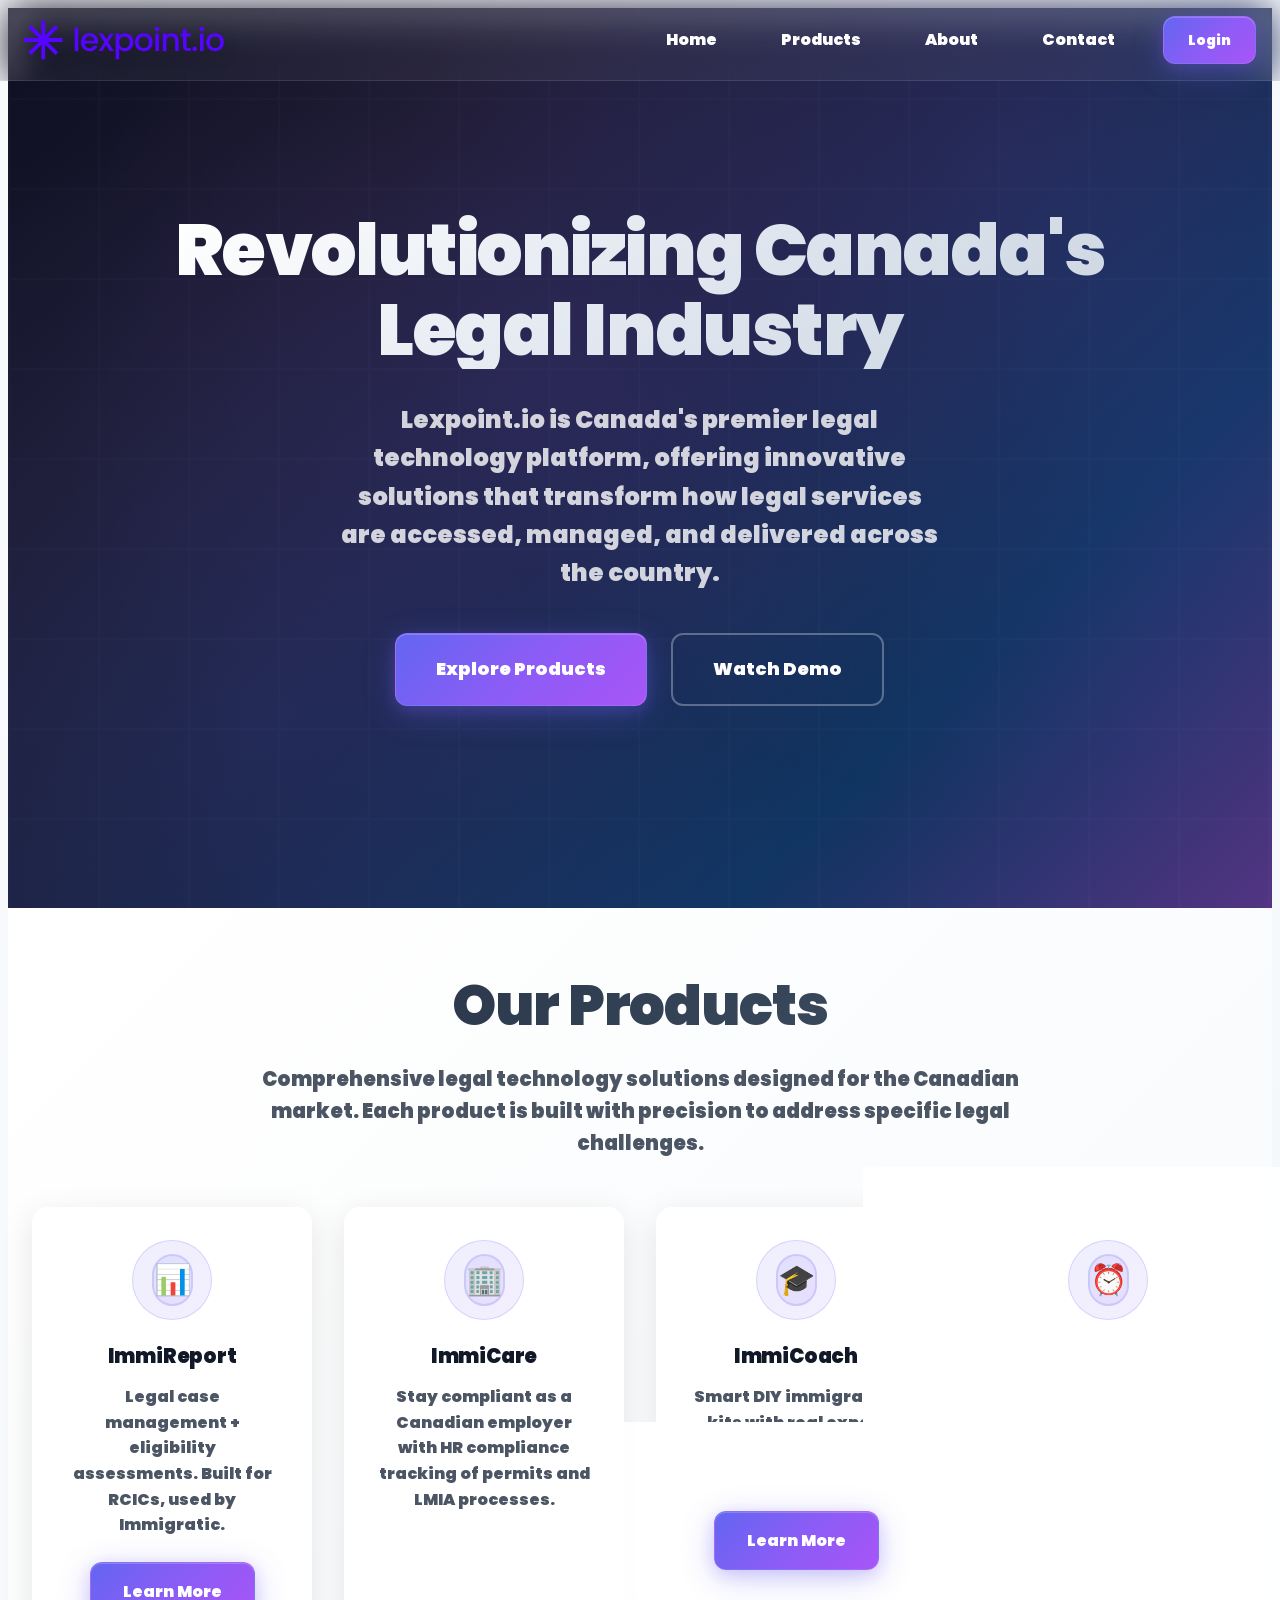
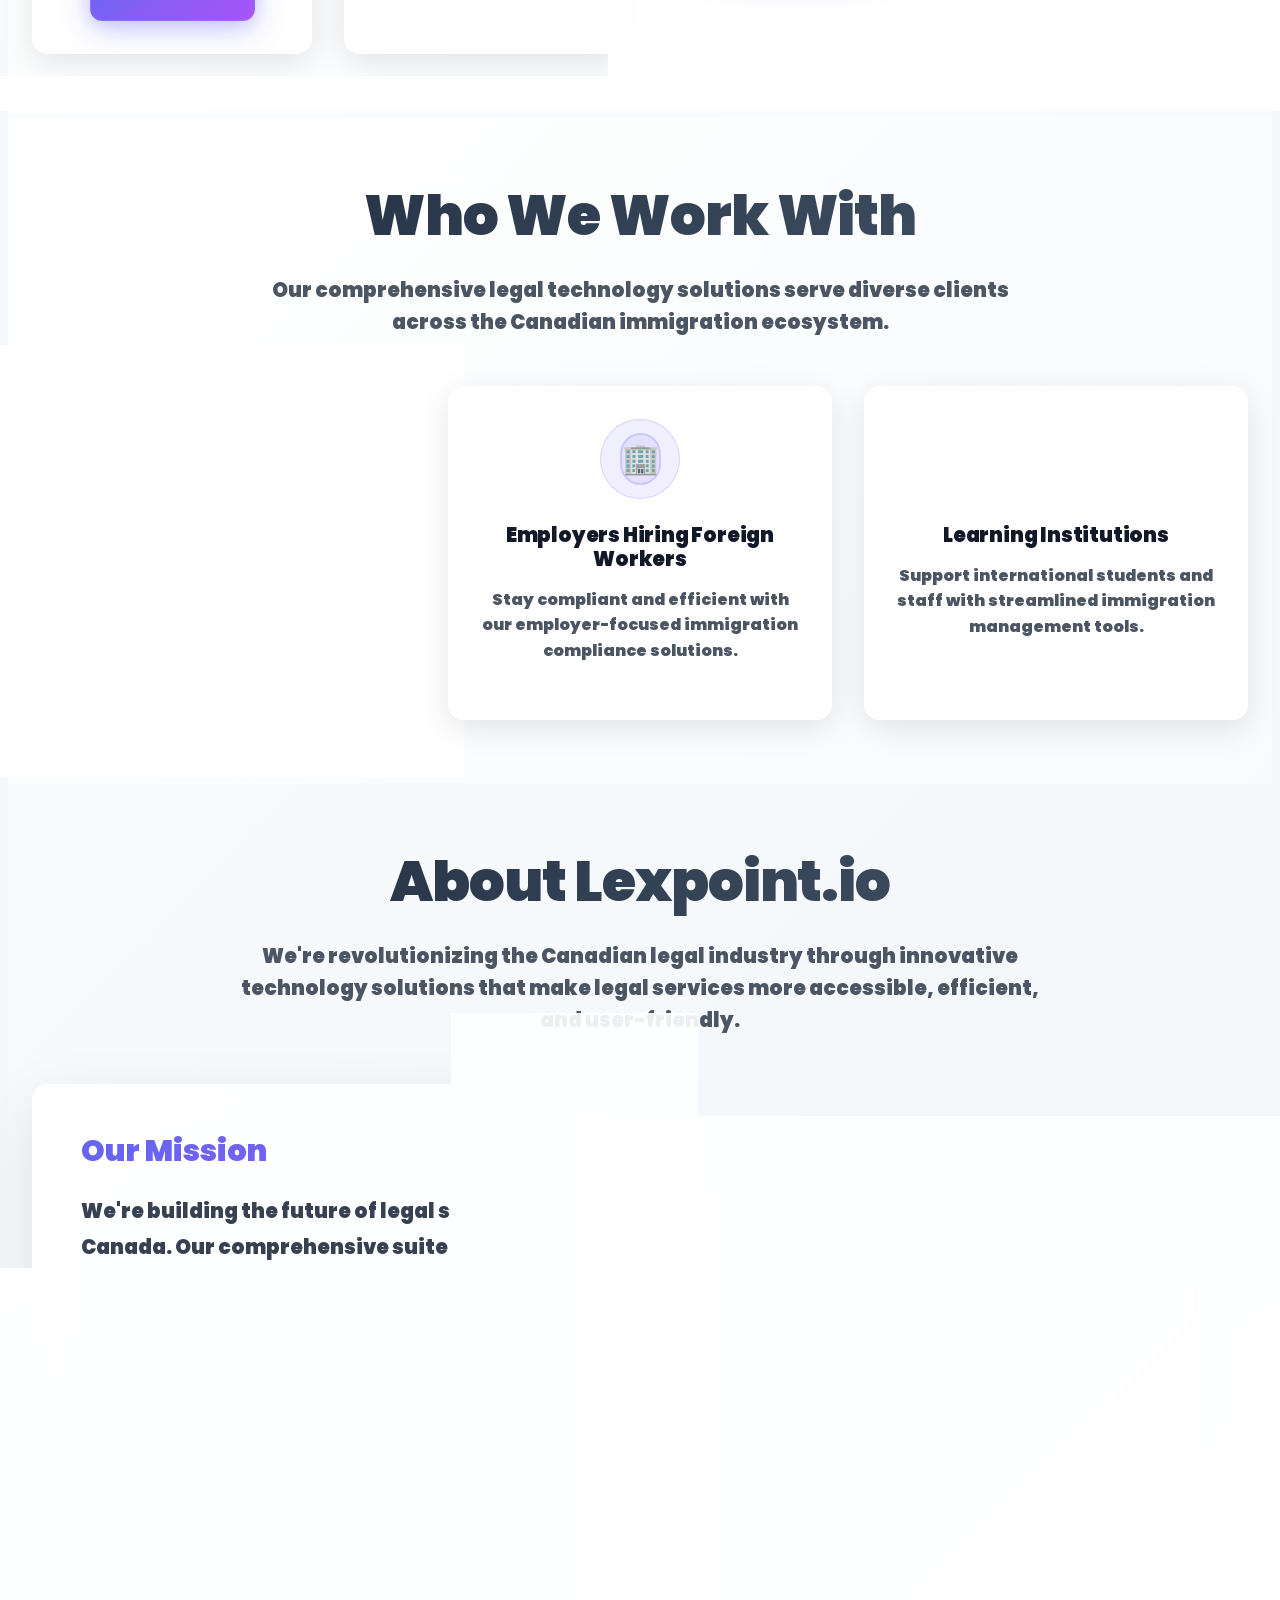
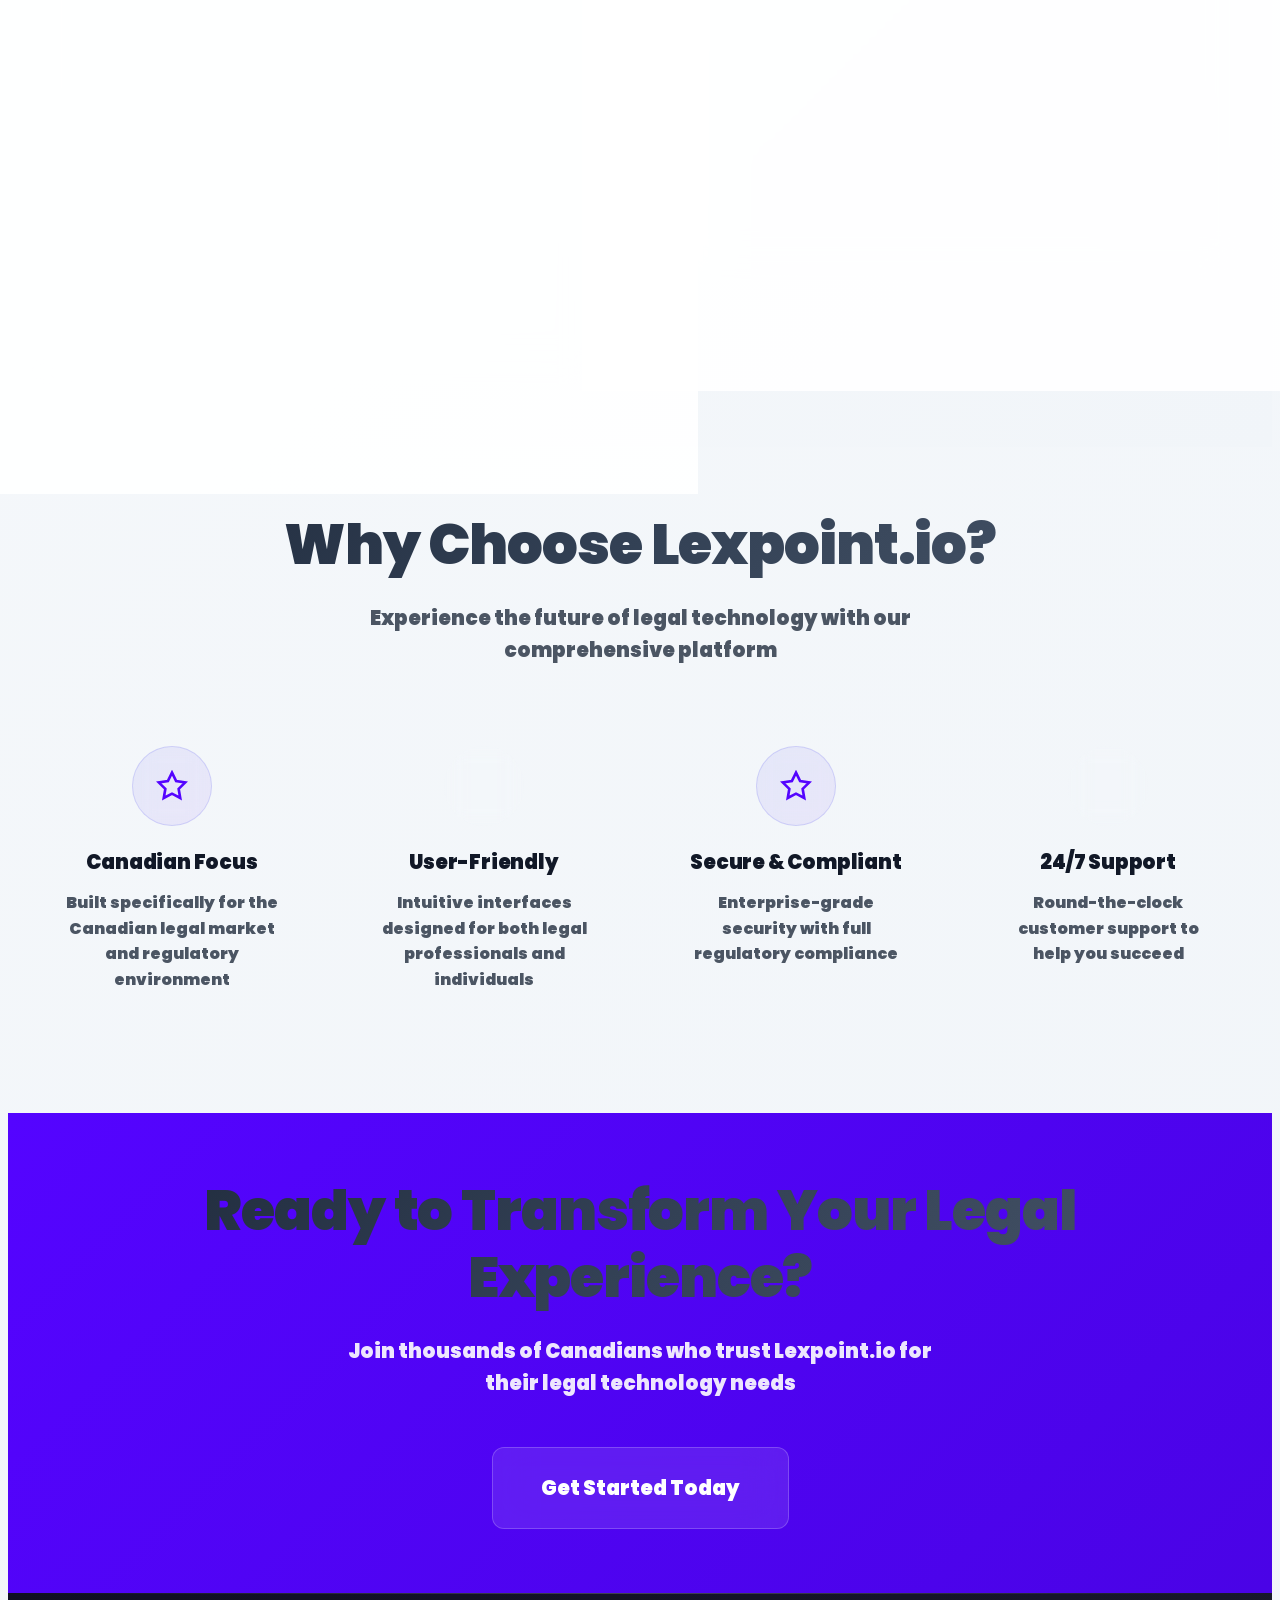
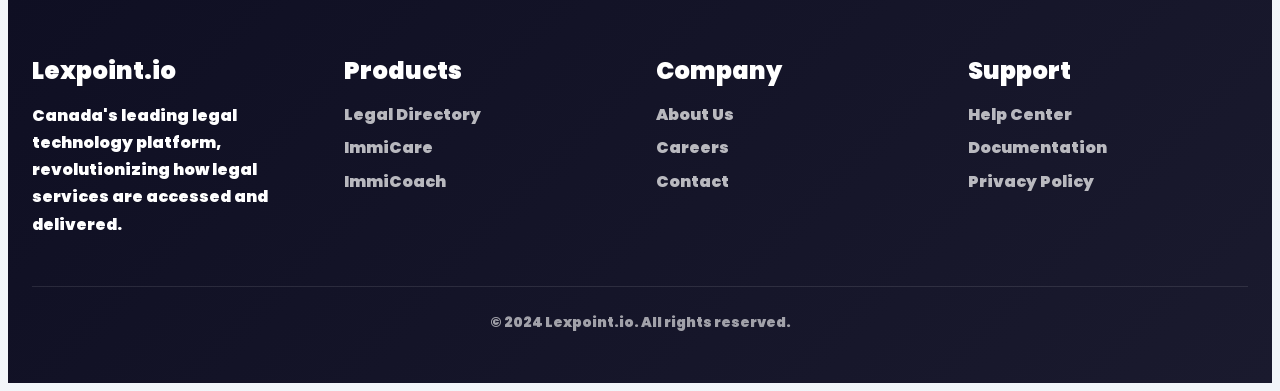
==== index.html @ 0f9d68c2 "🔧 FIX: Mobile-optimized favicon with proper sizes and Windows tile support" ====
<!DOCTYPE html>
<html lang="en">
<head>
    <meta charset="UTF-8">
    <meta name="viewport" content="width=device-width, initial-scale=1.0">
    <title>Lexpoint.io - Canada's Leading Legal Technology Platform</title>
    <meta name="description" content="Lexpoint.io is Canada's premier legal technology platform, offering innovative solutions for legal directory, immigration compliance, and immigration coaching services.">
    <meta name="keywords" content="legal tech, Canada, immigration, legal directory, compliance, ImmiCare, ImmiCoach">
    
    <!-- Open Graph / Facebook -->
    <meta property="og:type" content="website">
    <meta property="og:url" content="https://lexpoint.io/">
    <meta property="og:title" content="Lexpoint.io - Canada's Leading Legal Technology Platform">
    <meta property="og:description" content="Revolutionizing the legal industry with innovative technology solutions for lawyers, businesses, and immigrants.">
    <meta property="og:image" content="https://lexpoint.io/assets/brand/images/Facebook.png">

    <!-- Twitter -->
    <meta property="twitter:card" content="summary_large_image">
    <meta property="twitter:url" content="https://lexpoint.io/">
    <meta property="twitter:title" content="Lexpoint.io - Canada's Leading Legal Technology Platform">
    <meta property="twitter:description" content="Revolutionizing the legal industry with innovative technology solutions for lawyers, businesses, and immigrants.">
    <meta property="twitter:image" content="https://lexpoint.io/assets/brand/images/Twitter.png">

    <!-- Favicon - Mobile-optimized -->
    <link rel="icon" type="image/png" sizes="32x32" href="assets/brand/logos/accent/Logo-Favicon-Accent.png">
    <link rel="icon" type="image/png" sizes="16x16" href="assets/brand/logos/accent/Logo-Favicon-Accent.png">
    <link rel="shortcut icon" href="assets/brand/logos/accent/Logo-Favicon-Accent.png">
    <link rel="apple-touch-icon" sizes="180x180" href="assets/brand/logos/accent/Logo-Square-Accent.png">
    <link rel="apple-touch-icon" sizes="152x152" href="assets/brand/logos/accent/Logo-Square-Accent.png">
    <link rel="apple-touch-icon" sizes="144x144" href="assets/brand/logos/accent/Logo-Square-Accent.png">
    <link rel="apple-touch-icon" sizes="120x120" href="assets/brand/logos/accent/Logo-Square-Accent.png">
    <link rel="apple-touch-icon" sizes="114x114" href="assets/brand/logos/accent/Logo-Square-Accent.png">
    <link rel="apple-touch-icon" sizes="76x76" href="assets/brand/logos/accent/Logo-Square-Accent.png">
    <link rel="apple-touch-icon" sizes="72x72" href="assets/brand/logos/accent/Logo-Square-Accent.png">
    <link rel="apple-touch-icon" sizes="60x60" href="assets/brand/logos/accent/Logo-Square-Accent.png">
    <link rel="apple-touch-icon" sizes="57x57" href="assets/brand/logos/accent/Logo-Square-Accent.png">
    <meta name="msapplication-TileColor" content="#5404FF">
    <meta name="msapplication-TileImage" content="assets/brand/logos/accent/Logo-Square-Accent.png">
    
    <!-- PWA Manifest -->
    <link rel="manifest" href="manifest.json">
    <meta name="theme-color" content="#5404FF">
    
    <!-- SEO -->
    <link rel="sitemap" type="application/xml" title="Sitemap" href="/sitemap.xml">
    
    <!-- CSS -->
            <link rel="stylesheet" href="css/brand-system.css?v=16">
        <link rel="stylesheet" href="css/components.css?v=16">
        <link rel="stylesheet" href="css/main.css?v=16">
    
    <!-- Preload critical fonts -->
    <link rel="preload" href="assets/brand/fonts/Poppins-Regular.ttf" as="font" type="font/ttf" crossorigin>
    <link rel="preload" href="assets/brand/fonts/Poppins-Bold.ttf" as="font" type="font/ttf" crossorigin>
</head>
<body>
    <!-- Navigation -->
    <nav class="navbar" id="navbar">
        <div class="navbar-container">
            <a href="#" class="navbar-brand">
                <img src="assets/brand/logos/accent/Logo-Full-Accent.svg?v=2" alt="Lexpoint.io" class="navbar-logo">
            </a>
            
            <ul class="navbar-nav" id="navbar-nav">
                <li><a href="#home" class="nav-link">Home</a></li>
                <li><a href="#products" class="nav-link">Products</a></li>
                <li><a href="#about" class="nav-link">About</a></li>
                <li><a href="#contact" class="nav-link">Contact</a></li>
                <li><a href="#login" class="btn btn-primary btn-sm">Login</a></li>
            </ul>
            
            <button class="navbar-toggle" id="navbar-toggle" aria-label="Toggle navigation">
                <svg width="24" height="24" viewBox="0 0 24 24" fill="none" stroke="currentColor" stroke-width="2">
                    <line x1="3" y1="6" x2="21" y2="6"></line>
                    <line x1="3" y1="12" x2="21" y2="12"></line>
                    <line x1="3" y1="18" x2="21" y2="18"></line>
                </svg>
            </button>
        </div>
    </nav>

    <!-- Hero Section -->
    <section class="hero" id="home">
        <div class="hero-container">
            <h1 class="hero-title fade-in">
                Revolutionizing Canada's<br>
                <span class="text-accent">Legal Industry</span>
            </h1>
            <p class="hero-subtitle slide-up">
                Lexpoint.io is Canada's premier legal technology platform, offering innovative solutions 
                that transform how legal services are accessed, managed, and delivered across the country.
            </p>
            <div class="hero-actions">
                <a href="#products" class="btn btn-primary btn-lg">Explore Products</a>
                <a href="#demo" class="btn btn-outline btn-lg">Watch Demo</a>
            </div>
        </div>
    </section>

    <!-- Products Section -->
    <section class="section" id="products" style="background: linear-gradient(135deg, #ffffff 0%, #f8fafc 100%);">
        <div class="container">
            <div class="section-header text-center">
                <h2 class="section-title">Our Products</h2>
                <p class="section-subtitle" style="max-width: 800px; margin: 0 auto;">
                    Comprehensive legal technology solutions designed for the Canadian market. 
                    Each product is built with precision to address specific legal challenges.
                </p>
            </div>
            
            <div class="grid grid-4" style="gap: var(--space-8);">
                <!-- ImmiReport -->
                <div class="card feature" style="background: rgba(255, 255, 255, 0.9); backdrop-filter: blur(20px); border: 1px solid rgba(255, 255, 255, 0.2); padding: var(--space-8); transition: all 0.4s ease; box-shadow: 0 8px 32px rgba(0, 0, 0, 0.1); position: relative; overflow: hidden;">
                    <div class="hover-border" style="position: absolute; top: 0; left: 0; right: 0; bottom: 0; border: 2px solid transparent; border-radius: inherit; transition: all 0.4s ease; pointer-events: none;"></div>
                    <div class="feature-icon text-center mb-6">
                        <div class="w-16 h-16 mx-auto rounded-full flex items-center justify-center" style="background: linear-gradient(135deg, rgba(99, 102, 241, 0.1) 0%, rgba(139, 92, 246, 0.1) 100%); border: 2px solid rgba(99, 102, 241, 0.2);">
                            <span class="text-3xl">📊</span>
                        </div>
                    </div>
                    <h3 class="feature-title text-center mb-4">ImmiReport</h3>
                    <p class="feature-description text-center mb-6">
                        Legal case management + eligibility assessments. 
                        Built for RCICs, used by Immigratic.
                    </p>
                    <div class="text-center">
                        <a href="https://www.immigratic.com/products/immireport" class="btn btn-primary" target="_blank" rel="noopener noreferrer">Learn More</a>
                    </div>
                </div>

                <!-- ImmiCare -->
                <div class="card feature" style="background: rgba(255, 255, 255, 0.9); backdrop-filter: blur(20px); border: 1px solid rgba(255, 255, 255, 0.2); padding: var(--space-8); transition: all 0.4s ease; box-shadow: 0 8px 32px rgba(0, 0, 0, 0.1); position: relative; overflow: hidden;">
                    <div class="hover-border" style="position: absolute; top: 0; left: 0; right: 0; bottom: 0; border: 2px solid transparent; border-radius: inherit; transition: all 0.4s ease; pointer-events: none;"></div>
                    <div class="feature-icon text-center mb-6">
                        <div class="w-16 h-16 mx-auto rounded-full flex items-center justify-center" style="background: linear-gradient(135deg, rgba(99, 102, 241, 0.1) 0%, rgba(139, 92, 246, 0.1) 100%); border: 2px solid rgba(99, 102, 241, 0.2);">
                            <span class="text-3xl">🏢</span>
                        </div>
                    </div>
                    <h3 class="feature-title text-center mb-4">ImmiCare</h3>
                    <p class="feature-description text-center mb-6">
                        Stay compliant as a Canadian employer with HR compliance tracking 
                        of permits and LMIA processes.
                    </p>
                    <div class="text-center">
                        <a href="https://immicare.ca" class="btn btn-primary" target="_blank" rel="noopener noreferrer">Learn More</a>
                    </div>
                </div>

                <!-- ImmiCoach -->
                <div class="card feature" style="background: rgba(255, 255, 255, 0.9); backdrop-filter: blur(20px); border: 1px solid rgba(255, 255, 255, 0.2); padding: var(--space-8); transition: all 0.4s ease; box-shadow: 0 8px 32px rgba(0, 0, 0, 0.1); position: relative; overflow: hidden;">
                    <div class="hover-border" style="position: absolute; top: 0; left: 0; right: 0; bottom: 0; border: 2px solid transparent; border-radius: inherit; transition: all 0.4s ease; pointer-events: none;"></div>
                    <div class="feature-icon text-center mb-6">
                        <div class="w-16 h-16 mx-auto rounded-full flex items-center justify-center" style="background: linear-gradient(135deg, rgba(99, 102, 241, 0.1) 0%, rgba(139, 92, 246, 0.1) 100%); border: 2px solid rgba(99, 102, 241, 0.2);">
                            <span class="text-3xl">🎓</span>
                        </div>
                    </div>
                    <h3 class="feature-title text-center mb-4">ImmiCoach</h3>
                    <p class="feature-description text-center mb-6">
                        Smart DIY immigration kits with real expert support. 
                        TurboTax for immigration.
                    </p>
                    <div class="text-center">
                        <a href="https://immicoach.ai" class="btn btn-primary" target="_blank" rel="noopener noreferrer">Learn More</a>
                    </div>
                </div>

                <!-- ImmiWatch -->
                <div class="card feature" style="background: rgba(255, 255, 255, 0.9); backdrop-filter: blur(20px); border: 1px solid rgba(255, 255, 255, 0.2); padding: var(--space-8); transition: all 0.4s ease; box-shadow: 0 8px 32px rgba(0, 0, 0, 0.1); position: relative; overflow: hidden;">
                    <div class="hover-border" style="position: absolute; top: 0; left: 0; right: 0; bottom: 0; border: 2px solid transparent; border-radius: inherit; transition: all 0.4s ease; pointer-events: none;"></div>
                    <div class="feature-icon text-center mb-6">
                        <div class="w-16 h-16 mx-auto rounded-full flex items-center justify-center" style="background: linear-gradient(135deg, rgba(99, 102, 241, 0.1) 0%, rgba(139, 92, 246, 0.1) 100%); border: 2px solid rgba(99, 102, 241, 0.2);">
                            <span class="text-3xl">⏰</span>
                        </div>
                    </div>
                    <h3 class="feature-title text-center mb-4">ImmiWatch</h3>
                    <p class="feature-description text-center mb-6">
                        Real-time immigration updates, draw alerts, and policy changes. 
                        Stay ahead of the curve.
                    </p>
                    <div class="text-center">
                        <a href="https://immiwatch.ca" class="btn btn-primary" target="_blank" rel="noopener noreferrer">Learn More</a>
                    </div>
                </div>
            </div>
        </div>
    </section>

    <!-- Who We Work With Section -->
    <section class="section" style="background: linear-gradient(135deg, #ffffff 0%, #f8fafc 100%);">
        <div class="container">
            <div class="section-header text-center">
                <h2 class="section-title">Who We Work With</h2>
                <p class="section-subtitle" style="max-width: 800px; margin: 0 auto;">
                    Our comprehensive legal technology solutions serve diverse clients across the Canadian immigration ecosystem.
                </p>
            </div>
            
            <div class="grid grid-3" style="gap: var(--space-8);">
                <!-- Immigration Law Firms & Consultants -->
                <div class="card feature" style="background: rgba(255, 255, 255, 0.9); backdrop-filter: blur(20px); border: 1px solid rgba(255, 255, 255, 0.2); padding: var(--space-8); transition: all 0.4s ease; box-shadow: 0 8px 32px rgba(0, 0, 0, 0.1); position: relative; overflow: hidden;">
                    <div class="hover-border" style="position: absolute; top: 0; left: 0; right: 0; bottom: 0; border: 2px solid transparent; border-radius: inherit; transition: all 0.4s ease; pointer-events: none;"></div>
                    <div class="feature-icon text-center mb-6">
                        <div class="w-16 h-16 mx-auto rounded-full flex items-center justify-center" style="background: linear-gradient(135deg, rgba(99, 102, 241, 0.1) 0%, rgba(139, 92, 246, 0.1) 100%); border: 2px solid rgba(99, 102, 241, 0.2);">
                            <span class="text-3xl">⚖️</span>
                        </div>
                    </div>
                    <h3 class="feature-title text-center mb-4">Immigration Law Firms & Consultants</h3>
                    <p class="feature-description text-center mb-6">
                        Streamline case management and enhance client services with our comprehensive legal tech tools.
                    </p>
                </div>

                <!-- Employers Hiring Foreign Workers -->
                <div class="card feature" style="background: rgba(255, 255, 255, 0.9); backdrop-filter: blur(20px); border: 1px solid rgba(255, 255, 255, 0.2); padding: var(--space-8); transition: all 0.4s ease; box-shadow: 0 8px 32px rgba(0, 0, 0, 0.1); position: relative; overflow: hidden;">
                    <div class="hover-border" style="position: absolute; top: 0; left: 0; right: 0; bottom: 0; border: 2px solid transparent; border-radius: inherit; transition: all 0.4s ease; pointer-events: none;"></div>
                    <div class="feature-icon text-center mb-6">
                        <div class="w-16 h-16 mx-auto rounded-full flex items-center justify-center" style="background: linear-gradient(135deg, rgba(99, 102, 241, 0.1) 0%, rgba(139, 92, 246, 0.1) 100%); border: 2px solid rgba(99, 102, 241, 0.2);">
                            <span class="text-3xl">🏢</span>
                        </div>
                    </div>
                    <h3 class="feature-title text-center mb-4">Employers Hiring Foreign Workers</h3>
                    <p class="feature-description text-center mb-6">
                        Stay compliant and efficient with our employer-focused immigration compliance solutions.
                    </p>
                </div>

                <!-- Learning Institutions -->
                <div class="card feature" style="background: rgba(255, 255, 255, 0.9); backdrop-filter: blur(20px); border: 1px solid rgba(255, 255, 255, 0.2); padding: var(--space-8); transition: all 0.4s ease; box-shadow: 0 8px 32px rgba(0, 0, 0, 0.1); position: relative; overflow: hidden;">
                    <div class="hover-border" style="position: absolute; top: 0; left: 0; right: 0; bottom: 0; border: 2px solid transparent; border-radius: inherit; transition: all 0.4s ease; pointer-events: none;"></div>
                    <div class="feature-icon text-center mb-6">
                        <div class="w-16 h-16 mx-auto rounded-full flex items-center justify-center" style="background: linear-gradient(135deg, rgba(99, 102, 241, 0.1) 0%, rgba(139, 92, 246, 0.1) 100%); border: 2px solid rgba(99, 102, 241, 0.2);">
                            <span class="text-3xl">🎓</span>
                        </div>
                    </div>
                    <h3 class="feature-title text-center mb-4">Learning Institutions</h3>
                    <p class="feature-description text-center mb-6">
                        Support international students and staff with streamlined immigration management tools.
                    </p>
                </div>
            </div>
        </div>
    </section>

    <!-- About Section -->
    <section class="section" id="about" style="background: linear-gradient(135deg, #f8fafc 0%, #f1f5f9 100%);">
        <div class="container">
            <div class="section-header text-center">
                <h2 class="section-title">About Lexpoint.io</h2>
                <p class="section-subtitle" style="max-width: 800px; margin: 0 auto;">
                    We're revolutionizing the Canadian legal industry through innovative technology solutions 
                    that make legal services more accessible, efficient, and user-friendly.
                </p>
            </div>
            
            <div class="grid grid-2" style="gap: var(--space-16); align-items: center;">
                <div>
                    <div class="card" style="background: rgba(255, 255, 255, 0.9); backdrop-filter: blur(20px); border: 1px solid rgba(255, 255, 255, 0.2); padding: var(--space-12); box-shadow: 0 20px 60px rgba(0, 0, 0, 0.1); position: relative; overflow: hidden;">
                        <div class="hover-border" style="position: absolute; top: 0; left: 0; right: 0; bottom: 0; border: 2px solid transparent; border-radius: inherit; transition: all 0.4s ease; pointer-events: none;"></div>
                        <h3 class="text-3xl font-bold mb-6" style="color: var(--lexpoint-primary); background: linear-gradient(135deg, #6366f1 0%, #8b5cf6 100%); -webkit-background-clip: text; -webkit-text-fill-color: transparent; background-clip: text;">Our Mission</h3>
                        <p class="text-xl mb-8" style="line-height: 1.8; color: var(--lexpoint-gray-700);">
                            We're building the future of legal services in Canada. Our comprehensive suite of 
                            legal technology products serves lawyers, businesses, and individuals across the country, 
                            providing cutting-edge tools that streamline legal processes and improve outcomes.
                        </p>
                        
                        <div class="grid grid-2" style="gap: var(--space-8);">
                            <div class="text-center p-6 rounded-xl" style="background: linear-gradient(135deg, rgba(99, 102, 241, 0.1) 0%, rgba(139, 92, 246, 0.1) 100%); border: 1px solid rgba(99, 102, 241, 0.2); transition: all 0.3s ease;">
                                <div class="text-4xl mb-3">🚀</div>
                                <h4 class="font-bold text-lg mb-2">Innovation</h4>
                                <p class="text-sm text-gray-600">Leading-edge technology solutions</p>
                            </div>
                            <div class="text-center p-6 rounded-xl" style="background: linear-gradient(135deg, rgba(99, 102, 241, 0.1) 0%, rgba(139, 92, 246, 0.1) 100%); border: 1px solid rgba(99, 102, 241, 0.2); transition: all 0.3s ease;">
                                <div class="text-4xl mb-3">🛡️</div>
                                <h4 class="font-bold text-lg mb-2">Trust</h4>
                                <p class="text-sm text-gray-600">Reliable and secure platform</p>
                            </div>
                            <div class="text-center p-6 rounded-xl" style="background: linear-gradient(135deg, rgba(99, 102, 241, 0.1) 0%, rgba(139, 92, 246, 0.1) 100%); border: 1px solid rgba(99, 102, 241, 0.2); transition: all 0.3s ease;">
                                <div class="text-4xl mb-3">♿</div>
                                <h4 class="font-bold text-lg mb-2">Accessibility</h4>
                                <p class="text-sm text-gray-600">Making legal services available to all</p>
                            </div>
                            <div class="text-center p-6 rounded-xl" style="background: linear-gradient(135deg, rgba(99, 102, 241, 0.1) 0%, rgba(139, 92, 246, 0.1) 100%); border: 1px solid rgba(99, 102, 241, 0.2); transition: all 0.3s ease;">
                                <div class="text-4xl mb-3">⭐</div>
                                <h4 class="font-bold text-lg mb-2">Excellence</h4>
                                <p class="text-sm text-gray-600">Uncompromising quality standards</p>
                            </div>
                        </div>
                    </div>
                </div>
                
                <div>
                    <div class="card" style="background: rgba(255, 255, 255, 0.9); backdrop-filter: blur(20px); border: 1px solid rgba(255, 255, 255, 0.2); padding: var(--space-12); box-shadow: 0 20px 60px rgba(0, 0, 0, 0.1); position: relative; overflow: hidden;">
                        <div class="hover-border" style="position: absolute; top: 0; left: 0; right: 0; bottom: 0; border: 2px solid transparent; border-radius: inherit; transition: all 0.4s ease; pointer-events: none;"></div>
                        <h3 class="text-3xl font-bold mb-6" style="color: var(--lexpoint-primary); background: linear-gradient(135deg, #6366f1 0%, #8b5cf6 100%); -webkit-background-clip: text; -webkit-text-fill-color: transparent; background-clip: text;">Why Choose Us?</h3>
                        
                        <div class="space-y-6">
                            <div class="flex items-start space-x-4 p-4 rounded-lg" style="background: linear-gradient(135deg, rgba(99, 102, 241, 0.05) 0%, rgba(139, 92, 246, 0.05) 100%); border: 1px solid rgba(99, 102, 241, 0.1);">
                                <div class="flex-shrink-0 w-12 h-12 rounded-full flex items-center justify-center" style="background: linear-gradient(135deg, #6366f1 0%, #8b5cf6 100%); color: white; box-shadow: 0 4px 12px rgba(99, 102, 241, 0.3);">
                                    <span class="text-xl">🇨🇦</span>
                                </div>
                                <div>
                                    <h4 class="font-bold text-lg mb-2">Canadian Focus</h4>
                                    <p class="text-gray-600">Built specifically for the Canadian legal market and regulatory environment</p>
                                </div>
                            </div>
                            
                            <div class="flex items-start space-x-4 p-4 rounded-lg" style="background: linear-gradient(135deg, rgba(99, 102, 241, 0.05) 0%, rgba(139, 92, 246, 0.05) 100%); border: 1px solid rgba(99, 102, 241, 0.1);">
                                <div class="flex-shrink-0 w-12 h-12 rounded-full flex items-center justify-center" style="background: linear-gradient(135deg, #6366f1 0%, #8b5cf6 100%); color: white; box-shadow: 0 4px 12px rgba(99, 102, 241, 0.3);">
                                    <span class="text-xl">🎯</span>
                                </div>
                                <div>
                                    <h4 class="font-bold text-lg mb-2">User-Friendly</h4>
                                    <p class="text-gray-600">Intuitive interfaces designed for both legal professionals and individuals</p>
                                </div>
                            </div>
                            
                            <div class="flex items-start space-x-4 p-4 rounded-lg" style="background: linear-gradient(135deg, rgba(99, 102, 241, 0.05) 0%, rgba(139, 92, 246, 0.05) 100%); border: 1px solid rgba(99, 102, 241, 0.1);">
                                <div class="flex-shrink-0 w-12 h-12 rounded-full flex items-center justify-center" style="background: linear-gradient(135deg, #6366f1 0%, #8b5cf6 100%); color: white; box-shadow: 0 4px 12px rgba(99, 102, 241, 0.3);">
                                    <span class="text-xl">🔒</span>
                                </div>
                                <div>
                                    <h4 class="font-bold text-lg mb-2">Secure & Compliant</h4>
                                    <p class="text-gray-600">Enterprise-grade security with full regulatory compliance</p>
                                </div>
                            </div>
                            
                            <div class="flex items-start space-x-4 p-4 rounded-lg" style="background: linear-gradient(135deg, rgba(99, 102, 241, 0.05) 0%, rgba(139, 92, 246, 0.05) 100%); border: 1px solid rgba(99, 102, 241, 0.1);">
                                <div class="flex-shrink-0 w-12 h-12 rounded-full flex items-center justify-center" style="background: linear-gradient(135deg, #6366f1 0%, #8b5cf6 100%); color: white; box-shadow: 0 4px 12px rgba(99, 102, 241, 0.3);">
                                    <span class="text-xl">🔄</span>
                                </div>
                                <div>
                                    <h4 class="font-bold text-lg mb-2">24/7 Support</h4>
                                    <p class="text-gray-600">Round-the-clock customer support to help you succeed</p>
                                </div>
                            </div>
                        </div>
                    </div>
                </div>
            </div>
        </div>
    </section>

    <!-- Features Section -->
    <section class="section">
        <div class="container">
            <div class="section-header">
                                    <h2 class="section-title">Why Choose Lexpoint.io?</h2>
                <p class="section-subtitle">
                    Experience the future of legal technology with our comprehensive platform
                </p>
            </div>
            
            <div class="grid grid-4">
                <div class="feature">
                    <div class="feature-icon">
                        <svg width="32" height="32" viewBox="0 0 24 24" fill="none" stroke="currentColor" stroke-width="2">
                            <path d="M12 2l3.09 6.26L22 9.27l-5 4.87 1.18 6.88L12 17.77l-6.18 3.25L7 14.14 2 9.27l6.91-1.01L12 2z"></path>
                        </svg>
                    </div>
                    <h3 class="feature-title">Canadian Focus</h3>
                    <p class="feature-description">
                        Built specifically for the Canadian legal market and regulatory environment
                    </p>
                </div>

                <div class="feature">
                    <div class="feature-icon">
                        <svg width="32" height="32" viewBox="0 0 24 24" fill="none" stroke="currentColor" stroke-width="2">
                            <path d="M12 2l3.09 6.26L22 9.27l-5 4.87 1.18 6.88L12 17.77l-6.18 3.25L7 14.14 2 9.27l6.91-1.01L12 2z"></path>
                        </svg>
                    </div>
                    <h3 class="feature-title">User-Friendly</h3>
                    <p class="feature-description">
                        Intuitive interfaces designed for both legal professionals and individuals
                    </p>
                </div>

                <div class="feature">
                    <div class="feature-icon">
                        <svg width="32" height="32" viewBox="0 0 24 24" fill="none" stroke="currentColor" stroke-width="2">
                            <path d="M12 2l3.09 6.26L22 9.27l-5 4.87 1.18 6.88L12 17.77l-6.18 3.25L7 14.14 2 9.27l6.91-1.01L12 2z"></path>
                        </svg>
                    </div>
                    <h3 class="feature-title">Secure & Compliant</h3>
                    <p class="feature-description">
                        Enterprise-grade security with full regulatory compliance
                    </p>
                </div>

                <div class="feature">
                    <div class="feature-icon">
                        <svg width="32" height="32" viewBox="0 0 24 24" fill="none" stroke="currentColor" stroke-width="2">
                            <path d="M12 2l3.09 6.26L22 9.27l-5 4.87 1.18 6.88L12 17.77l-6.18 3.25L7 14.14 2 9.27l6.91-1.01L12 2z"></path>
                        </svg>
                    </div>
                    <h3 class="feature-title">24/7 Support</h3>
                    <p class="feature-description">
                        Round-the-clock customer support to help you succeed
                    </p>
                </div>
            </div>
        </div>
    </section>

    <!-- CTA Section -->
    <section class="section" style="background: linear-gradient(135deg, var(--lexpoint-primary) 0%, #4a03e6 100%); color: var(--lexpoint-white);">
        <div class="container">
            <div class="section-header">
                <h2 class="section-title" style="color: var(--lexpoint-white);">Ready to Transform Your Legal Experience?</h2>
                <p class="section-subtitle" style="color: rgba(255, 255, 255, 0.9); font-weight: 500;">
                    Join thousands of Canadians who trust Lexpoint.io for their legal technology needs
                </p>
            </div>
            <div style="text-align: center;">
                <a href="#contact" class="btn btn-secondary btn-xl">Get Started Today</a>
            </div>
        </div>
    </section>

    <!-- Footer -->
    <footer class="footer">
        <div class="footer-container">
            <div class="footer-grid">
                <div class="footer-section">
                    <h3>Lexpoint.io</h3>
                    <p>Canada's leading legal technology platform, revolutionizing how legal services are accessed and delivered.</p>
                </div>
                
                <div class="footer-section">
                    <h3>Products</h3>
                    <ul>
                        <li><a href="#">Legal Directory</a></li>
                        <li><a href="#">ImmiCare</a></li>
                        <li><a href="#">ImmiCoach</a></li>
                    </ul>
                </div>
                
                <div class="footer-section">
                    <h3>Company</h3>
                    <ul>
                        <li><a href="#">About Us</a></li>
                        <li><a href="#">Careers</a></li>
                        <li><a href="#">Contact</a></li>
                    </ul>
                </div>
                
                <div class="footer-section">
                    <h3>Support</h3>
                    <ul>
                        <li><a href="#">Help Center</a></li>
                        <li><a href="#">Documentation</a></li>
                        <li><a href="#">Privacy Policy</a></li>
                    </ul>
                </div>
            </div>
            
            <div class="footer-bottom">
                <p>&copy; 2024 Lexpoint.io. All rights reserved.</p>
            </div>
        </div>
    </footer>

    <!-- JavaScript -->
    <script src="js/main.js"></script>
</body>
</html>
---- css/brand-system.css ----
/* ========================================
   LEXPOINT BRAND SYSTEM
   ======================================== */

/* CSS Custom Properties for Brand Colors */
:root {
  /* Primary Brand Colors - Will be updated from brand guidelines */
  --lexpoint-primary: #5404FF; /* From logo analysis */
  --lexpoint-secondary: #1a1a1a;
  --lexpoint-accent: #007bff;
  
  /* Neutral Colors */
  --lexpoint-white: #ffffff;
  --lexpoint-black: #000000;
  --lexpoint-gray-50: #f9fafb;
  --lexpoint-gray-100: #f3f4f6;
  --lexpoint-gray-200: #e5e7eb;
  --lexpoint-gray-300: #d1d5db;
  --lexpoint-gray-400: #9ca3af;
  --lexpoint-gray-500: #6b7280;
  --lexpoint-gray-600: #4b5563;
  --lexpoint-gray-700: #374151;
  --lexpoint-gray-800: #1f2937;
  --lexpoint-gray-900: #111827;
  
  /* Semantic Colors */
  --lexpoint-success: #10b981;
  --lexpoint-warning: #f59e0b;
  --lexpoint-error: #ef4444;
  --lexpoint-info: #3b82f6;
  
  /* Typography Scale */
  --font-family-primary: 'Poppins', -apple-system, BlinkMacSystemFont, 'Segoe UI', Roboto, sans-serif;
  
  /* Font Weights */
  --font-weight-thin: 100;
  --font-weight-extralight: 200;
  --font-weight-light: 300;
  --font-weight-regular: 400;
  --font-weight-medium: 500;
  --font-weight-semibold: 600;
  --font-weight-bold: 700;
  --font-weight-extrabold: 800;
  --font-weight-black: 900;
  
  /* Typography Scale */
  --text-xs: 0.75rem;    /* 12px */
  --text-sm: 0.875rem;   /* 14px */
  --text-base: 1rem;     /* 16px */
  --text-lg: 1.125rem;   /* 18px */
  --text-xl: 1.25rem;    /* 20px */
  --text-2xl: 1.5rem;    /* 24px */
  --text-3xl: 1.875rem;  /* 30px */
  --text-4xl: 2.25rem;   /* 36px */
  --text-5xl: 3rem;      /* 48px */
  --text-6xl: 3.75rem;   /* 60px */
  
  /* Spacing Scale */
  --space-1: 0.25rem;   /* 4px */
  --space-2: 0.5rem;    /* 8px */
  --space-3: 0.75rem;   /* 12px */
  --space-4: 1rem;      /* 16px */
  --space-5: 1.25rem;   /* 20px */
  --space-6: 1.5rem;    /* 24px */
  --space-8: 2rem;      /* 32px */
  --space-10: 2.5rem;   /* 40px */
  --space-12: 3rem;     /* 48px */
  --space-16: 4rem;     /* 64px */
  --space-20: 5rem;     /* 80px */
  --space-24: 6rem;     /* 96px */
  --space-32: 8rem;     /* 128px */
  
  /* Border Radius */
  --radius-sm: 0.125rem;  /* 2px */
  --radius-md: 0.375rem;  /* 6px */
  --radius-lg: 0.5rem;    /* 8px */
  --radius-xl: 0.75rem;   /* 12px */
  --radius-2xl: 1rem;     /* 16px */
  --radius-full: 9999px;
  
  /* Shadows */
  --shadow-sm: 0 1px 2px 0 rgb(0 0 0 / 0.05);
  --shadow-md: 0 4px 6px -1px rgb(0 0 0 / 0.1), 0 2px 4px -2px rgb(0 0 0 / 0.1);
  --shadow-lg: 0 10px 15px -3px rgb(0 0 0 / 0.1), 0 4px 6px -4px rgb(0 0 0 / 0.1);
  --shadow-xl: 0 20px 25px -5px rgb(0 0 0 / 0.1), 0 8px 10px -6px rgb(0 0 0 / 0.1);
  
  /* Transitions */
  --transition-fast: 150ms ease-in-out;
  --transition-normal: 250ms ease-in-out;
  --transition-slow: 350ms ease-in-out;
  
  /* Z-Index Scale */
  --z-dropdown: 1000;
  --z-sticky: 1020;
  --z-fixed: 1030;
  --z-modal-backdrop: 1040;
  --z-modal: 1050;
  --z-popover: 1060;
  --z-tooltip: 1070;
}

/* ========================================
   TYPOGRAPHY SYSTEM
   ======================================== */

/* Font Face Declarations */
@font-face {
  font-family: 'Poppins';
  src: url('../assets/brand/fonts/Poppins-Thin.ttf') format('truetype');
  font-weight: var(--font-weight-thin);
  font-style: normal;
  font-display: swap;
}

@font-face {
  font-family: 'Poppins';
  src: url('../assets/brand/fonts/Poppins-ThinItalic.ttf') format('truetype');
  font-weight: var(--font-weight-thin);
  font-style: italic;
  font-display: swap;
}

@font-face {
  font-family: 'Poppins';
  src: url('../assets/brand/fonts/Poppins-ExtraLight.ttf') format('truetype');
  font-weight: var(--font-weight-extralight);
  font-style: normal;
  font-display: swap;
}

@font-face {
  font-family: 'Poppins';
  src: url('../assets/brand/fonts/Poppins-ExtraLightItalic.ttf') format('truetype');
  font-weight: var(--font-weight-extralight);
  font-style: italic;
  font-display: swap;
}

@font-face {
  font-family: 'Poppins';
  src: url('../assets/brand/fonts/Poppins-Light.ttf') format('truetype');
  font-weight: var(--font-weight-light);
  font-style: normal;
  font-display: swap;
}

@font-face {
  font-family: 'Poppins';
  src: url('../assets/brand/fonts/Poppins-LightItalic.ttf') format('truetype');
  font-weight: var(--font-weight-light);
  font-style: italic;
  font-display: swap;
}

@font-face {
  font-family: 'Poppins';
  src: url('../assets/brand/fonts/Poppins-Regular.ttf') format('truetype');
  font-weight: var(--font-weight-regular);
  font-style: normal;
  font-display: swap;
}

@font-face {
  font-family: 'Poppins';
  src: url('../assets/brand/fonts/Poppins-Italic.ttf') format('truetype');
  font-weight: var(--font-weight-regular);
  font-style: italic;
  font-display: swap;
}

@font-face {
  font-family: 'Poppins';
  src: url('../assets/brand/fonts/Poppins-Medium.ttf') format('truetype');
  font-weight: var(--font-weight-medium);
  font-style: normal;
  font-display: swap;
}

@font-face {
  font-family: 'Poppins';
  src: url('../assets/brand/fonts/Poppins-MediumItalic.ttf') format('truetype');
  font-weight: var(--font-weight-medium);
  font-style: italic;
  font-display: swap;
}

@font-face {
  font-family: 'Poppins';
  src: url('../assets/brand/fonts/Poppins-SemiBold.ttf') format('truetype');
  font-weight: var(--font-weight-semibold);
  font-style: normal;
  font-display: swap;
}

@font-face {
  font-family: 'Poppins';
  src: url('../assets/brand/fonts/Poppins-SemiBoldItalic.ttf') format('truetype');
  font-weight: var(--font-weight-semibold);
  font-style: italic;
  font-display: swap;
}

@font-face {
  font-family: 'Poppins';
  src: url('../assets/brand/fonts/Poppins-Bold.ttf') format('truetype');
  font-weight: var(--font-weight-bold);
  font-style: normal;
  font-display: swap;
}

@font-face {
  font-family: 'Poppins';
  src: url('../assets/brand/fonts/Poppins-BoldItalic.ttf') format('truetype');
  font-weight: var(--font-weight-bold);
  font-style: italic;
  font-display: swap;
}

@font-face {
  font-family: 'Poppins';
  src: url('../assets/brand/fonts/Poppins-ExtraBold.ttf') format('truetype');
  font-weight: var(--font-weight-extrabold);
  font-style: normal;
  font-display: swap;
}

@font-face {
  font-family: 'Poppins';
  src: url('../assets/brand/fonts/Poppins-ExtraBoldItalic.ttf') format('truetype');
  font-weight: var(--font-weight-extrabold);
  font-style: italic;
  font-display: swap;
}

@font-face {
  font-family: 'Poppins';
  src: url('../assets/brand/fonts/Poppins-Black.ttf') format('truetype');
  font-weight: var(--font-weight-black);
  font-style: normal;
  font-display: swap;
}

@font-face {
  font-family: 'Poppins';
  src: url('../assets/brand/fonts/Poppins-BlackItalic.ttf') format('truetype');
  font-weight: var(--font-weight-black);
  font-style: italic;
  font-display: swap;
}

/* ========================================
   UTILITY CLASSES
   ======================================== */

/* Typography Utilities */
.text-xs { font-size: var(--text-xs); }
.text-sm { font-size: var(--text-sm); }
.text-base { font-size: var(--text-base); }
.text-lg { font-size: var(--text-lg); }
.text-xl { font-size: var(--text-xl); }
.text-2xl { font-size: var(--text-2xl); }
.text-3xl { font-size: var(--text-3xl); }
.text-4xl { font-size: var(--text-4xl); }
.text-5xl { font-size: var(--text-5xl); }
.text-6xl { font-size: var(--text-6xl); }

.font-thin { font-weight: var(--font-weight-thin); }
.font-extralight { font-weight: var(--font-weight-extralight); }
.font-light { font-weight: var(--font-weight-light); }
.font-normal { font-weight: var(--font-weight-regular); }
.font-medium { font-weight: var(--font-weight-medium); }
.font-semibold { font-weight: var(--font-weight-semibold); }
.font-bold { font-weight: var(--font-weight-bold); }
.font-extrabold { font-weight: var(--font-weight-extrabold); }
.font-black { font-weight: var(--font-weight-black); }

/* Color Utilities */
.text-primary { color: var(--lexpoint-primary); }
.text-secondary { color: var(--lexpoint-secondary); }
.text-accent { color: var(--lexpoint-accent); }
.text-white { color: var(--lexpoint-white); }
.text-black { color: var(--lexpoint-black); }

.bg-primary { background-color: var(--lexpoint-primary); }
.bg-secondary { background-color: var(--lexpoint-secondary); }
.bg-accent { background-color: var(--lexpoint-accent); }
.bg-white { background-color: var(--lexpoint-white); }
.bg-black { background-color: var(--lexpoint-black); }

/* Spacing Utilities */
.p-1 { padding: var(--space-1); }
.p-2 { padding: var(--space-2); }
.p-3 { padding: var(--space-3); }
.p-4 { padding: var(--space-4); }
.p-5 { padding: var(--space-5); }
.p-6 { padding: var(--space-6); }
.p-8 { padding: var(--space-8); }
.p-10 { padding: var(--space-10); }
.p-12 { padding: var(--space-12); }
.p-16 { padding: var(--space-16); }
.p-20 { padding: var(--space-20); }
.p-24 { padding: var(--space-24); }
.p-32 { padding: var(--space-32); }

.m-1 { margin: var(--space-1); }
.m-2 { margin: var(--space-2); }
.m-3 { margin: var(--space-3); }
.m-4 { margin: var(--space-4); }
.m-5 { margin: var(--space-5); }
.m-6 { margin: var(--space-6); }
.m-8 { margin: var(--space-8); }
.m-10 { margin: var(--space-10); }
.m-12 { margin: var(--space-12); }
.m-16 { margin: var(--space-16); }
.m-20 { margin: var(--space-20); }
.m-24 { margin: var(--space-24); }
.m-32 { margin: var(--space-32); }

/* ========================================
   RESPONSIVE DESIGN
   ======================================== */

/* Mobile First Approach */
.container {
  width: 100%;
  margin-left: auto;
  margin-right: auto;
  padding-left: var(--space-4);
  padding-right: var(--space-4);
}

/* Responsive Breakpoints */
@media (min-width: 640px) {
  .container {
    max-width: 640px;
  }
}

@media (min-width: 768px) {
  .container {
    max-width: 768px;
  }
}

@media (min-width: 1024px) {
  .container {
    max-width: 1024px;
  }
}

@media (min-width: 1280px) {
  .container {
    max-width: 1280px;
  }
}

@media (min-width: 1536px) {
  .container {
    max-width: 1536px;
  }
}

/* ========================================
   ANIMATIONS & TRANSITIONS
   ======================================== */

.fade-in {
  animation: fadeIn var(--transition-normal);
}

@keyframes fadeIn {
  from { opacity: 0; }
  to { opacity: 1; }
}

.slide-up {
  animation: slideUp var(--transition-normal);
}

@keyframes slideUp {
  from { 
    opacity: 0;
    transform: translateY(20px);
  }
  to { 
    opacity: 1;
    transform: translateY(0);
  }
}

.scale-in {
  animation: scaleIn var(--transition-normal);
}

@keyframes scaleIn {
  from { 
    opacity: 0;
    transform: scale(0.9);
  }
  to { 
    opacity: 1;
    transform: scale(1);
  }
}
---- css/components.css ----
/* ========================================
   LEXPOINT COMPONENT SYSTEM
   ======================================== */

/* ========================================
   BUTTON COMPONENTS - REVOLUTIONARY DESIGN
   ======================================== */

.btn {
  display: inline-flex;
  align-items: center;
  justify-content: center;
  gap: var(--space-2);
  padding: var(--space-4) var(--space-8);
  font-size: var(--text-base);
  font-weight: var(--font-weight-medium);
  text-decoration: none;
  border: none;
  border-radius: var(--radius-xl);
  cursor: pointer;
  transition: all 0.4s cubic-bezier(0.4, 0, 0.2, 1);
  position: relative;
  overflow: hidden;
  backdrop-filter: blur(20px);
  -webkit-backdrop-filter: blur(20px);
}

.btn::before {
  content: '';
  position: absolute;
  top: 0;
  left: -100%;
  width: 100%;
  height: 100%;
  background: linear-gradient(90deg, transparent, rgba(255,255,255,0.2), transparent);
  transition: left 0.6s;
}

.btn:hover::before {
  left: 100%;
}

.btn:focus {
  outline: none;
  box-shadow: 0 0 0 3px rgba(99, 102, 241, 0.3);
}

.btn:disabled {
  opacity: 0.6;
  cursor: not-allowed;
}

.btn-primary {
  background: linear-gradient(135deg, #6366f1 0%, #8b5cf6 50%, #a855f7 100%);
  color: var(--lexpoint-white);
  box-shadow: 
    0 8px 32px rgba(99, 102, 241, 0.3),
    0 4px 16px rgba(139, 92, 246, 0.2),
    inset 0 1px 0 rgba(255, 255, 255, 0.2);
  border: 1px solid rgba(255, 255, 255, 0.1);
}

.btn-primary:hover {
  background: linear-gradient(135deg, #4f46e5 0%, #7c3aed 50%, #9333ea 100%);
  transform: translateY(-2px) scale(1.02);
  box-shadow: 
    0 12px 40px rgba(99, 102, 241, 0.4),
    0 8px 24px rgba(139, 92, 246, 0.3),
    inset 0 1px 0 rgba(255, 255, 255, 0.3);
}

.btn-secondary {
  background: rgba(255, 255, 255, 0.1);
  color: var(--lexpoint-white);
  border: 1px solid rgba(255, 255, 255, 0.2);
  backdrop-filter: blur(20px);
  -webkit-backdrop-filter: blur(20px);
}

.btn-secondary:hover {
  background: rgba(255, 255, 255, 0.2);
  border-color: rgba(255, 255, 255, 0.3);
  transform: translateY(-2px) scale(1.02);
  box-shadow: 
    0 8px 32px rgba(255, 255, 255, 0.1),
    inset 0 1px 0 rgba(255, 255, 255, 0.2);
}

.btn-outline {
  background: transparent;
  color: var(--lexpoint-white);
  border: 2px solid rgba(255, 255, 255, 0.3);
  backdrop-filter: blur(20px);
  -webkit-backdrop-filter: blur(20px);
}

.btn-outline:hover {
  background: rgba(255, 255, 255, 0.1);
  border-color: rgba(255, 255, 255, 0.5);
  transform: translateY(-2px) scale(1.02);
  box-shadow: 
    0 8px 32px rgba(255, 255, 255, 0.1),
    inset 0 1px 0 rgba(255, 255, 255, 0.1);
}

.btn-ghost {
  background: transparent;
  color: var(--lexpoint-primary);
}

.btn-ghost:hover {
  background: rgba(99, 102, 241, 0.1);
  transform: translateY(-1px);
}

/* Button Sizes */
.btn-sm {
  padding: var(--space-3) var(--space-6);
  font-size: var(--text-sm);
}

.btn-lg {
  padding: var(--space-5) var(--space-10);
  font-size: var(--text-lg);
}

.btn-xl {
  padding: var(--space-6) var(--space-12);
  font-size: var(--text-xl);
}

/* ========================================
   CARD COMPONENTS - GLASSMORPHISM
   ======================================== */

.card {
  background: rgba(255, 255, 255, 0.05);
  border-radius: var(--radius-2xl);
  backdrop-filter: blur(20px);
  -webkit-backdrop-filter: blur(20px);
  border: 1px solid rgba(255, 255, 255, 0.1);
  box-shadow: 
    0 8px 32px rgba(0, 0, 0, 0.1),
    0 4px 16px rgba(0, 0, 0, 0.05);
  overflow: hidden;
  transition: all 0.4s cubic-bezier(0.4, 0, 0.2, 1);
  position: relative;
}

.card::before {
  content: '';
  position: absolute;
  top: 0;
  left: 0;
  right: 0;
  height: 1px;
  background: linear-gradient(90deg, transparent, rgba(255, 255, 255, 0.2), transparent);
}

.card:hover {
  transform: translateY(-8px) scale(1.02);
  box-shadow: 
    0 20px 60px rgba(0, 0, 0, 0.15),
    0 12px 32px rgba(0, 0, 0, 0.1);
  border-color: rgba(255, 255, 255, 0.2);
}

.card-header {
  padding: var(--space-8);
  border-bottom: 1px solid rgba(255, 255, 255, 0.1);
  background: rgba(255, 255, 255, 0.02);
}

.card-body {
  padding: var(--space-8);
}

.card-footer {
  padding: var(--space-8);
  border-top: 1px solid rgba(255, 255, 255, 0.1);
  background: rgba(255, 255, 255, 0.02);
}

.card-image {
  width: 100%;
  height: 200px;
  object-fit: cover;
}

/* ========================================
   NAVIGATION COMPONENTS - PREMIUM DESIGN
   ======================================== */

.navbar {
  position: fixed;
  top: 0;
  left: 0;
  right: 0;
  z-index: 1000;
  background: rgba(255, 255, 255, 0.05);
  backdrop-filter: blur(20px);
  -webkit-backdrop-filter: blur(20px);
  border-bottom: 1px solid rgba(255, 255, 255, 0.1);
  transition: all 0.3s cubic-bezier(0.4, 0, 0.2, 1);
}

.navbar.scrolled {
  background: rgba(255, 255, 255, 0.1);
  box-shadow: 0 8px 32px rgba(0, 0, 0, 0.1);
}

.navbar-container {
  max-width: var(--container-max-width);
  margin: 0 auto;
  padding: var(--space-4) var(--space-6);
  display: flex;
  align-items: center;
  justify-content: space-between;
}

.navbar-brand {
  display: flex;
  align-items: center;
  text-decoration: none;
  font-weight: var(--font-weight-bold);
  font-size: var(--text-xl);
  color: var(--lexpoint-white);
}

.navbar-logo {
  height: 40px;
  width: auto;
  max-width: 200px;
  filter: drop-shadow(0 4px 8px rgba(0, 0, 0, 0.2));
}

.navbar-nav {
  display: flex;
  align-items: center;
  gap: var(--space-8);
  list-style: none;
  margin: 0;
  padding: 0;
}

.nav-link {
  color: var(--lexpoint-white);
  text-decoration: none;
  font-weight: var(--font-weight-medium);
  font-size: var(--text-base);
  transition: all 0.3s cubic-bezier(0.4, 0, 0.2, 1);
  position: relative;
  padding: var(--space-2) var(--space-4);
  border-radius: var(--radius-lg);
}

.nav-link:hover {
  color: var(--lexpoint-white);
  background: rgba(255, 255, 255, 0.1);
  transform: translateY(-1px);
}

.nav-link::after {
  content: '';
  position: absolute;
  bottom: -2px;
  left: 50%;
  width: 0;
  height: 2px;
  background: linear-gradient(90deg, #6366f1, #8b5cf6);
  transition: all 0.3s cubic-bezier(0.4, 0, 0.2, 1);
  transform: translateX(-50%);
}

.nav-link:hover::after {
  width: 80%;
}

.navbar-toggle {
  display: none;
  background: none;
  border: none;
  cursor: pointer;
  padding: var(--space-2);
  color: var(--lexpoint-white);
}

/* Mobile Navigation */
@media (max-width: 768px) {
  .navbar-nav {
    position: fixed;
    top: 100%;
    left: 0;
    right: 0;
    background: rgba(15, 15, 35, 0.95);
    backdrop-filter: blur(20px);
    -webkit-backdrop-filter: blur(20px);
    flex-direction: column;
    padding: var(--space-8);
    gap: var(--space-6);
    transform: translateY(-100%);
    opacity: 0;
    visibility: hidden;
    transition: all 0.4s cubic-bezier(0.4, 0, 0.2, 1);
    border-top: 1px solid rgba(255, 255, 255, 0.2);
    box-shadow: 0 8px 32px rgba(0, 0, 0, 0.3);
  }

  .navbar-nav.active {
    transform: translateY(0);
    opacity: 1;
    visibility: visible;
  }
  
  .navbar-nav .nav-link {
    color: var(--lexpoint-white);
    font-weight: var(--font-weight-medium);
    font-size: var(--text-lg);
    padding: var(--space-4) var(--space-6);
    border-radius: var(--radius-lg);
    transition: all 0.3s ease;
    text-align: center;
  }
  
  .navbar-nav .nav-link:hover {
    background: rgba(255, 255, 255, 0.1);
    color: var(--lexpoint-white);
    transform: translateY(-2px);
  }
  
  .navbar-nav .btn {
    margin-top: var(--space-4);
    width: 100%;
    justify-content: center;
  }

  .navbar-toggle {
    display: block;
  }
}

/* ========================================
   HERO SECTION - REVOLUTIONARY DESIGN
   ======================================== */

.hero {
  min-height: 100vh;
  display: flex;
  align-items: center;
  background: linear-gradient(135deg, #0f0f23 0%, #1a1a2e 25%, #16213e 50%, #0f3460 75%, #533483 100%);
  color: var(--lexpoint-white);
  position: relative;
  overflow: hidden;
}

.hero::before {
  content: '';
  position: absolute;
  top: 0;
  left: 0;
  right: 0;
  bottom: 0;
  background: 
    radial-gradient(circle at 20% 80%, rgba(99, 102, 241, 0.15) 0%, transparent 50%),
    radial-gradient(circle at 80% 20%, rgba(139, 92, 246, 0.15) 0%, transparent 50%),
    radial-gradient(circle at 40% 40%, rgba(168, 85, 247, 0.1) 0%, transparent 50%);
  animation: float 20s ease-in-out infinite;
}

.hero::after {
  content: '';
  position: absolute;
  top: 0;
  left: 0;
  right: 0;
  bottom: 0;
  background: url('data:image/svg+xml,<svg xmlns="http://www.w3.org/2000/svg" viewBox="0 0 100 100"><defs><pattern id="grid" width="10" height="10" patternUnits="userSpaceOnUse"><path d="M 10 0 L 0 0 0 10" fill="none" stroke="rgba(255,255,255,0.05)" stroke-width="0.5"/></pattern></defs><rect width="100" height="100" fill="url(%23grid)"/></svg>');
  opacity: 0.3;
}

@keyframes float {
  0%, 100% { transform: translateY(0px) rotate(0deg); }
  33% { transform: translateY(-20px) rotate(1deg); }
  66% { transform: translateY(10px) rotate(-1deg); }
}

.hero-container {
  position: relative;
  z-index: 1;
  max-width: 1200px;
  margin: 0 auto;
  padding: var(--space-12) var(--space-6);
  text-align: center;
}

.hero-title {
  font-size: clamp(2.5rem, 8vw, 4.5rem);
  font-weight: var(--font-weight-black);
  margin-bottom: var(--space-8);
  line-height: 1.1;
  letter-spacing: -0.02em;
  background: linear-gradient(135deg, #ffffff 0%, #e2e8f0 50%, #cbd5e1 100%);
  -webkit-background-clip: text;
  -webkit-text-fill-color: transparent;
  background-clip: text;
  animation: glow 3s ease-in-out infinite alternate;
}

@keyframes glow {
  from { filter: drop-shadow(0 0 20px rgba(255, 255, 255, 0.3)); }
  to { filter: drop-shadow(0 0 30px rgba(255, 255, 255, 0.5)); }
}

.hero-subtitle {
  font-size: clamp(1.125rem, 4vw, 1.5rem);
  font-weight: var(--font-weight-light);
  margin-bottom: var(--space-10);
  opacity: 0.9;
  max-width: 600px;
  margin-left: auto;
  margin-right: auto;
  line-height: 1.6;
  color: rgba(255, 255, 255, 0.8);
}

.hero-actions {
  display: flex;
  gap: var(--space-6);
  justify-content: center;
  flex-wrap: wrap;
}

@media (max-width: 768px) {
  .hero-title {
    font-size: 2.5rem;
  }
  .hero-subtitle {
    font-size: 1.125rem;
  }
  .hero-actions {
    flex-direction: column;
    align-items: center;
  }
}

/* ========================================
   SECTION COMPONENTS - PREMIUM LAYOUT
   ======================================== */

.section {
  padding: var(--space-16) 0;
  position: relative;
}

.section-header {
  text-align: center;
  margin-bottom: var(--space-12);
}

.section-title {
  font-size: clamp(2rem, 6vw, 3.5rem);
  font-weight: var(--font-weight-black);
  margin-bottom: var(--space-6);
  line-height: 1.2;
  letter-spacing: -0.02em;
  background: linear-gradient(135deg, #1e293b 0%, #334155 50%, #475569 100%);
  -webkit-background-clip: text;
  -webkit-text-fill-color: transparent;
  background-clip: text;
}

.section-subtitle {
  font-size: clamp(1.125rem, 3vw, 1.25rem);
  color: var(--lexpoint-gray-600);
  max-width: 600px;
  margin: 0 auto;
  line-height: 1.6;
  font-weight: var(--font-weight-light);
}

/* ========================================
   GRID LAYOUT - RESPONSIVE DESIGN
   ======================================== */

.grid {
  display: grid;
  gap: var(--space-8);
}

.grid-2 {
  grid-template-columns: repeat(2, 1fr);
}

.grid-3 {
  grid-template-columns: repeat(3, 1fr);
}

.grid-6 {
  grid-template-columns: repeat(3, 1fr);
}

.grid-4 {
  grid-template-columns: repeat(4, 1fr);
}

@media (max-width: 1024px) {
  .grid-4 {
    grid-template-columns: repeat(2, 1fr);
  }
  .grid-6 {
    grid-template-columns: repeat(2, 1fr);
  }
}

@media (max-width: 768px) {
  .grid-2,
  .grid-3,
  .grid-4,
  .grid-6 {
    grid-template-columns: 1fr;
  }
}

/* ========================================
   FEATURE COMPONENTS - GLASSMORPHISM
   ======================================== */

.feature {
  text-align: center;
  padding: var(--space-8);
  transition: all 0.4s cubic-bezier(0.4, 0, 0.2, 1);
}

.feature-icon {
  width: 80px;
  height: 80px;
  margin: 0 auto var(--space-6);
  background: linear-gradient(135deg, rgba(99, 102, 241, 0.1) 0%, rgba(139, 92, 246, 0.1) 100%);
  border-radius: 50%;
  display: flex;
  align-items: center;
  justify-content: center;
  color: var(--lexpoint-primary);
  border: 1px solid rgba(99, 102, 241, 0.2);
  backdrop-filter: blur(10px);
  -webkit-backdrop-filter: blur(10px);
  transition: all 0.4s cubic-bezier(0.4, 0, 0.2, 1);
}

.feature:hover .feature-icon {
  transform: scale(1.1) rotate(5deg);
  background: linear-gradient(135deg, rgba(99, 102, 241, 0.2) 0%, rgba(139, 92, 246, 0.2) 100%);
  box-shadow: 0 8px 32px rgba(99, 102, 241, 0.3);
}

.feature-title {
  font-size: var(--text-xl);
  font-weight: var(--font-weight-bold);
  color: var(--lexpoint-gray-900);
  margin-bottom: var(--space-4);
  letter-spacing: -0.01em;
}

.feature-description {
  color: var(--lexpoint-gray-600);
  line-height: 1.6;
  font-size: var(--text-base);
  margin-bottom: var(--space-6);
}

/* ========================================
   TESTIMONIAL COMPONENTS - PREMIUM DESIGN
   ======================================== */

.testimonial {
  background: rgba(255, 255, 255, 0.05);
  border-radius: var(--radius-2xl);
  padding: var(--space-8);
  backdrop-filter: blur(20px);
  -webkit-backdrop-filter: blur(20px);
  border: 1px solid rgba(255, 255, 255, 0.1);
  transition: all 0.4s cubic-bezier(0.4, 0, 0.2, 1);
}

.testimonial:hover {
  transform: translateY(-4px);
  box-shadow: 0 12px 40px rgba(0, 0, 0, 0.1);
}

.testimonial-content {
  font-size: var(--text-lg);
  font-style: italic;
  color: var(--lexpoint-gray-700);
  margin-bottom: var(--space-6);
  line-height: 1.6;
}

.testimonial-author {
  font-weight: var(--font-weight-bold);
  color: var(--lexpoint-gray-900);
  margin-bottom: var(--space-1);
}

.testimonial-role {
  color: var(--lexpoint-gray-500);
  font-size: var(--text-sm);
}

/* ========================================
   FOOTER COMPONENTS - PREMIUM DESIGN
   ======================================== */

.footer {
  background: linear-gradient(135deg, #0f0f23 0%, #1a1a2e 100%);
  color: var(--lexpoint-white);
  padding: var(--space-16) 0 var(--space-8);
  position: relative;
  overflow: hidden;
}

.footer::before {
  content: '';
  position: absolute;
  top: 0;
  left: 0;
  right: 0;
  height: 1px;
  background: linear-gradient(90deg, transparent, rgba(255, 255, 255, 0.2), transparent);
}

.footer-container {
  max-width: var(--container-max-width);
  margin: 0 auto;
  padding: 0 var(--space-6);
}

.footer-grid {
  display: grid;
  grid-template-columns: repeat(auto-fit, minmax(250px, 1fr));
  gap: var(--space-8);
  margin-bottom: var(--space-8);
}

.footer-section h3 {
  font-weight: var(--font-weight-bold);
  margin-bottom: var(--space-4);
  color: var(--lexpoint-white);
}

.footer-section ul {
  list-style: none;
  padding: 0;
  margin: 0;
}

.footer-section li {
  margin-bottom: var(--space-2);
}

.footer-section a {
  color: rgba(255, 255, 255, 0.7);
  text-decoration: none;
  transition: color 0.3s ease;
}

.footer-section a:hover {
  color: var(--lexpoint-white);
}

.footer-bottom {
  border-top: 1px solid rgba(255, 255, 255, 0.1);
  padding-top: var(--space-6);
  text-align: center;
  color: rgba(255, 255, 255, 0.6);
  font-size: var(--text-sm);
}

/* ========================================
   UTILITY COMPONENTS - PREMIUM STYLING
   ======================================== */

.badge {
  display: inline-flex;
  align-items: center;
  padding: var(--space-1) var(--space-3);
  font-size: var(--text-xs);
  font-weight: var(--font-weight-medium);
  border-radius: var(--radius-full);
  text-transform: uppercase;
  letter-spacing: 0.05em;
}

.badge-primary {
  background: linear-gradient(135deg, #6366f1 0%, #8b5cf6 100%);
  color: var(--lexpoint-white);
}

.badge-secondary {
  background: rgba(99, 102, 241, 0.1);
  color: var(--lexpoint-primary);
  border: 1px solid rgba(99, 102, 241, 0.2);
}

.divider {
  height: 1px;
  background: linear-gradient(90deg, transparent, rgba(255, 255, 255, 0.2), transparent);
  margin: var(--space-8) 0;
}

.spacer {
  height: var(--space-8);
}

.spacer-lg {
  height: var(--space-12);
}

.spacer-xl {
  height: var(--space-16);
}
---- css/main.css ----
/* ========================================
   BASE STYLES - REVOLUTIONARY DESIGN
   ======================================== */

* {
  box-sizing: border-box;
}

html {
  scroll-behavior: smooth;
  font-size: 16px;
}

body {
  font-family: var(--font-family-primary);
  line-height: 1.6;
  color: var(--lexpoint-gray-900);
  background: linear-gradient(135deg, #f8fafc 0%, #f1f5f9 100%);
  overflow-x: hidden;
}

/* ========================================
   CONTAINER & LAYOUT - PREMIUM SPACING
   ======================================== */

.container {
  max-width: var(--container-max-width);
  margin: 0 auto;
  padding: 0 var(--space-6);
}

/* ========================================
   TYPOGRAPHY - PREMIUM HIERARCHY
   ======================================== */

h1, h2, h3, h4, h5, h6 {
  font-family: var(--font-family-primary);
  font-weight: var(--font-weight-bold);
  line-height: 1.2;
  margin: 0 0 var(--space-4) 0;
}

h1 { font-size: var(--text-4xl); }
h2 { font-size: var(--text-3xl); }
h3 { font-size: var(--text-2xl); }
h4 { font-size: var(--text-xl); }
h5 { font-size: var(--text-lg); }
h6 { font-size: var(--text-base); }

p {
  margin: 0 0 var(--space-4) 0;
  line-height: 1.7;
}

a {
  color: var(--lexpoint-primary);
  text-decoration: none;
  transition: all 0.3s cubic-bezier(0.4, 0, 0.2, 1);
}

a:hover {
  color: var(--lexpoint-primary-dark);
}

/* ========================================
   ANIMATIONS - REVOLUTIONARY EFFECTS
   ======================================== */

/* Brand Hover Effects for Cards */
.card.feature:hover .hover-border {
  border-color: #5404FF !important;
  box-shadow: 0 0 20px rgba(84, 4, 255, 0.3);
}

.card.feature:hover {
  transform: translateY(-8px);
  box-shadow: 0 20px 40px rgba(84, 4, 255, 0.15);
}

.card.feature:hover .feature-icon > div {
  background: linear-gradient(135deg, rgba(84, 4, 255, 0.1) 0%, rgba(84, 4, 255, 0.2) 100%) !important;
  border-color: rgba(84, 4, 255, 0.4) !important;
  transform: scale(1.1);
}

.card.feature:hover .feature-title {
  color: #5404FF !important;
  transform: scale(1.02);
}

.card.feature:hover .btn-primary {
  background: linear-gradient(135deg, #5404FF 0%, #6b21a8 100%) !important;
  box-shadow: 0 4px 15px rgba(84, 4, 255, 0.4) !important;
  transform: translateY(-2px);
}

/* About Section Card Hover Effects */
.card:hover .hover-border {
  border-color: #5404FF !important;
  box-shadow: 0 0 20px rgba(84, 4, 255, 0.3);
}

.card:hover {
  transform: translateY(-8px);
  box-shadow: 0 20px 40px rgba(84, 4, 255, 0.15);
}

.card:hover h3 {
  background: linear-gradient(135deg, #5404FF 0%, #6b21a8 100%) !important;
  -webkit-background-clip: text !important;
  -webkit-text-fill-color: transparent !important;
  background-clip: text !important;
  transform: scale(1.02);
}

.card:hover .text-4xl {
  transform: scale(1.1);
  transition: transform 0.4s ease;
}

.card:hover .flex-shrink-0 {
  background: linear-gradient(135deg, #5404FF 0%, #6b21a8 100%) !important;
  box-shadow: 0 4px 15px rgba(84, 4, 255, 0.4) !important;
  transform: scale(1.1);
}

@keyframes fadeIn {
  from {
    opacity: 0;
    transform: translateY(30px);
  }
  to {
    opacity: 1;
    transform: translateY(0);
  }
}

@keyframes slideUp {
  from {
    opacity: 0;
    transform: translateY(50px);
  }
  to {
    opacity: 1;
    transform: translateY(0);
  }
}

@keyframes scaleIn {
  from {
    opacity: 0;
    transform: scale(0.8);
  }
  to {
    opacity: 1;
    transform: scale(1);
  }
}

@keyframes float {
  0%, 100% {
    transform: translateY(0px);
  }
  50% {
    transform: translateY(-10px);
  }
}

@keyframes pulse {
  0%, 100% {
    transform: scale(1);
  }
  50% {
    transform: scale(1.05);
  }
}

@keyframes slideInLeft {
  from {
    opacity: 0;
    transform: translateX(-50px);
  }
  to {
    opacity: 1;
    transform: translateX(0);
  }
}

@keyframes slideInRight {
  from {
    opacity: 0;
    transform: translateX(50px);
  }
  to {
    opacity: 1;
    transform: translateX(0);
  }
}

@keyframes rotate {
  from {
    transform: rotate(0deg);
  }
  to {
    transform: rotate(360deg);
  }
}

@keyframes shimmer {
  0% {
    background-position: -200% 0;
  }
  100% {
    background-position: 200% 0;
  }
}

/* Animation Classes */
.fade-in {
  animation: fadeIn 0.8s cubic-bezier(0.4, 0, 0.2, 1) forwards;
}

.slide-up {
  animation: slideUp 0.8s cubic-bezier(0.4, 0, 0.2, 1) forwards;
}

.scale-in {
  animation: scaleIn 0.6s cubic-bezier(0.4, 0, 0.2, 1) forwards;
}

.float {
  animation: float 3s ease-in-out infinite;
}

.pulse {
  animation: pulse 2s ease-in-out infinite;
}

.slide-in-left {
  animation: slideInLeft 0.8s cubic-bezier(0.4, 0, 0.2, 1) forwards;
}

.slide-in-right {
  animation: slideInRight 0.8s cubic-bezier(0.4, 0, 0.2, 1) forwards;
}

.rotate {
  animation: rotate 20s linear infinite;
}

.shimmer {
  background: linear-gradient(90deg, transparent, rgba(255,255,255,0.4), transparent);
  background-size: 200% 100%;
  animation: shimmer 2s infinite;
}

/* ========================================
   INTERSECTION OBSERVER ANIMATIONS
   ======================================== */

.animate-on-scroll {
  opacity: 0;
  transform: translateY(30px);
  transition: all 0.8s cubic-bezier(0.4, 0, 0.2, 1);
}

.animate-on-scroll.animate {
  opacity: 1;
  transform: translateY(0);
}

/* ========================================
   GLASSMORPHISM EFFECTS
   ======================================== */

.glass {
  background: rgba(255, 255, 255, 0.1);
  backdrop-filter: blur(20px);
  -webkit-backdrop-filter: blur(20px);
  border: 1px solid rgba(255, 255, 255, 0.2);
  box-shadow: 0 8px 32px rgba(0, 0, 0, 0.1);
}

.glass-dark {
  background: rgba(0, 0, 0, 0.1);
  backdrop-filter: blur(20px);
  -webkit-backdrop-filter: blur(20px);
  border: 1px solid rgba(255, 255, 255, 0.1);
  box-shadow: 0 8px 32px rgba(0, 0, 0, 0.2);
}

/* ========================================
   GRADIENT OVERLAYS
   ======================================== */

.gradient-overlay {
  position: relative;
}

.gradient-overlay::before {
  content: '';
  position: absolute;
  top: 0;
  left: 0;
  right: 0;
  bottom: 0;
  background: linear-gradient(135deg, rgba(99, 102, 241, 0.1) 0%, rgba(139, 92, 246, 0.1) 100%);
  pointer-events: none;
}

/* ========================================
   HOVER EFFECTS - PREMIUM INTERACTIONS
   ======================================== */

.hover-lift {
  transition: all 0.4s cubic-bezier(0.4, 0, 0.2, 1);
}

.hover-lift:hover {
  transform: translateY(-8px) scale(1.02);
  box-shadow: 0 20px 60px rgba(0, 0, 0, 0.15);
}

.hover-glow {
  transition: all 0.3s cubic-bezier(0.4, 0, 0.2, 1);
}

.hover-glow:hover {
  box-shadow: 0 0 30px rgba(99, 102, 241, 0.4);
}

.hover-scale {
  transition: all 0.3s cubic-bezier(0.4, 0, 0.2, 1);
}

.hover-scale:hover {
  transform: scale(1.05);
}

/* ========================================
   TEXT EFFECTS - PREMIUM TYPOGRAPHY
   ======================================== */

.text-gradient {
  background: linear-gradient(135deg, #6366f1 0%, #8b5cf6 50%, #a855f7 100%);
  -webkit-background-clip: text;
  -webkit-text-fill-color: transparent;
  background-clip: text;
}

.text-glow {
  text-shadow: 0 0 20px rgba(99, 102, 241, 0.5);
}

.text-shadow {
  text-shadow: 0 4px 8px rgba(0, 0, 0, 0.1);
}

/* ========================================
   BUTTON ENHANCEMENTS
   ======================================== */

.btn-ripple {
  position: relative;
  overflow: hidden;
}

.btn-ripple::after {
  content: '';
  position: absolute;
  top: 50%;
  left: 50%;
  width: 0;
  height: 0;
  border-radius: 50%;
  background: rgba(255, 255, 255, 0.3);
  transform: translate(-50%, -50%);
  transition: width 0.6s, height 0.6s;
}

.btn-ripple:active::after {
  width: 300px;
  height: 300px;
}

/* ========================================
   STICKY NAVIGATION
   ======================================== */

.navbar-sticky {
  position: fixed;
  top: 0;
  left: 0;
  right: 0;
  z-index: 1000;
  transition: all 0.3s cubic-bezier(0.4, 0, 0.2, 1);
}

.navbar-sticky.scrolled {
  background: rgba(255, 255, 255, 0.95);
  backdrop-filter: blur(20px);
  -webkit-backdrop-filter: blur(20px);
  box-shadow: 0 8px 32px rgba(0, 0, 0, 0.1);
}

/* ========================================
   PARALLAX EFFECTS
   ======================================== */

.parallax {
  background-attachment: fixed;
  background-position: center;
  background-repeat: no-repeat;
  background-size: cover;
}

/* ========================================
   RESPONSIVE DESIGN - MOBILE FIRST
   ======================================== */

@media (max-width: 1024px) {
  .container {
    padding: 0 var(--space-4);
  }
  
  h1 { font-size: var(--text-3xl); }
  h2 { font-size: var(--text-2xl); }
  h3 { font-size: var(--text-xl); }
}

@media (max-width: 768px) {
  .container {
    padding: 0 var(--space-3);
  }
  
  h1 { font-size: var(--text-2xl); }
  h2 { font-size: var(--text-xl); }
  h3 { font-size: var(--text-lg); }
  
  .parallax {
    background-attachment: scroll;
  }
}

@media (max-width: 480px) {
  .container {
    padding: 0 var(--space-2);
  }
  
  h1 { font-size: var(--text-xl); }
  h2 { font-size: var(--text-lg); }
  h3 { font-size: var(--text-base); }
}

/* ========================================
   ACCESSIBILITY - WCAG COMPLIANT
   ======================================== */

@media (prefers-reduced-motion: reduce) {
  *,
  *::before,
  *::after {
    animation-duration: 0.01ms !important;
    animation-iteration-count: 1 !important;
    transition-duration: 0.01ms !important;
  }
}

/* Focus styles for accessibility */
*:focus {
  outline: 2px solid var(--lexpoint-primary);
  outline-offset: 2px;
}

/* High contrast mode support */
@media (prefers-contrast: high) {
  .glass,
  .glass-dark {
    background: rgba(255, 255, 255, 0.9);
    border: 2px solid var(--lexpoint-gray-900);
  }
}

/* Dark mode support */
@media (prefers-color-scheme: dark) {
  body {
    background: linear-gradient(135deg, #0f0f23 0%, #1a1a2e 100%);
    color: var(--lexpoint-white);
  }
  
  .glass {
    background: rgba(255, 255, 255, 0.05);
    border-color: rgba(255, 255, 255, 0.1);
  }
}

/* ========================================
   PRINT STYLES
   ======================================== */

@media print {
  .navbar,
  .footer,
  .btn {
    display: none !important;
  }
  
  body {
    background: white !important;
    color: black !important;
  }
  
  * {
    box-shadow: none !important;
    text-shadow: none !important;
  }
}

/* ========================================
   PERFORMANCE OPTIMIZATIONS
   ======================================== */

/* Hardware acceleration for animations */
.animate-on-scroll,
.hover-lift,
.hover-glow,
.hover-scale {
  will-change: transform, opacity;
  transform: translateZ(0);
}

/* Optimize for mobile */
@media (max-width: 768px) {
  .glass,
  .glass-dark {
    backdrop-filter: none;
    -webkit-backdrop-filter: none;
  }
}

/* ========================================
   CUSTOM SCROLLBAR
   ======================================== */

::-webkit-scrollbar {
  width: 8px;
}

::-webkit-scrollbar-track {
  background: var(--lexpoint-gray-100);
}

::-webkit-scrollbar-thumb {
  background: linear-gradient(135deg, #6366f1 0%, #8b5cf6 100%);
  border-radius: 4px;
}

::-webkit-scrollbar-thumb:hover {
  background: linear-gradient(135deg, #4f46e5 0%, #7c3aed 100%);
}

/* ========================================
   LOADING STATES
   ======================================== */

.loading {
  position: relative;
  overflow: hidden;
}

.loading::after {
  content: '';
  position: absolute;
  top: 0;
  left: -100%;
  width: 100%;
  height: 100%;
  background: linear-gradient(90deg, transparent, rgba(255,255,255,0.4), transparent);
  animation: shimmer 1.5s infinite;
}

/* ========================================
   UTILITY CLASSES
   ======================================== */

.text-center { text-align: center; }
.text-left { text-align: left; }
.text-right { text-align: right; }

.font-light { font-weight: var(--font-weight-light); }
.font-normal { font-weight: var(--font-weight-normal); }
.font-medium { font-weight: var(--font-weight-medium); }
.font-semibold { font-weight: var(--font-weight-semibold); }
.font-bold { font-weight: var(--font-weight-bold); }
.font-black { font-weight: var(--font-weight-black); }

.text-xs { font-size: var(--text-xs); }
.text-sm { font-size: var(--text-sm); }
.text-base { font-size: var(--text-base); }
.text-lg { font-size: var(--text-lg); }
.text-xl { font-size: var(--text-xl); }
.text-2xl { font-size: var(--text-2xl); }
.text-3xl { font-size: var(--text-3xl); }
.text-4xl { font-size: var(--text-4xl); }

.mb-0 { margin-bottom: 0; }
.mb-1 { margin-bottom: var(--space-1); }
.mb-2 { margin-bottom: var(--space-2); }
.mb-3 { margin-bottom: var(--space-3); }
.mb-4 { margin-bottom: var(--space-4); }
.mb-5 { margin-bottom: var(--space-5); }
.mb-6 { margin-bottom: var(--space-6); }
.mb-8 { margin-bottom: var(--space-8); }
.mb-10 { margin-bottom: var(--space-10); }
.mb-12 { margin-bottom: var(--space-12); }
.mb-16 { margin-bottom: var(--space-16); }

.mt-0 { margin-top: 0; }
.mt-1 { margin-top: var(--space-1); }
.mt-2 { margin-top: var(--space-2); }
.mt-3 { margin-top: var(--space-3); }
.mt-4 { margin-top: var(--space-4); }
.mt-5 { margin-top: var(--space-5); }
.mt-6 { margin-top: var(--space-6); }
.mt-8 { margin-top: var(--space-8); }
.mt-10 { margin-top: var(--space-10); }
.mt-12 { margin-top: var(--space-12); }
.mt-16 { margin-top: var(--space-16); }

.p-0 { padding: 0; }
.p-1 { padding: var(--space-1); }
.p-2 { padding: var(--space-2); }
.p-3 { padding: var(--space-3); }
.p-4 { padding: var(--space-4); }
.p-5 { padding: var(--space-5); }
.p-6 { padding: var(--space-6); }
.p-8 { padding: var(--space-8); }
.p-10 { padding: var(--space-10); }
.p-12 { padding: var(--space-12); }
.p-16 { padding: var(--space-16); }

.rounded { border-radius: var(--radius-base); }
.rounded-lg { border-radius: var(--radius-lg); }
.rounded-xl { border-radius: var(--radius-xl); }
.rounded-2xl { border-radius: var(--radius-2xl); }
.rounded-full { border-radius: var(--radius-full); }

.shadow-sm { box-shadow: var(--shadow-sm); }
.shadow-md { box-shadow: var(--shadow-md); }
.shadow-lg { box-shadow: var(--shadow-lg); }
.shadow-xl { box-shadow: var(--shadow-xl); }

.opacity-0 { opacity: 0; }
.opacity-25 { opacity: 0.25; }
.opacity-50 { opacity: 0.5; }
.opacity-75 { opacity: 0.75; }
.opacity-100 { opacity: 1; }

.hidden { display: none; }
.block { display: block; }
.inline { display: inline; }
.inline-block { display: inline-block; }
.flex { display: flex; }
.inline-flex { display: inline-flex; }

.items-center { align-items: center; }
.items-start { align-items: flex-start; }
.items-end { align-items: flex-end; }

.justify-center { justify-content: center; }
.justify-start { justify-content: flex-start; }
.justify-end { justify-content: flex-end; }
.justify-between { justify-content: space-between; }
.justify-around { justify-content: space-around; }

.w-full { width: 100%; }
.h-full { height: 100%; }
.min-h-screen { min-height: 100vh; }

.relative { position: relative; }
.absolute { position: absolute; }
.fixed { position: fixed; }
.sticky { position: sticky; }

.z-0 { z-index: 0; }
.z-10 { z-index: 10; }
.z-20 { z-index: 20; }
.z-30 { z-index: 30; }
.z-40 { z-index: 40; }
.z-50 { z-index: 50; }
.z-max { z-index: 9999; }
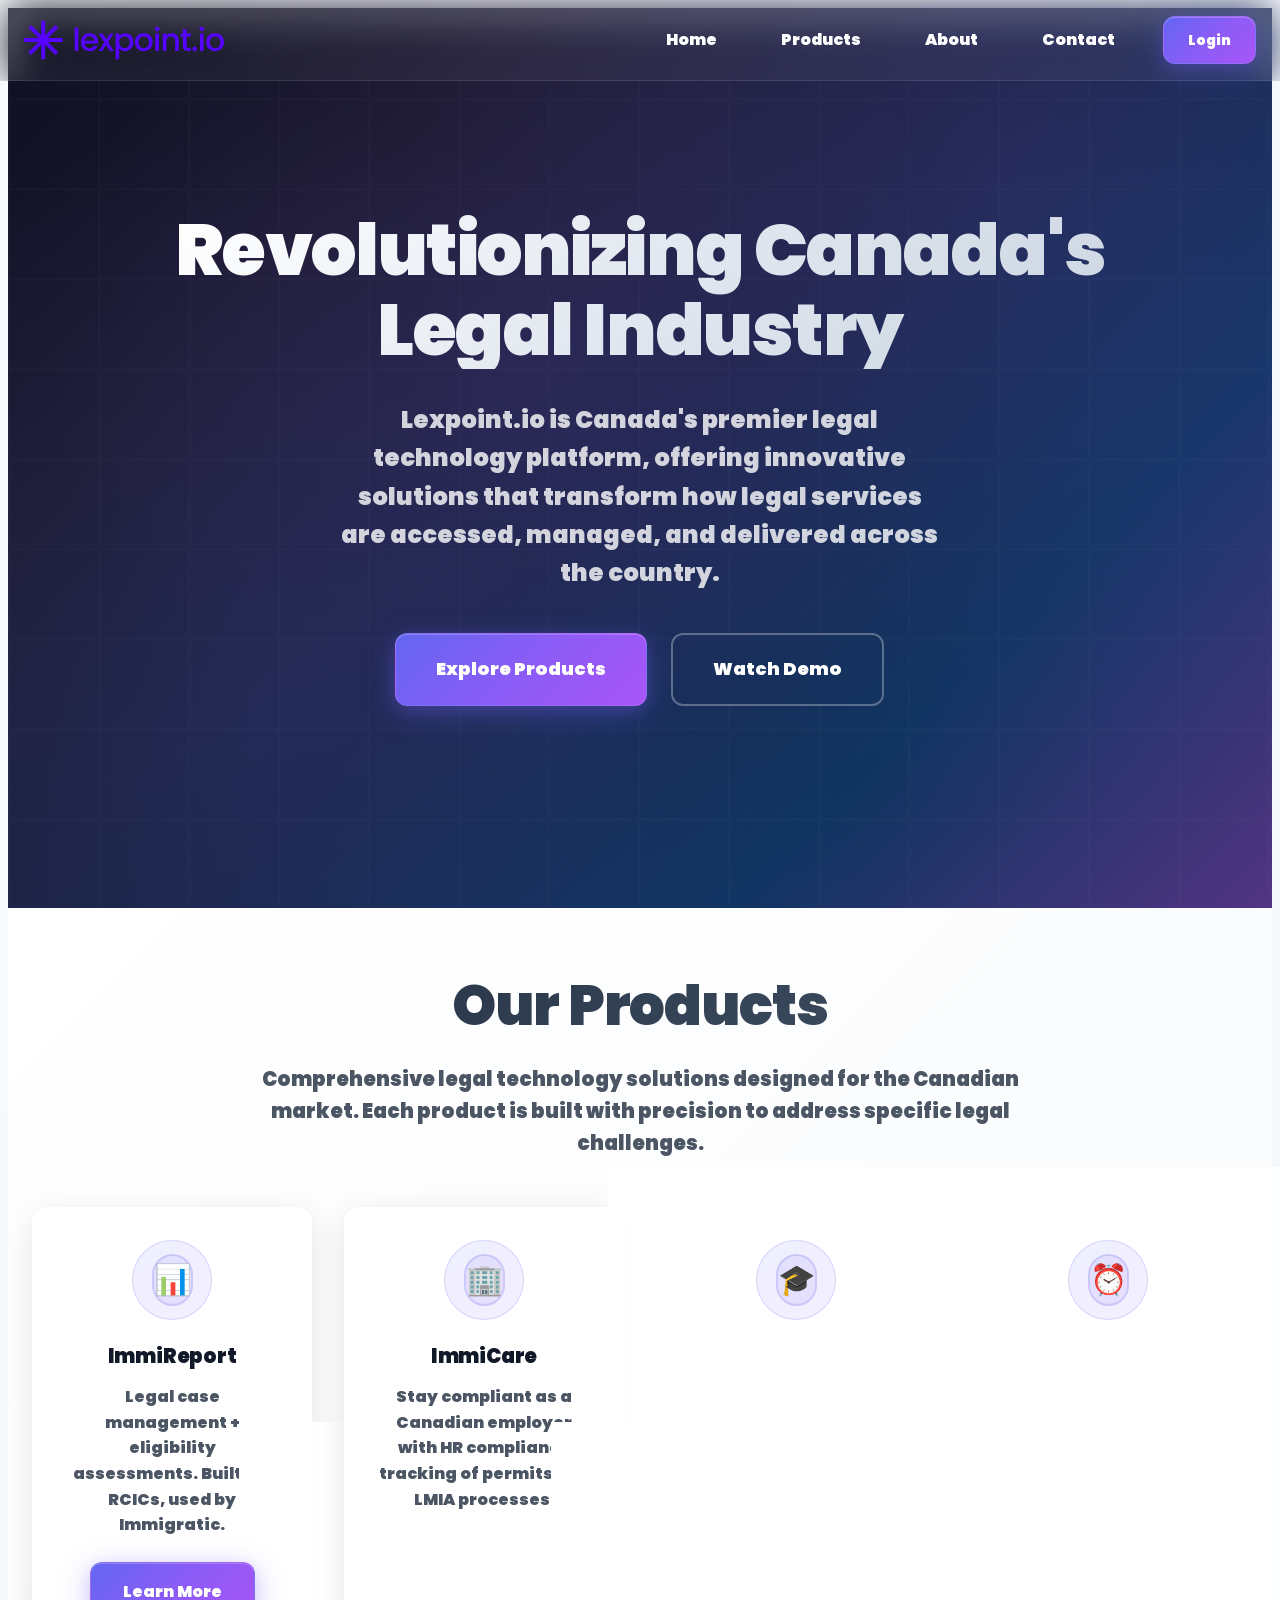
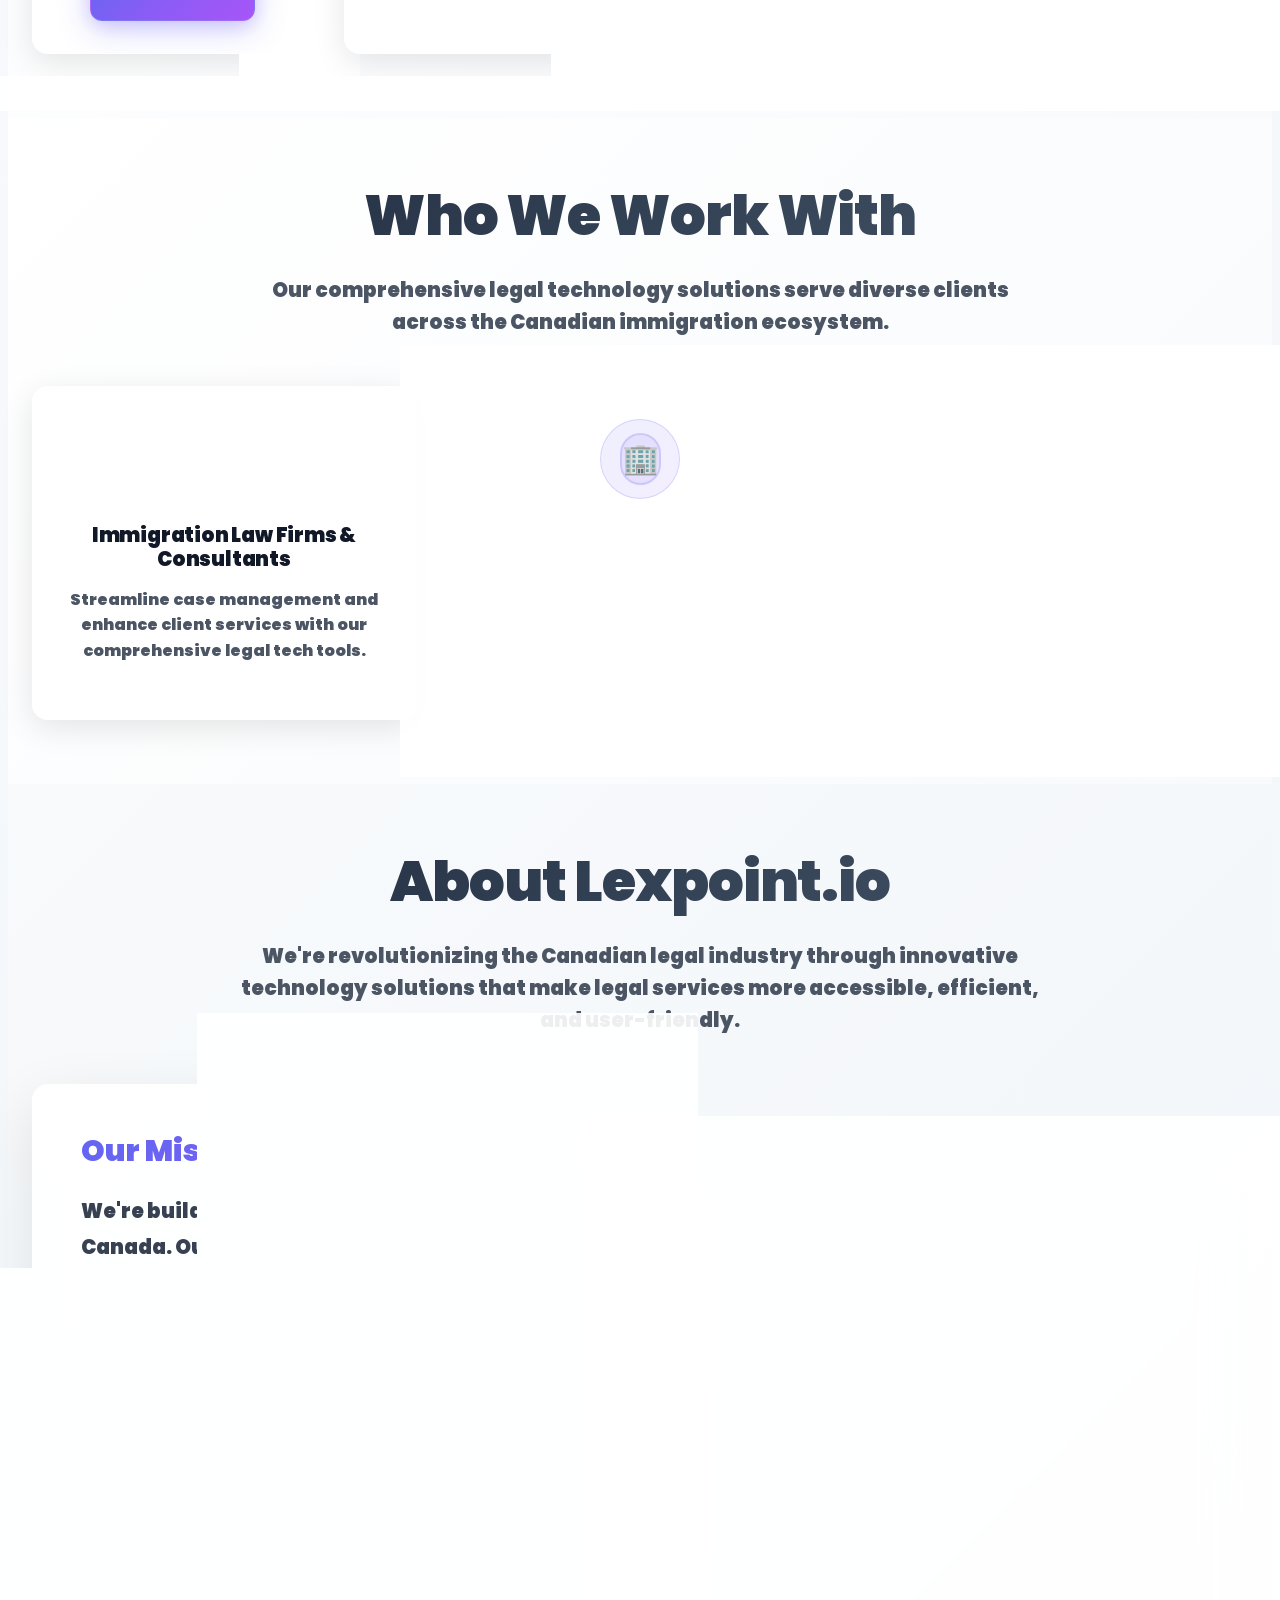
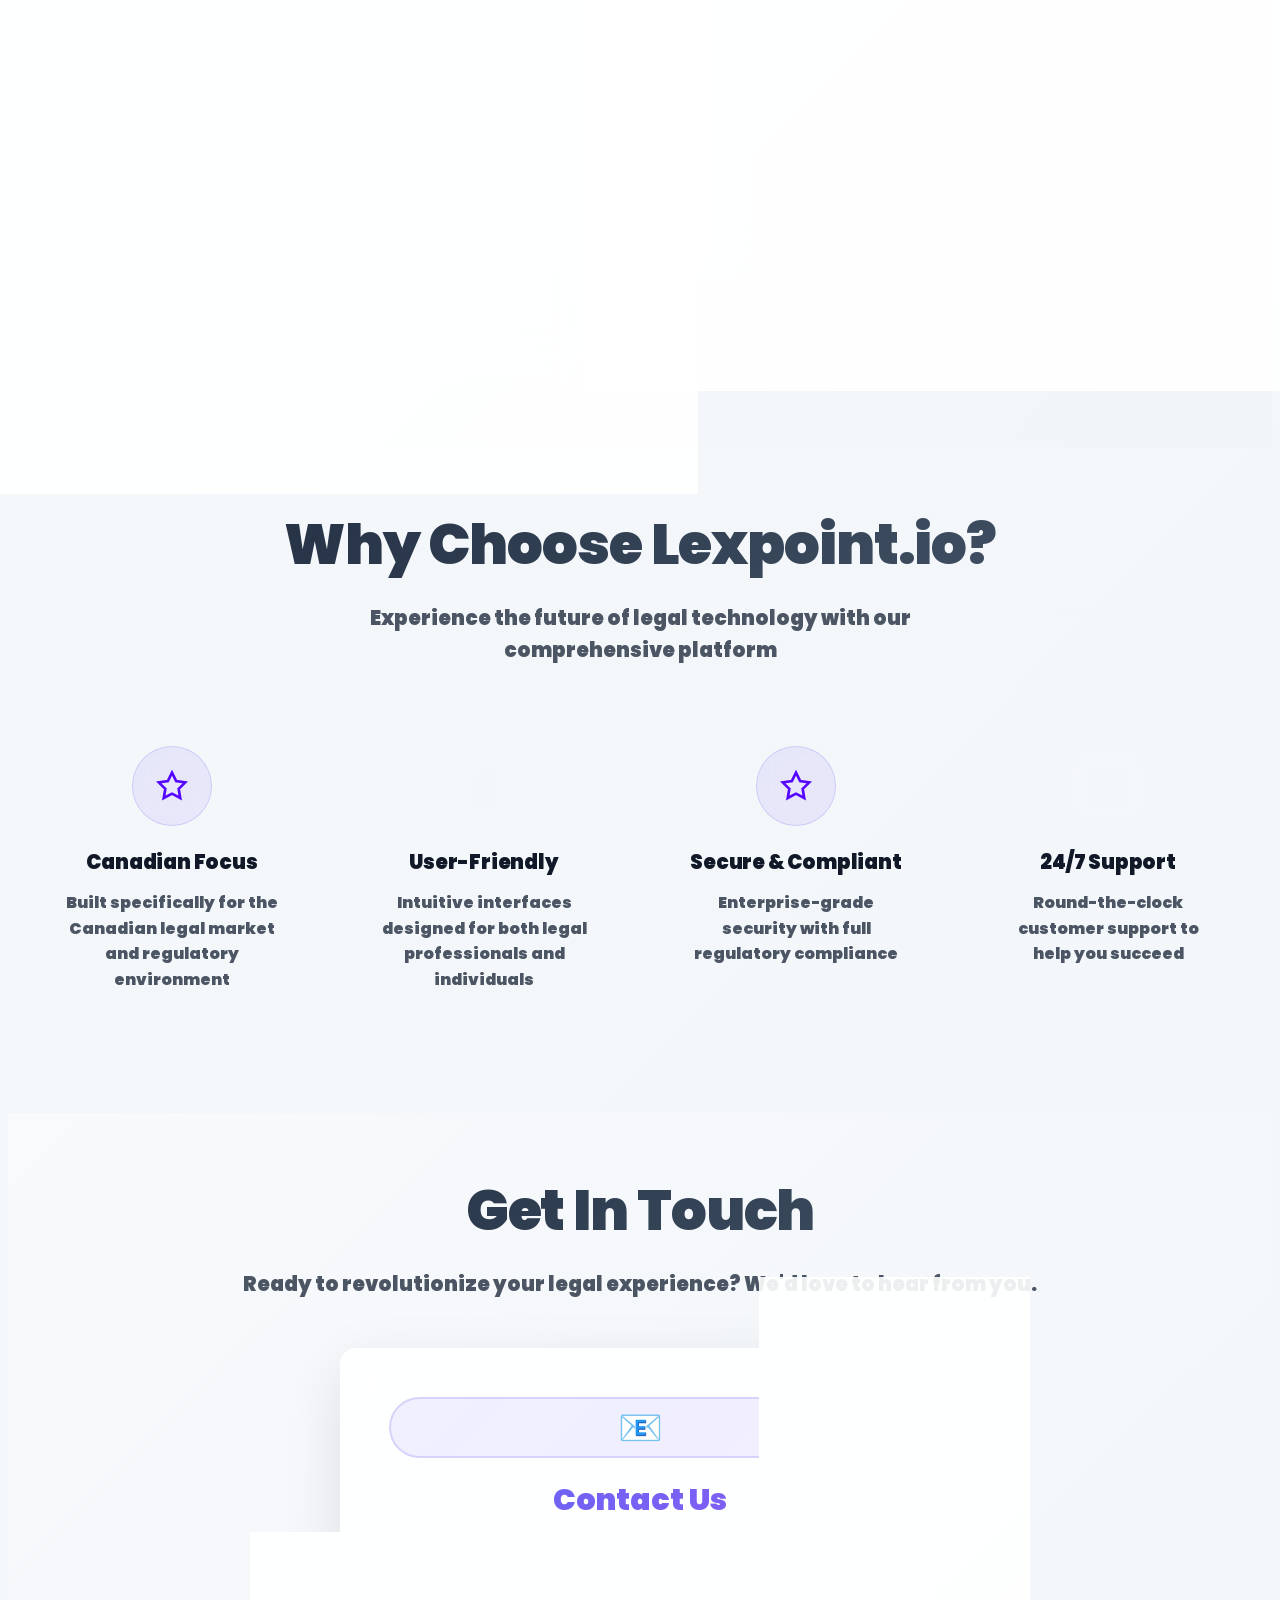
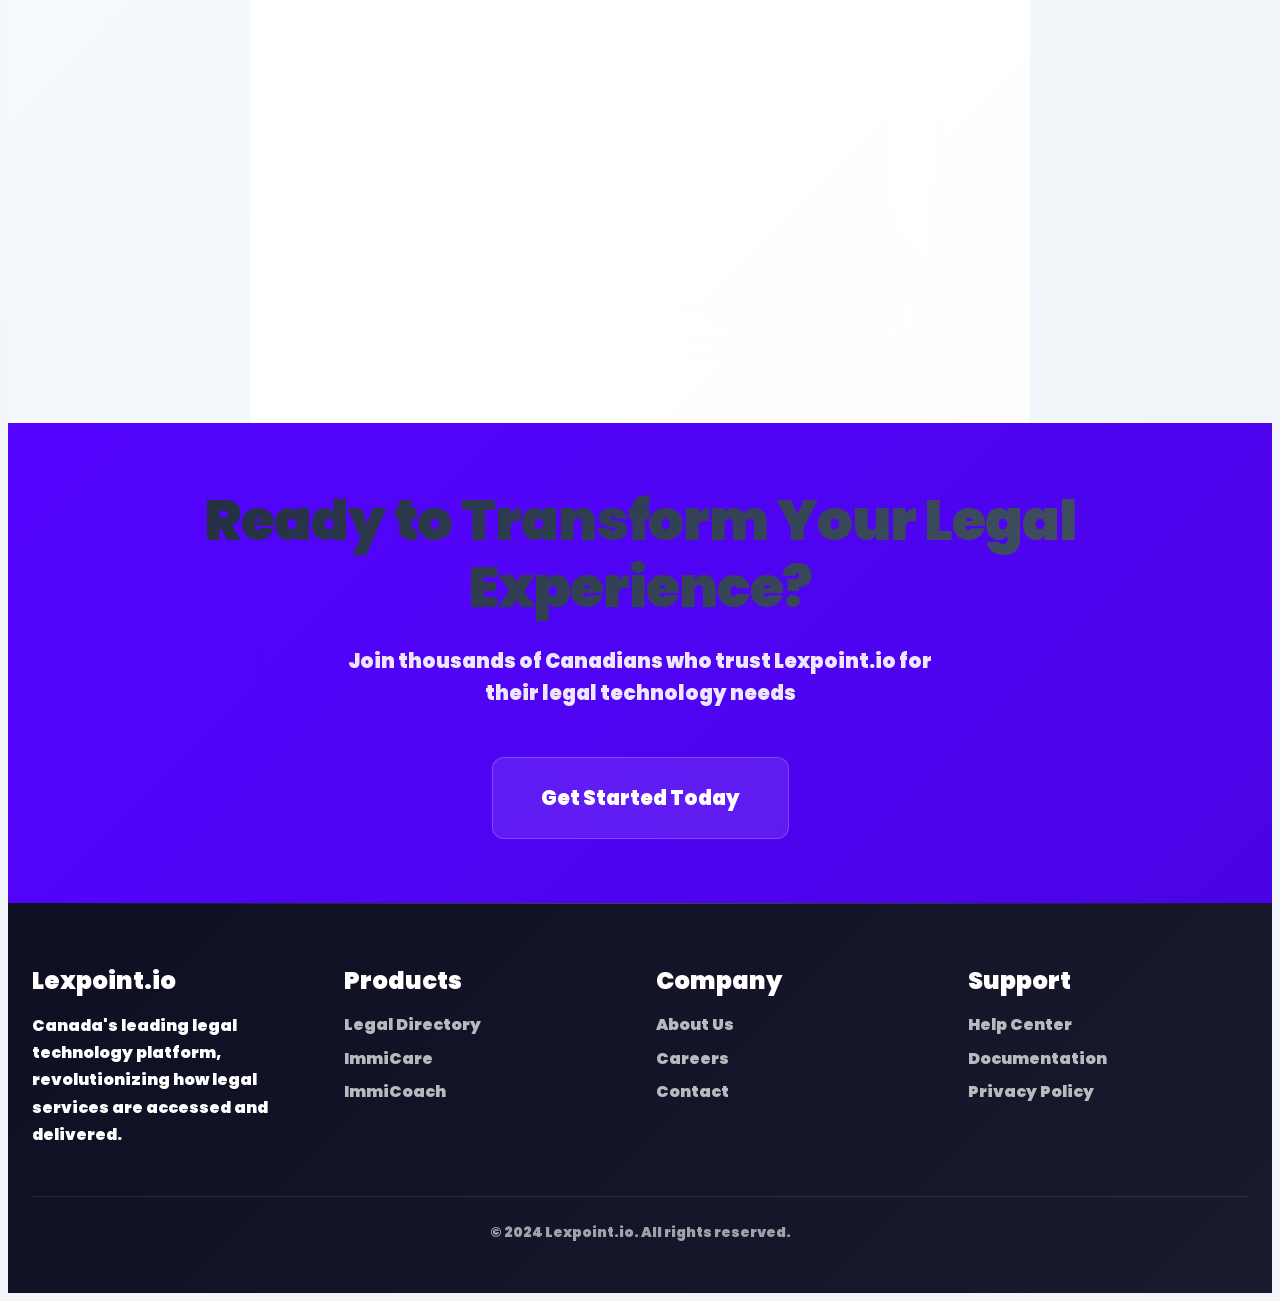
==== commit 5588e816: "✨ ADD: Beautiful contact section with hover effects and hi@lexpoint.io email" ====
--- a/index.html
+++ b/index.html
@@ -45,9 +45,9 @@
     <link rel="sitemap" type="application/xml" title="Sitemap" href="/sitemap.xml">
     
     <!-- CSS -->
-            <link rel="stylesheet" href="css/brand-system.css?v=16">
-        <link rel="stylesheet" href="css/components.css?v=16">
-        <link rel="stylesheet" href="css/main.css?v=16">
+            <link rel="stylesheet" href="css/brand-system.css?v=17">
+        <link rel="stylesheet" href="css/components.css?v=17">
+        <link rel="stylesheet" href="css/main.css?v=17">
     
     <!-- Preload critical fonts -->
     <link rel="preload" href="assets/brand/fonts/Poppins-Regular.ttf" as="font" type="font/ttf" crossorigin>
@@ -401,6 +401,69 @@
         </div>
     </section>
 
+    <!-- Contact Section -->
+    <section class="section" id="contact" style="background: linear-gradient(135deg, #f8fafc 0%, #f1f5f9 100%);">
+        <div class="container">
+            <div class="section-header text-center">
+                <h2 class="section-title">Get In Touch</h2>
+                <p class="section-subtitle" style="max-width: 800px; margin: 0 auto;">
+                    Ready to revolutionize your legal experience? We'd love to hear from you.
+                </p>
+            </div>
+            
+            <div class="grid grid-1" style="max-width: 600px; margin: 0 auto;">
+                <div class="card contact-card" style="background: rgba(255, 255, 255, 0.9); backdrop-filter: blur(20px); border: 1px solid rgba(255, 255, 255, 0.2); padding: var(--space-12); box-shadow: 0 20px 60px rgba(0, 0, 0, 0.1); position: relative; overflow: hidden;">
+                    <div class="hover-border" style="position: absolute; top: 0; left: 0; right: 0; bottom: 0; border: 2px solid transparent; border-radius: inherit; transition: all 0.4s ease; pointer-events: none;"></div>
+                    
+                    <div class="text-center mb-8">
+                        <div class="w-20 h-20 mx-auto rounded-full flex items-center justify-center mb-6 contact-icon" style="background: linear-gradient(135deg, rgba(99, 102, 241, 0.1) 0%, rgba(139, 92, 246, 0.1) 100%); border: 2px solid rgba(99, 102, 241, 0.2); transition: all 0.4s ease;">
+                            <span class="text-4xl">📧</span>
+                        </div>
+                        <h3 class="text-3xl font-bold mb-4" style="color: var(--lexpoint-primary); background: linear-gradient(135deg, #6366f1 0%, #8b5cf6 100%); -webkit-background-clip: text; -webkit-text-fill-color: transparent; background-clip: text;">Contact Us</h3>
+                        <p class="text-xl text-gray-600 mb-8">
+                            Have questions about our legal technology solutions? 
+                            We're here to help you succeed.
+                        </p>
+                    </div>
+                    
+                    <div class="text-center">
+                        <a href="mailto:hi@lexpoint.io" class="btn btn-primary btn-lg contact-email" style="font-size: var(--text-xl); padding: var(--space-6) var(--space-12); transition: all 0.4s ease;">
+                            <span class="mr-3">✉️</span>
+                            hi@lexpoint.io
+                        </a>
+                    </div>
+                    
+                    <div class="mt-8 text-center">
+                        <p class="text-gray-600 mb-4">Or reach out through:</p>
+                        <div class="flex justify-center space-x-6">
+                            <div class="text-center">
+                                <div class="w-12 h-12 mx-auto rounded-full flex items-center justify-center mb-2" style="background: linear-gradient(135deg, rgba(99, 102, 241, 0.1) 0%, rgba(139, 92, 246, 0.1) 100%); border: 1px solid rgba(99, 102, 241, 0.2);">
+                                    <span class="text-xl">💼</span>
+                                </div>
+                                <p class="text-sm font-medium">Business</p>
+                                <p class="text-xs text-gray-500">Partnerships</p>
+                            </div>
+                            <div class="text-center">
+                                <div class="w-12 h-12 mx-auto rounded-full flex items-center justify-center mb-2" style="background: linear-gradient(135deg, rgba(99, 102, 241, 0.1) 0%, rgba(139, 92, 246, 0.1) 100%); border: 1px solid rgba(99, 102, 241, 0.2);">
+                                    <span class="text-xl">🛠️</span>
+                                </div>
+                                <p class="text-sm font-medium">Support</p>
+                                <p class="text-xs text-gray-500">Technical Help</p>
+                            </div>
+                            <div class="text-center">
+                                <div class="w-12 h-12 mx-auto rounded-full flex items-center justify-center mb-2" style="background: linear-gradient(135deg, rgba(99, 102, 241, 0.1) 0%, rgba(139, 92, 246, 0.1) 100%); border: 1px solid rgba(99, 102, 241, 0.2);">
+                                    <span class="text-xl">💡</span>
+                                </div>
+                                <p class="text-sm font-medium">Sales</p>
+                                <p class="text-xs text-gray-500">Product Info</p>
+                            </div>
+                        </div>
+                    </div>
+                </div>
+            </div>
+        </div>
+    </section>
+
     <!-- CTA Section -->
     <section class="section" style="background: linear-gradient(135deg, var(--lexpoint-primary) 0%, #4a03e6 100%); color: var(--lexpoint-white);">
         <div class="container">
--- a/css/main.css
+++ b/css/main.css
@@ -688,4 +688,51 @@
 .z-30 { z-index: 30; }
 .z-40 { z-index: 40; }
 .z-50 { z-index: 50; }
-.z-max { z-index: 9999; } +.z-max { z-index: 9999; }
+
+/* Contact Section Card Hover Effects */
+.card:hover .hover-border {
+  border-color: #5404FF !important;
+  box-shadow: 0 0 20px rgba(84, 4, 255, 0.3);
+}
+.card:hover {
+  transform: translateY(-8px);
+  box-shadow: 0 20px 40px rgba(84, 4, 255, 0.15);
+}
+.card:hover h3 {
+  color: #5404FF !important;
+  transform: scale(1.02);
+}
+.card:hover .text-4xl {
+  background: linear-gradient(135deg, rgba(84, 4, 255, 0.1) 0%, rgba(84, 4, 255, 0.2) 100%) !important;
+  border-color: rgba(84, 4, 255, 0.4) !important;
+  transform: scale(1.1);
+}
+.card:hover .btn-primary {
+  background: linear-gradient(135deg, #5404FF 0%, #6b21a8 100%) !important;
+  box-shadow: 0 4px 15px rgba(84, 4, 255, 0.4) !important;
+  transform: translateY(-2px);
+}
+
+/* Contact Section Card Hover Effects */
+.contact-card:hover .hover-border {
+  border-color: #5404FF !important;
+  box-shadow: 0 0 20px rgba(84, 4, 255, 0.3);
+}
+.contact-card:hover {
+  transform: translateY(-8px);
+  box-shadow: 0 20px 40px rgba(84, 4, 255, 0.15);
+}
+.contact-card:hover h3 {
+  color: #5404FF !important;
+  transform: scale(1.02);
+}
+.contact-card:hover .contact-icon {
+  background: linear-gradient(135deg, rgba(84, 4, 255, 0.1) 0%, rgba(84, 4, 255, 0.2) 100%) !important;
+  border-color: rgba(84, 4, 255, 0.4) !important;
+  transform: scale(1.1);
+}
+.contact-card:hover .contact-email {
+  color: #5404FF !important;
+  transform: scale(1.02);
+} 
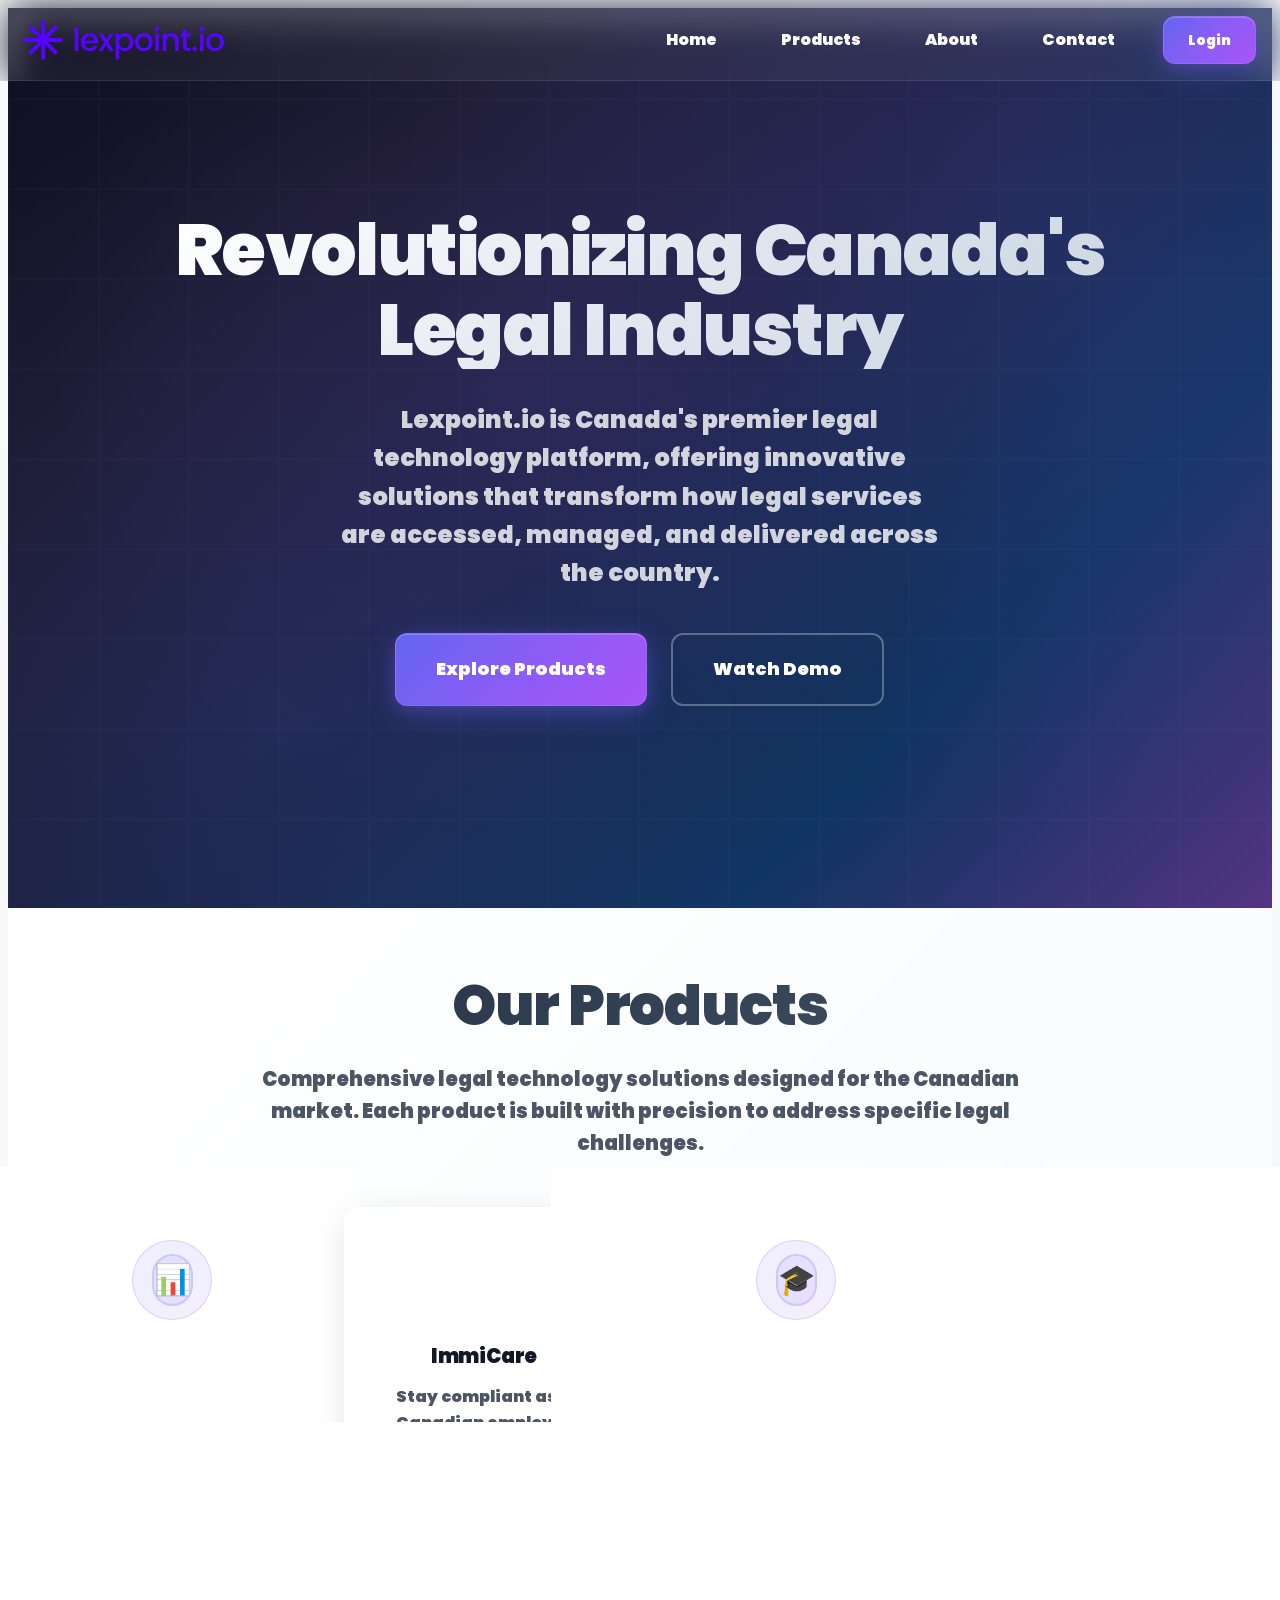
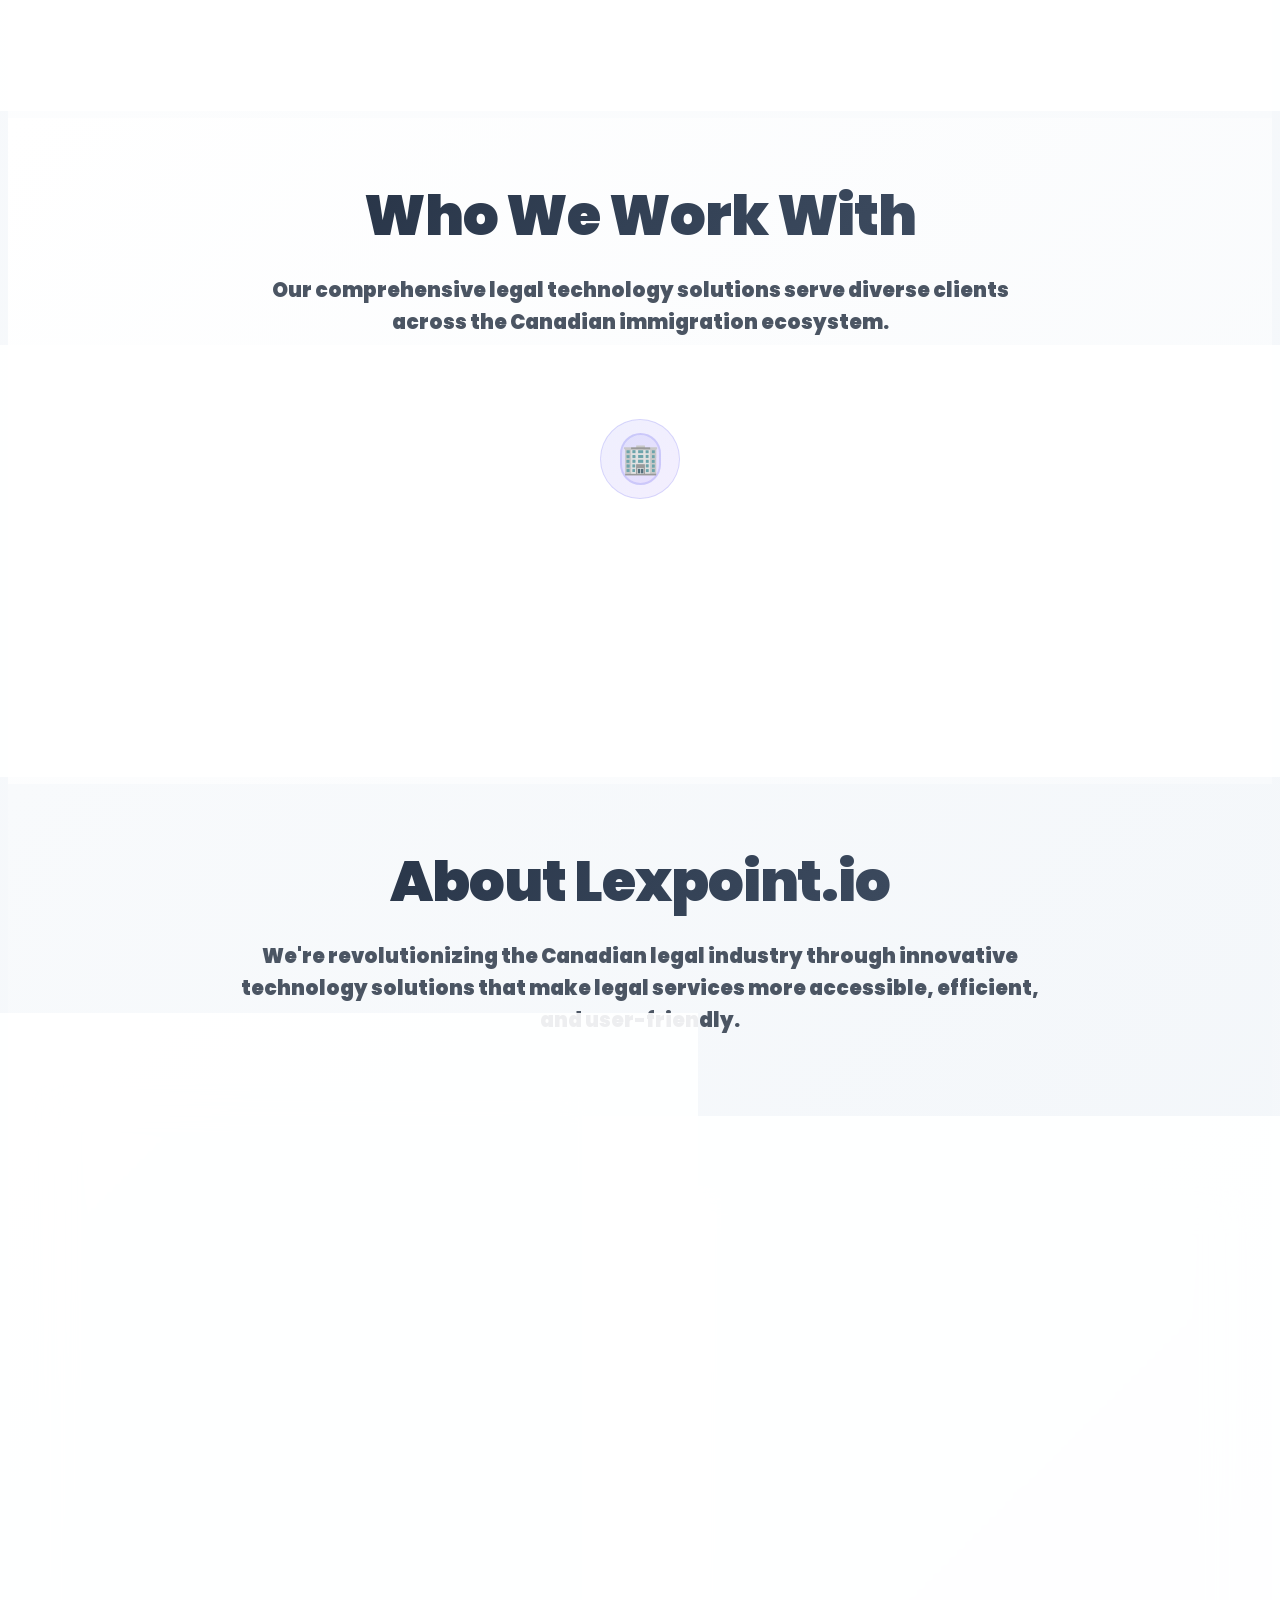
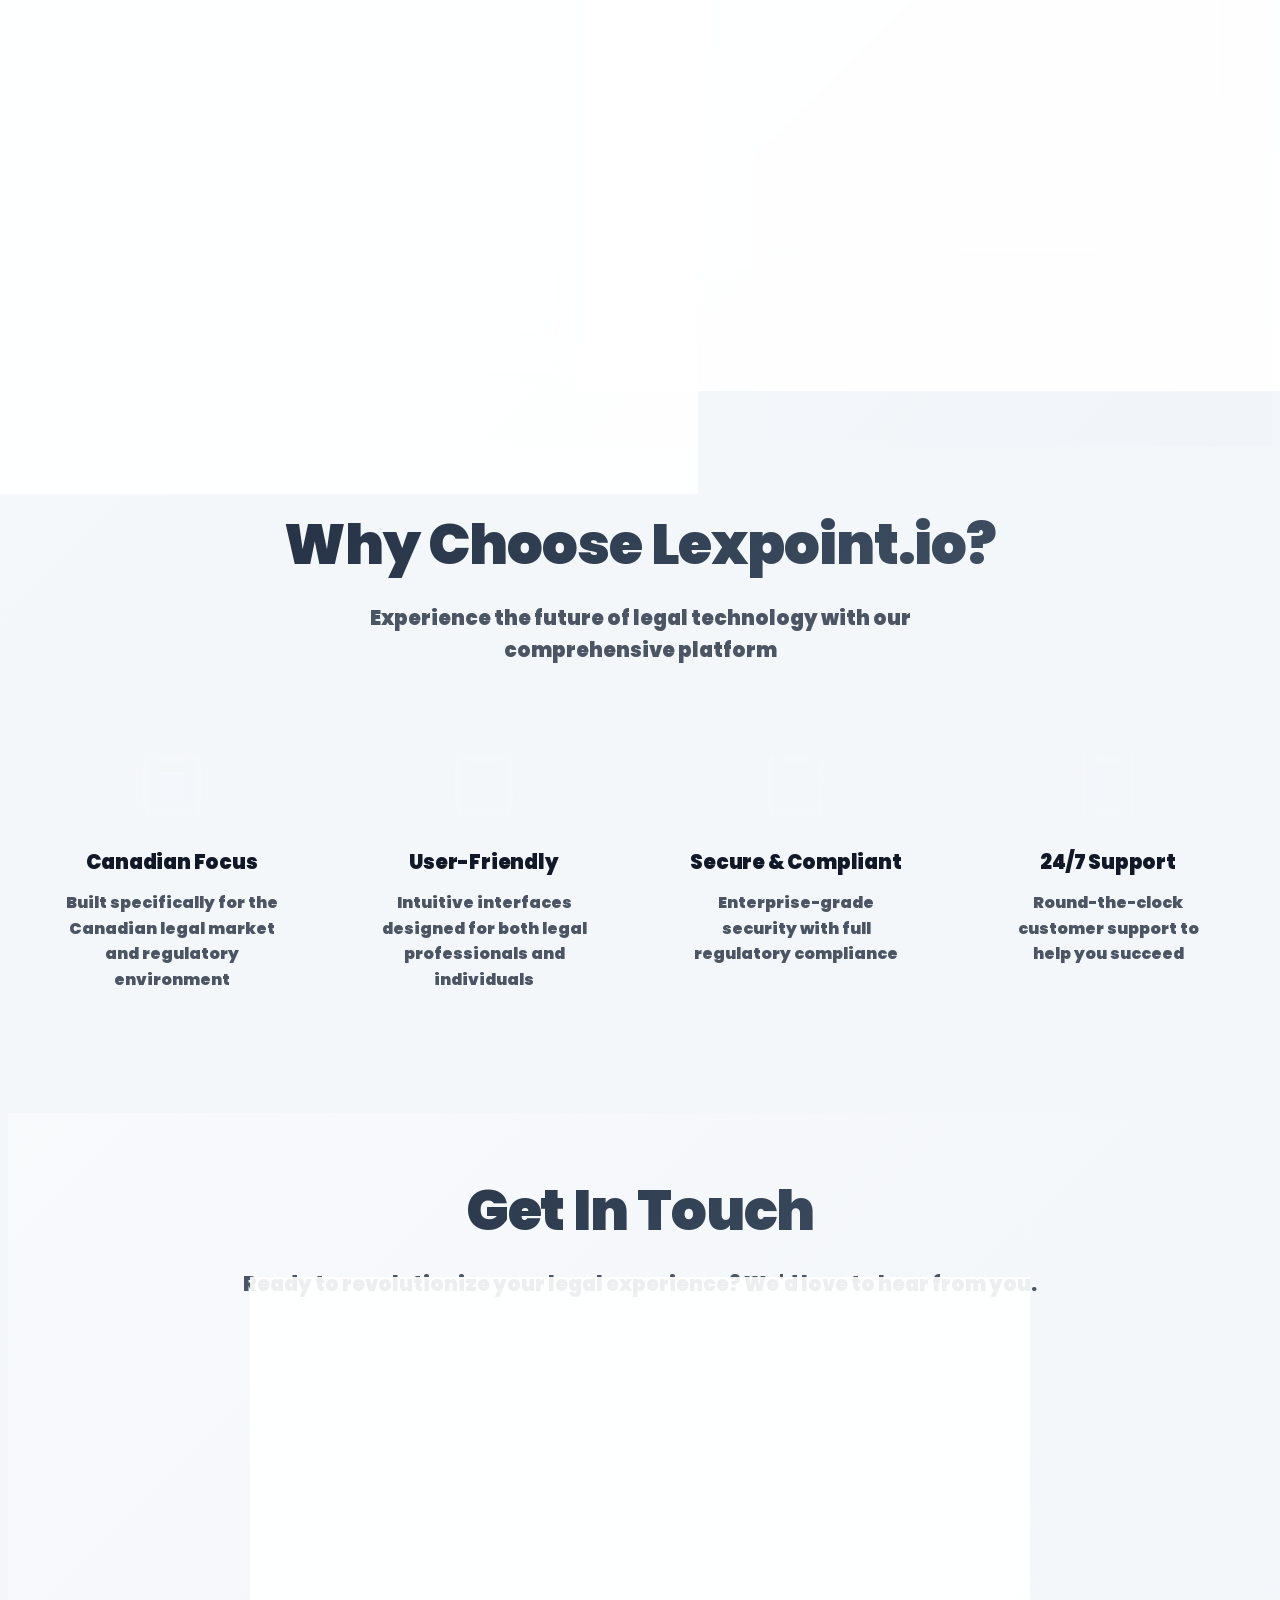
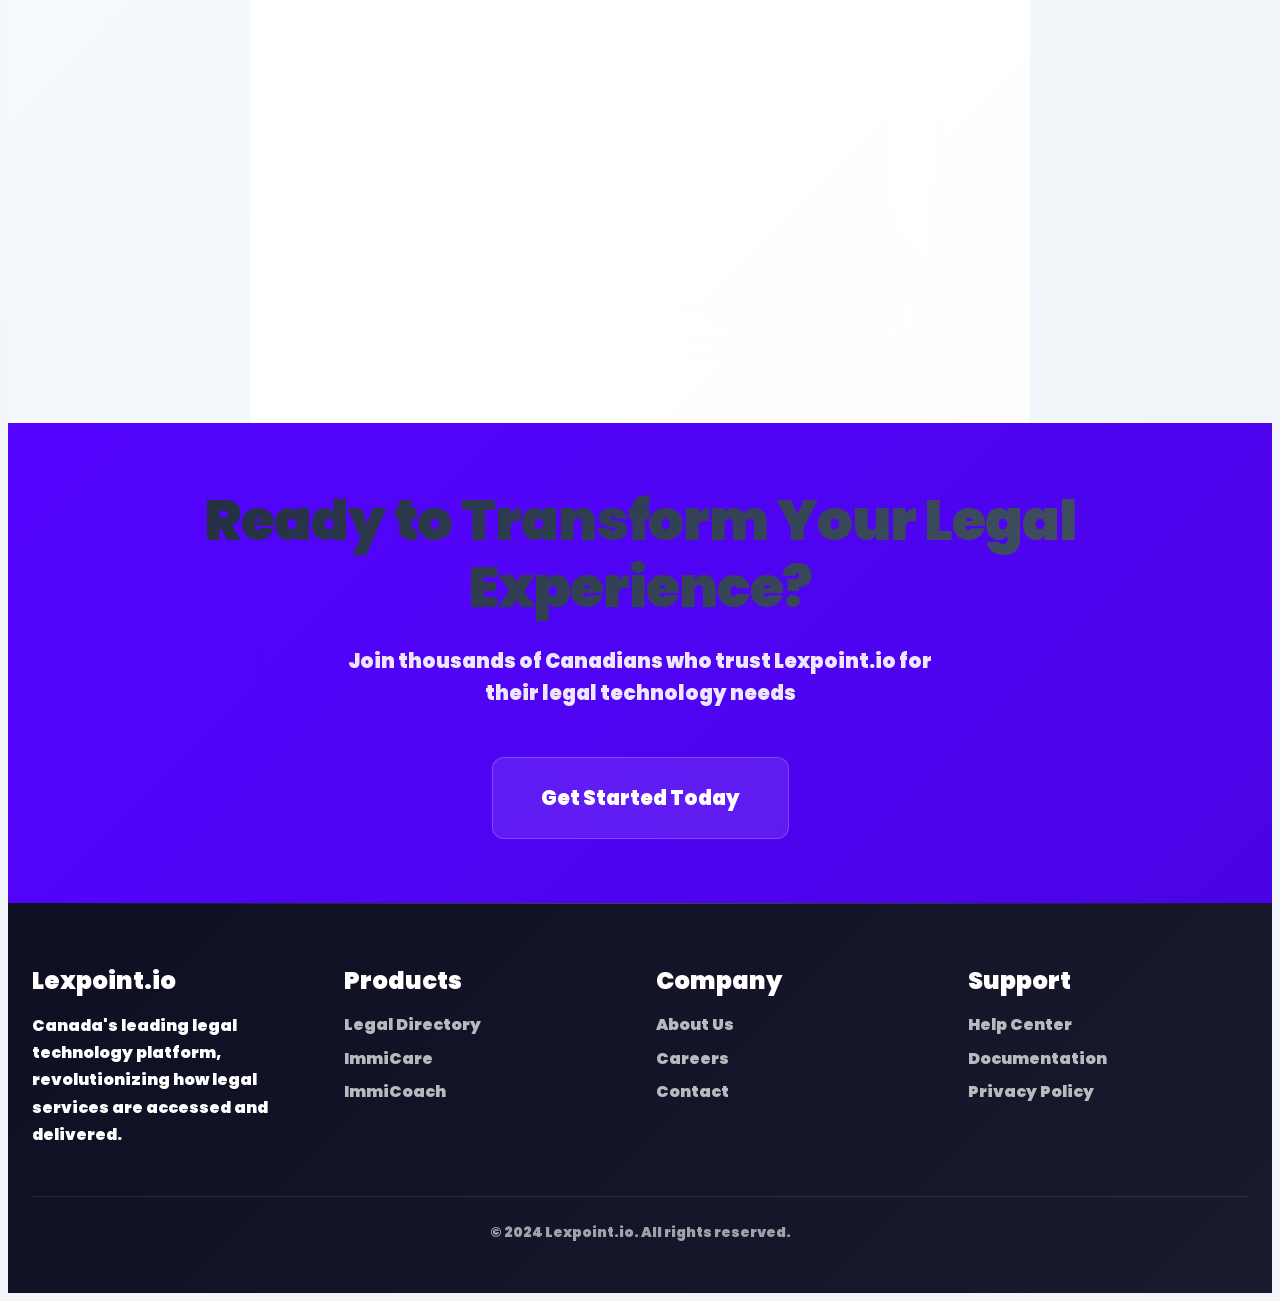
==== commit 6bd5ec06: "✨ ADD: Back to Top navigation arrow with smooth animations and hover effects" ====
--- a/index.html
+++ b/index.html
@@ -45,9 +45,9 @@
     <link rel="sitemap" type="application/xml" title="Sitemap" href="/sitemap.xml">
     
     <!-- CSS -->
-            <link rel="stylesheet" href="css/brand-system.css?v=17">
-        <link rel="stylesheet" href="css/components.css?v=17">
-        <link rel="stylesheet" href="css/main.css?v=17">
+            <link rel="stylesheet" href="css/brand-system.css?v=18">
+        <link rel="stylesheet" href="css/components.css?v=18">
+        <link rel="stylesheet" href="css/main.css?v=18">
     
     <!-- Preload critical fonts -->
     <link rel="preload" href="assets/brand/fonts/Poppins-Regular.ttf" as="font" type="font/ttf" crossorigin>
@@ -524,5 +524,12 @@
 
     <!-- JavaScript -->
     <script src="js/main.js"></script>
+    
+    <!-- Back to Top Button -->
+    <button id="back-to-top" class="back-to-top-btn" aria-label="Back to top">
+        <svg width="24" height="24" viewBox="0 0 24 24" fill="none" xmlns="http://www.w3.org/2000/svg">
+            <path d="M12 4L4 12H9V20H15V12H20L12 4Z" fill="currentColor"/>
+        </svg>
+    </button>
 </body>
 </html> 
--- a/css/main.css
+++ b/css/main.css
@@ -735,4 +735,62 @@
 .contact-card:hover .contact-email {
   color: #5404FF !important;
   transform: scale(1.02);
+}
+
+/* Back to Top Button */
+.back-to-top-btn {
+  position: fixed;
+  bottom: 30px;
+  right: 30px;
+  width: 50px;
+  height: 50px;
+  background: linear-gradient(135deg, #5404FF 0%, #6b21a8 100%);
+  color: white;
+  border: none;
+  border-radius: 50%;
+  cursor: pointer;
+  display: flex;
+  align-items: center;
+  justify-content: center;
+  box-shadow: 0 8px 25px rgba(84, 4, 255, 0.3);
+  transition: all 0.3s cubic-bezier(0.4, 0, 0.2, 1);
+  opacity: 0;
+  visibility: hidden;
+  transform: translateY(20px);
+  z-index: 1000;
+}
+
+.back-to-top-btn.visible {
+  opacity: 1;
+  visibility: visible;
+  transform: translateY(0);
+}
+
+.back-to-top-btn:hover {
+  transform: translateY(-3px);
+  box-shadow: 0 12px 35px rgba(84, 4, 255, 0.4);
+  background: linear-gradient(135deg, #6b21a8 0%, #5404FF 100%);
+}
+
+.back-to-top-btn:active {
+  transform: translateY(-1px);
+  box-shadow: 0 6px 20px rgba(84, 4, 255, 0.5);
+}
+
+.back-to-top-btn svg {
+  transition: transform 0.3s ease;
+}
+
+.back-to-top-btn:hover svg {
+  transform: translateY(-2px);
+}
+
+/* Mobile responsive adjustments */
+@media (max-width: 768px) {
+  .back-to-top-btn {
+    bottom: 20px;
+    right: 20px;
+    width: 45px;
+    height: 45px;
+  }
 } 
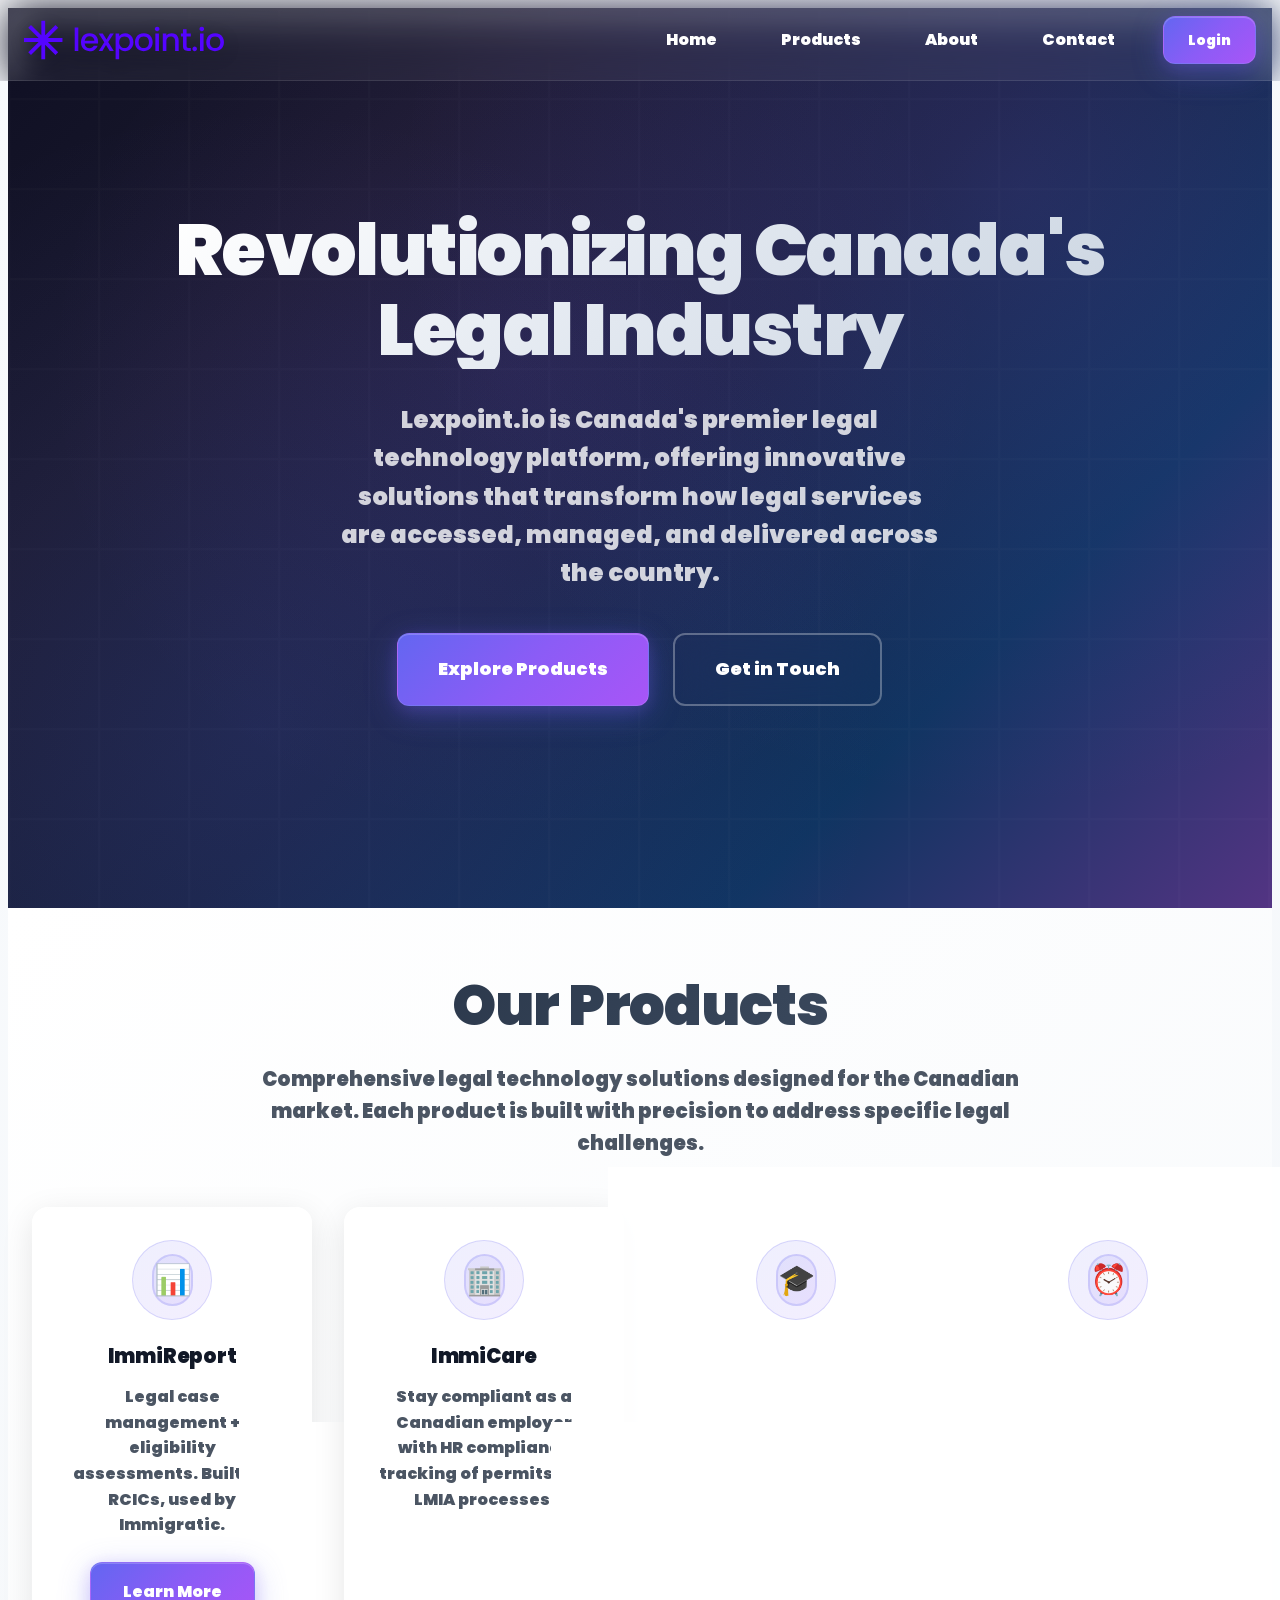
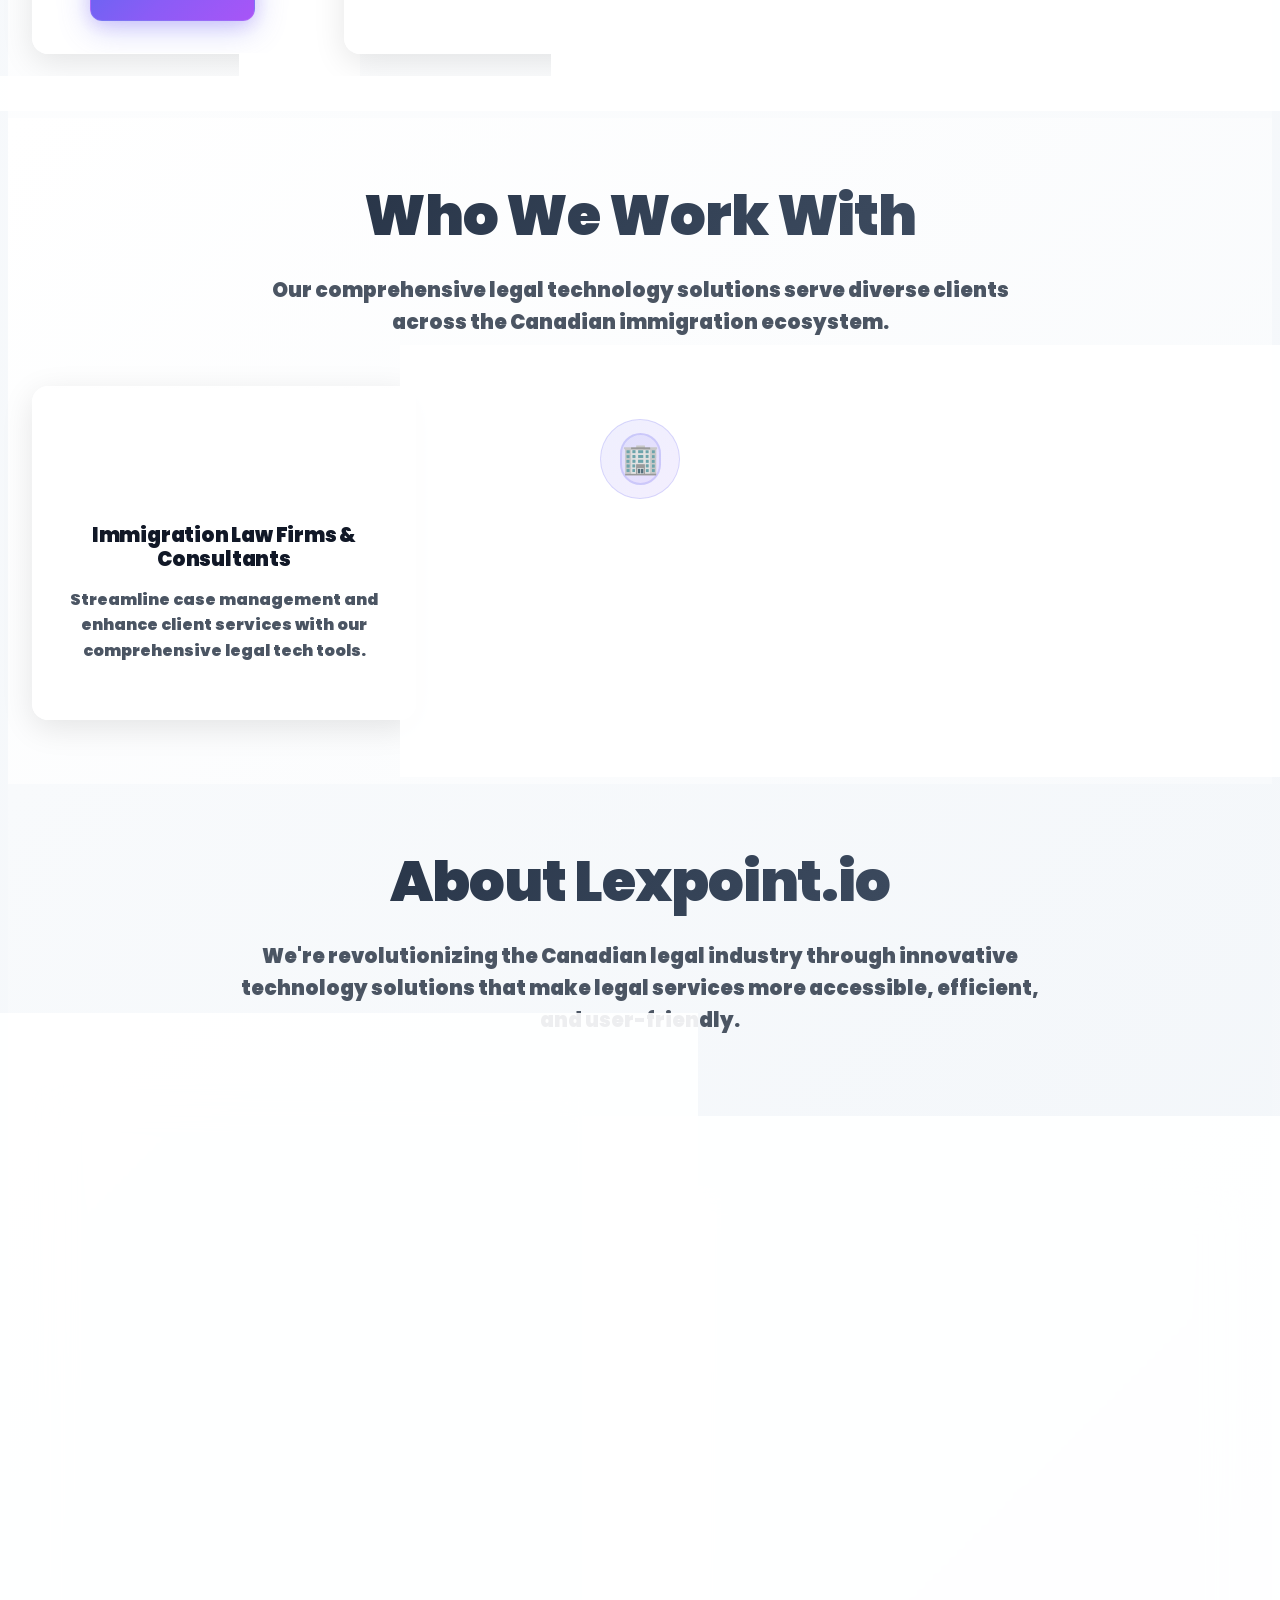
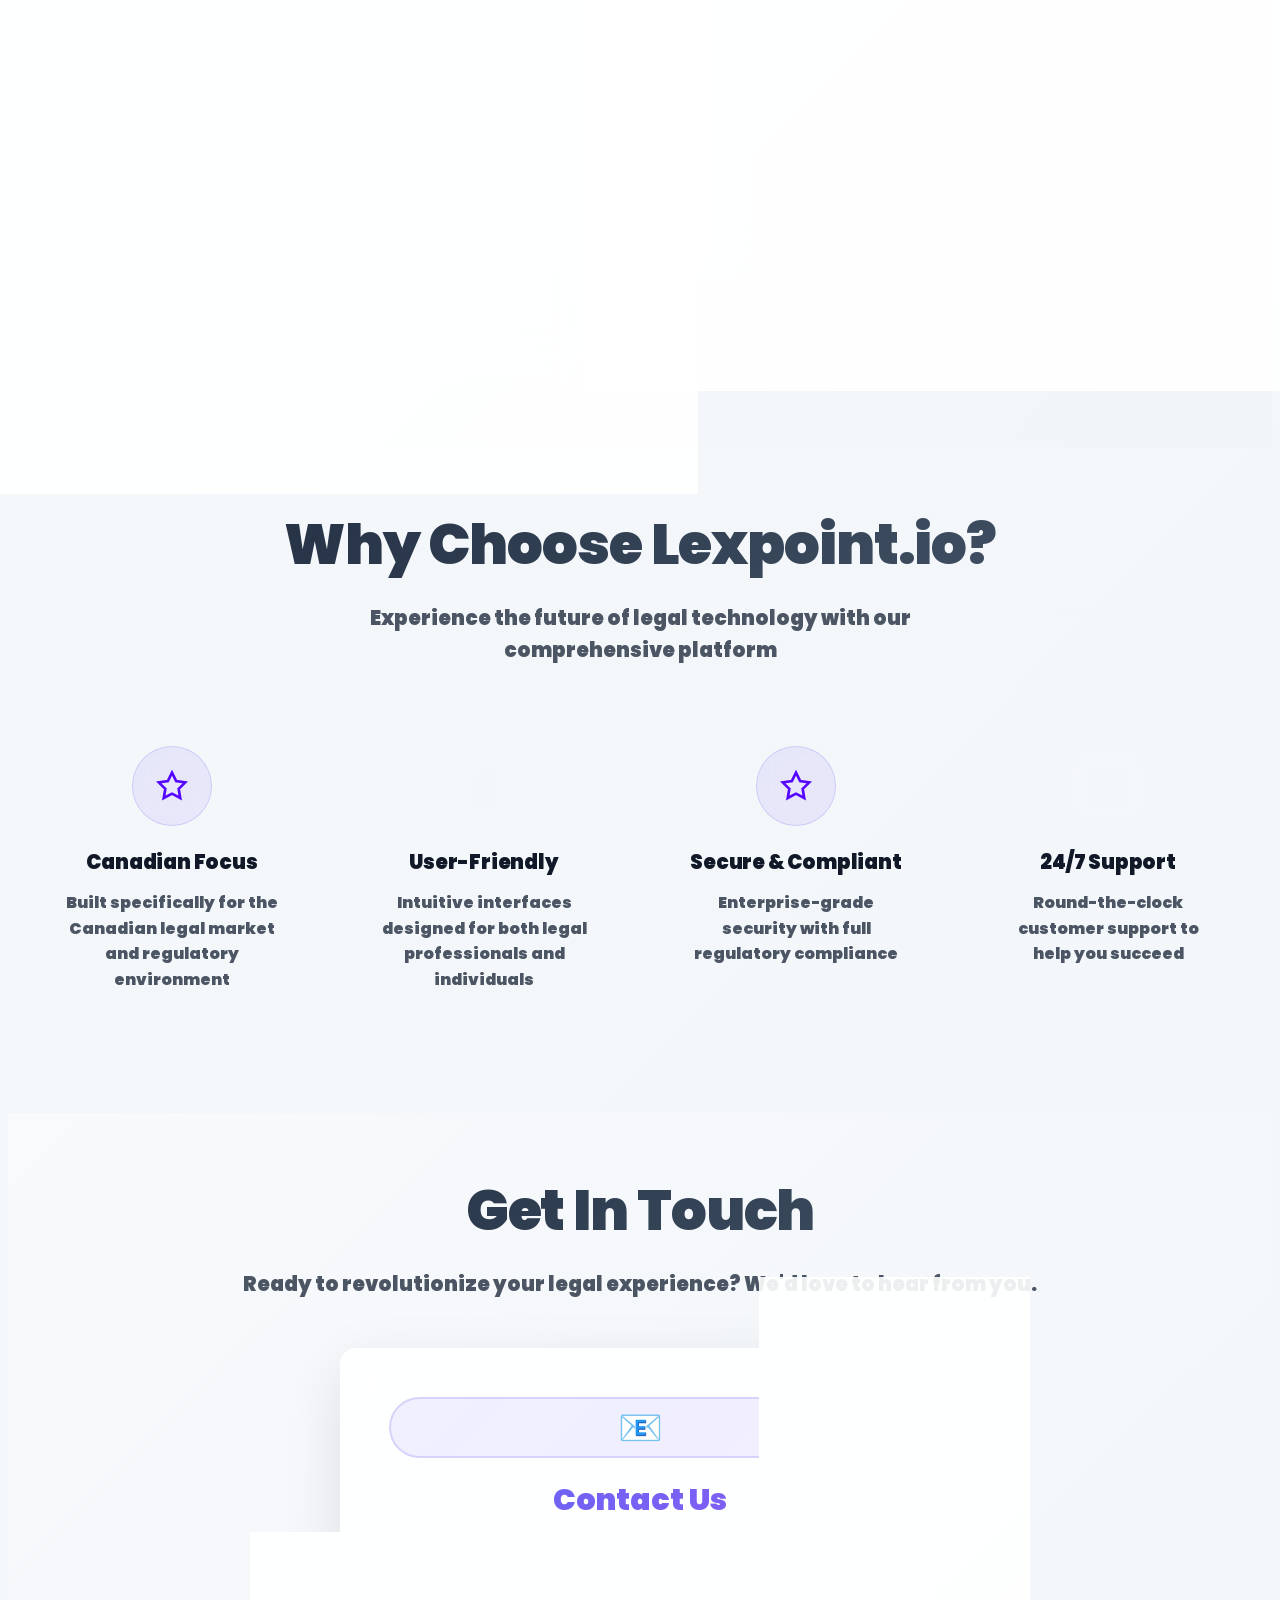
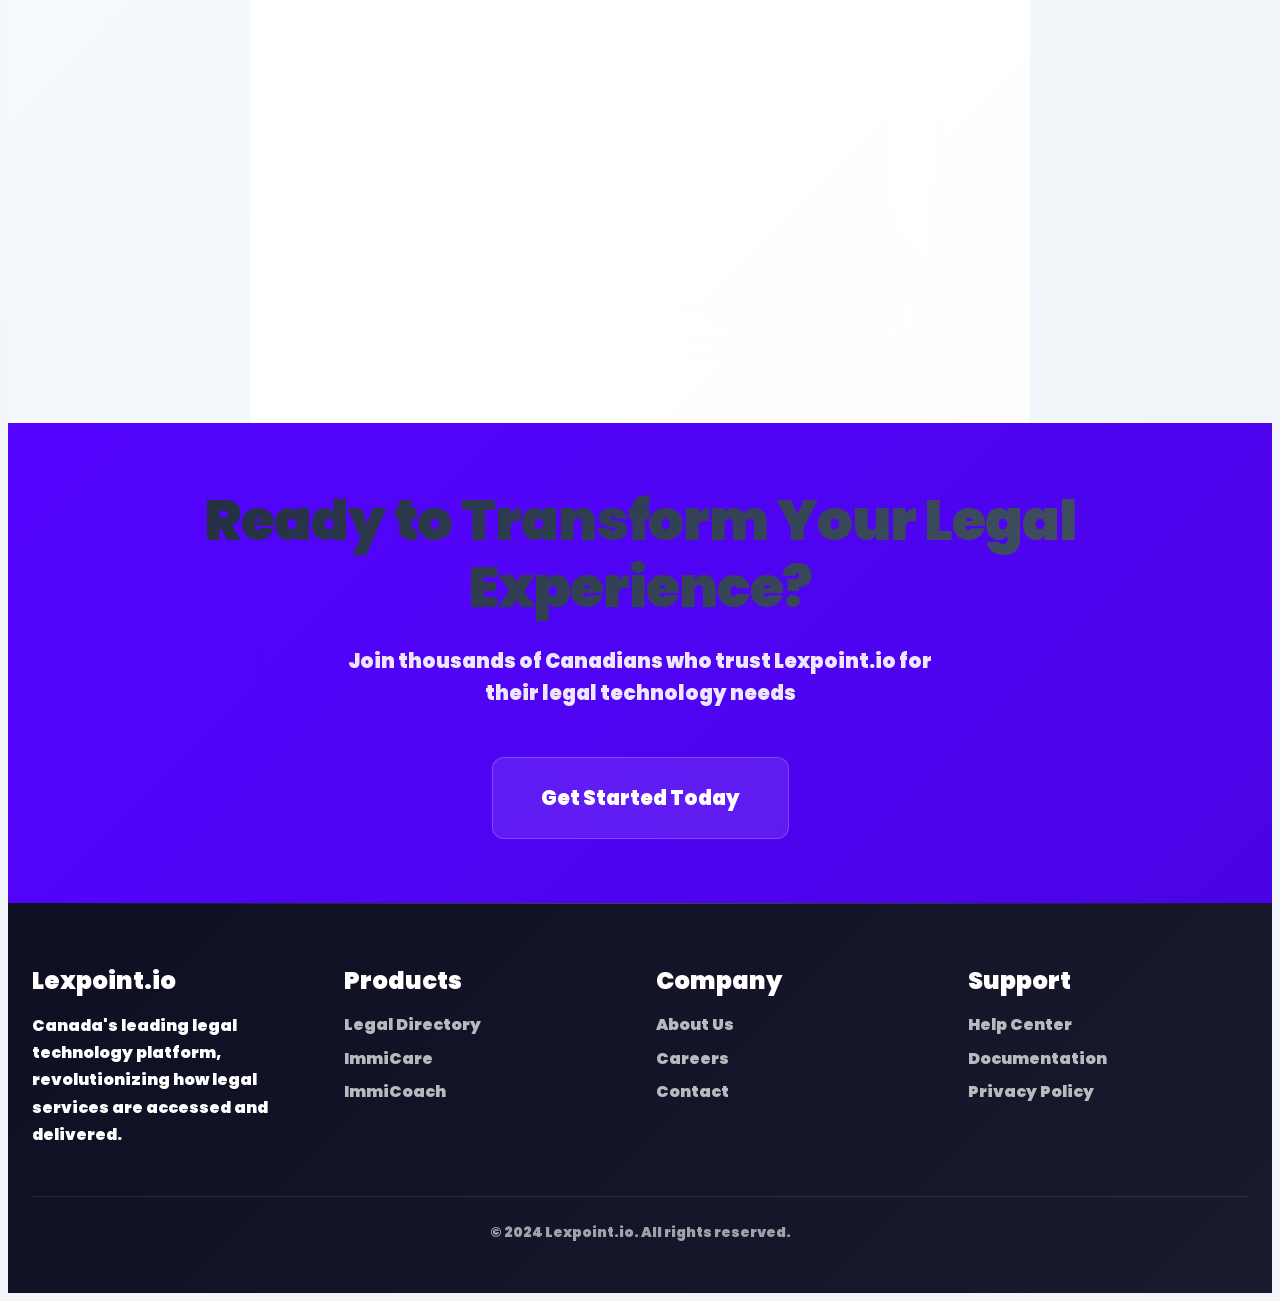
==== commit 5070c1a0: "🔄 UPDATE: Changed hero section 'Watch Demo' to 'Get in Touch' linking to contact section" ====
--- a/index.html
+++ b/index.html
@@ -45,9 +45,9 @@
     <link rel="sitemap" type="application/xml" title="Sitemap" href="/sitemap.xml">
     
     <!-- CSS -->
-            <link rel="stylesheet" href="css/brand-system.css?v=18">
-        <link rel="stylesheet" href="css/components.css?v=18">
-        <link rel="stylesheet" href="css/main.css?v=18">
+            <link rel="stylesheet" href="css/brand-system.css?v=19">
+        <link rel="stylesheet" href="css/components.css?v=19">
+        <link rel="stylesheet" href="css/main.css?v=19">
     
     <!-- Preload critical fonts -->
     <link rel="preload" href="assets/brand/fonts/Poppins-Regular.ttf" as="font" type="font/ttf" crossorigin>
@@ -92,7 +92,7 @@
             </p>
             <div class="hero-actions">
                 <a href="#products" class="btn btn-primary btn-lg">Explore Products</a>
-                <a href="#demo" class="btn btn-outline btn-lg">Watch Demo</a>
+                <a href="#contact" class="btn btn-outline btn-lg">Get in Touch</a>
             </div>
         </div>
     </section>
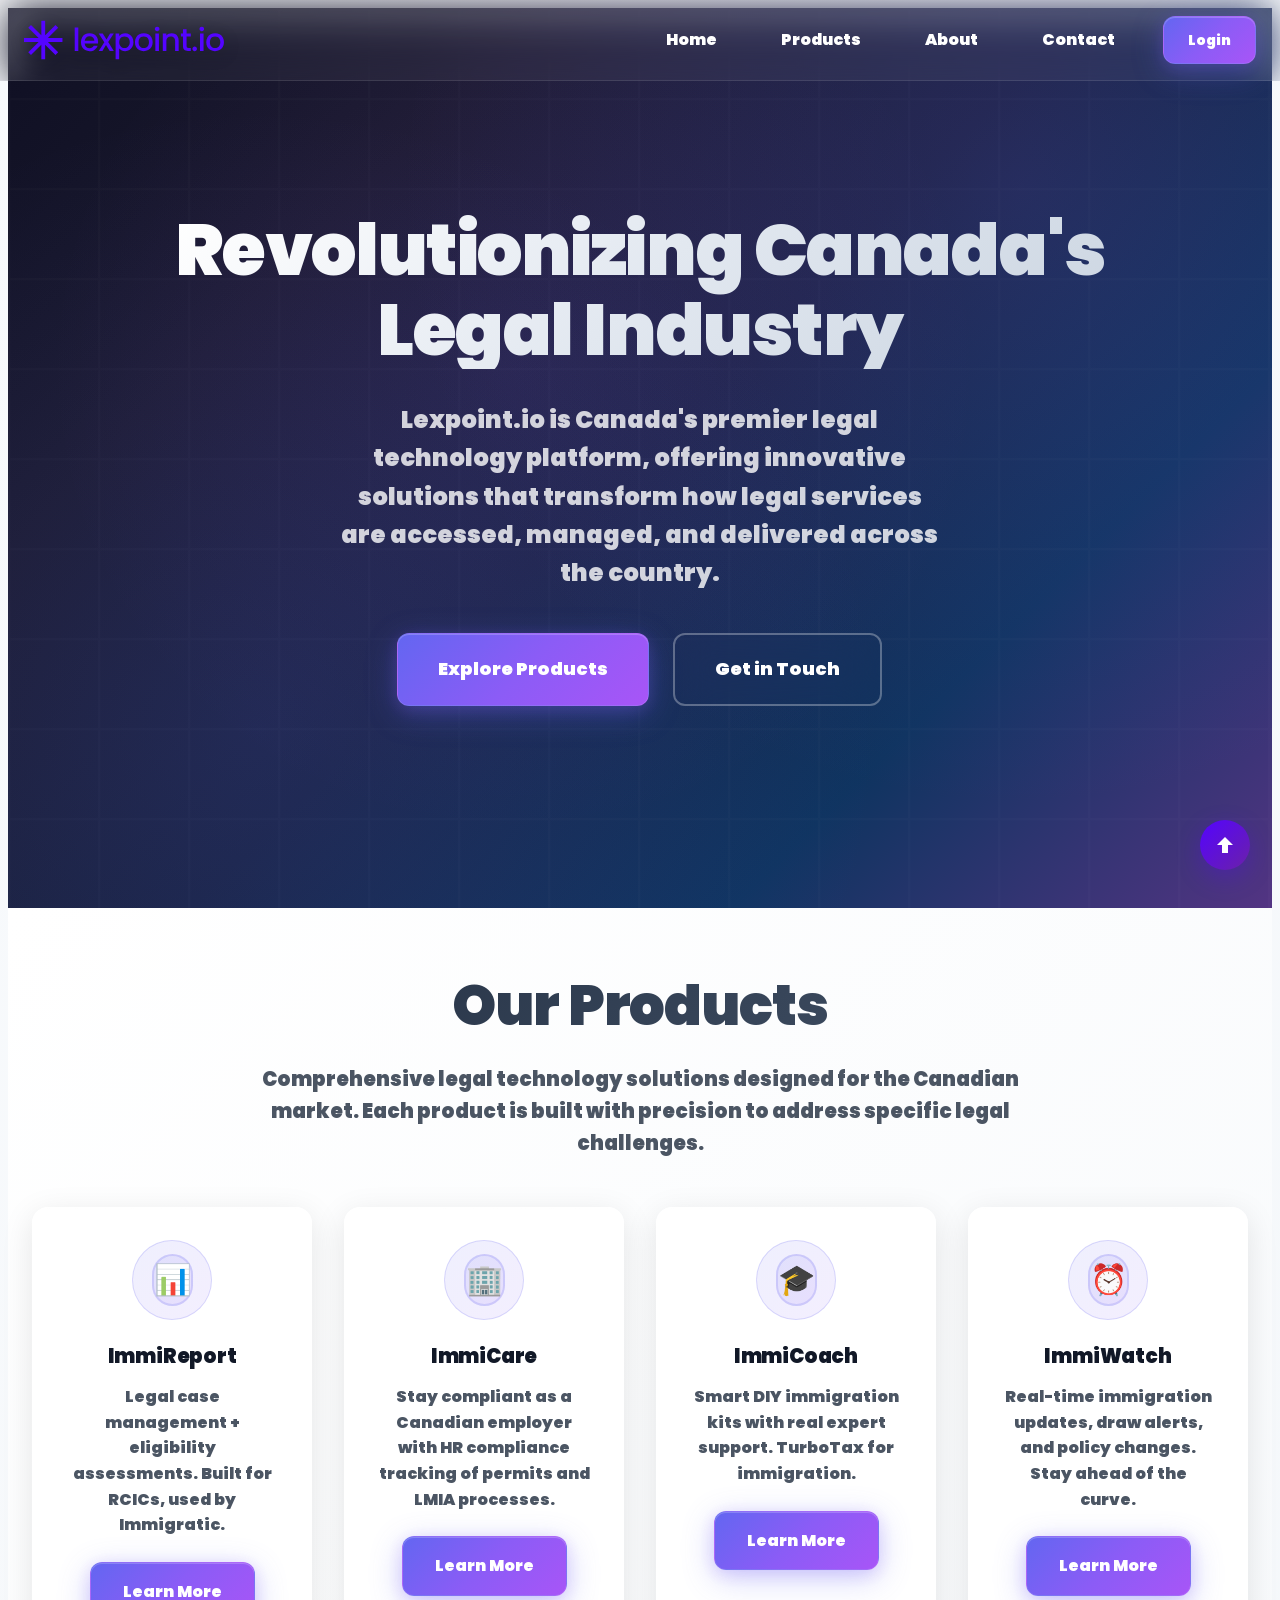
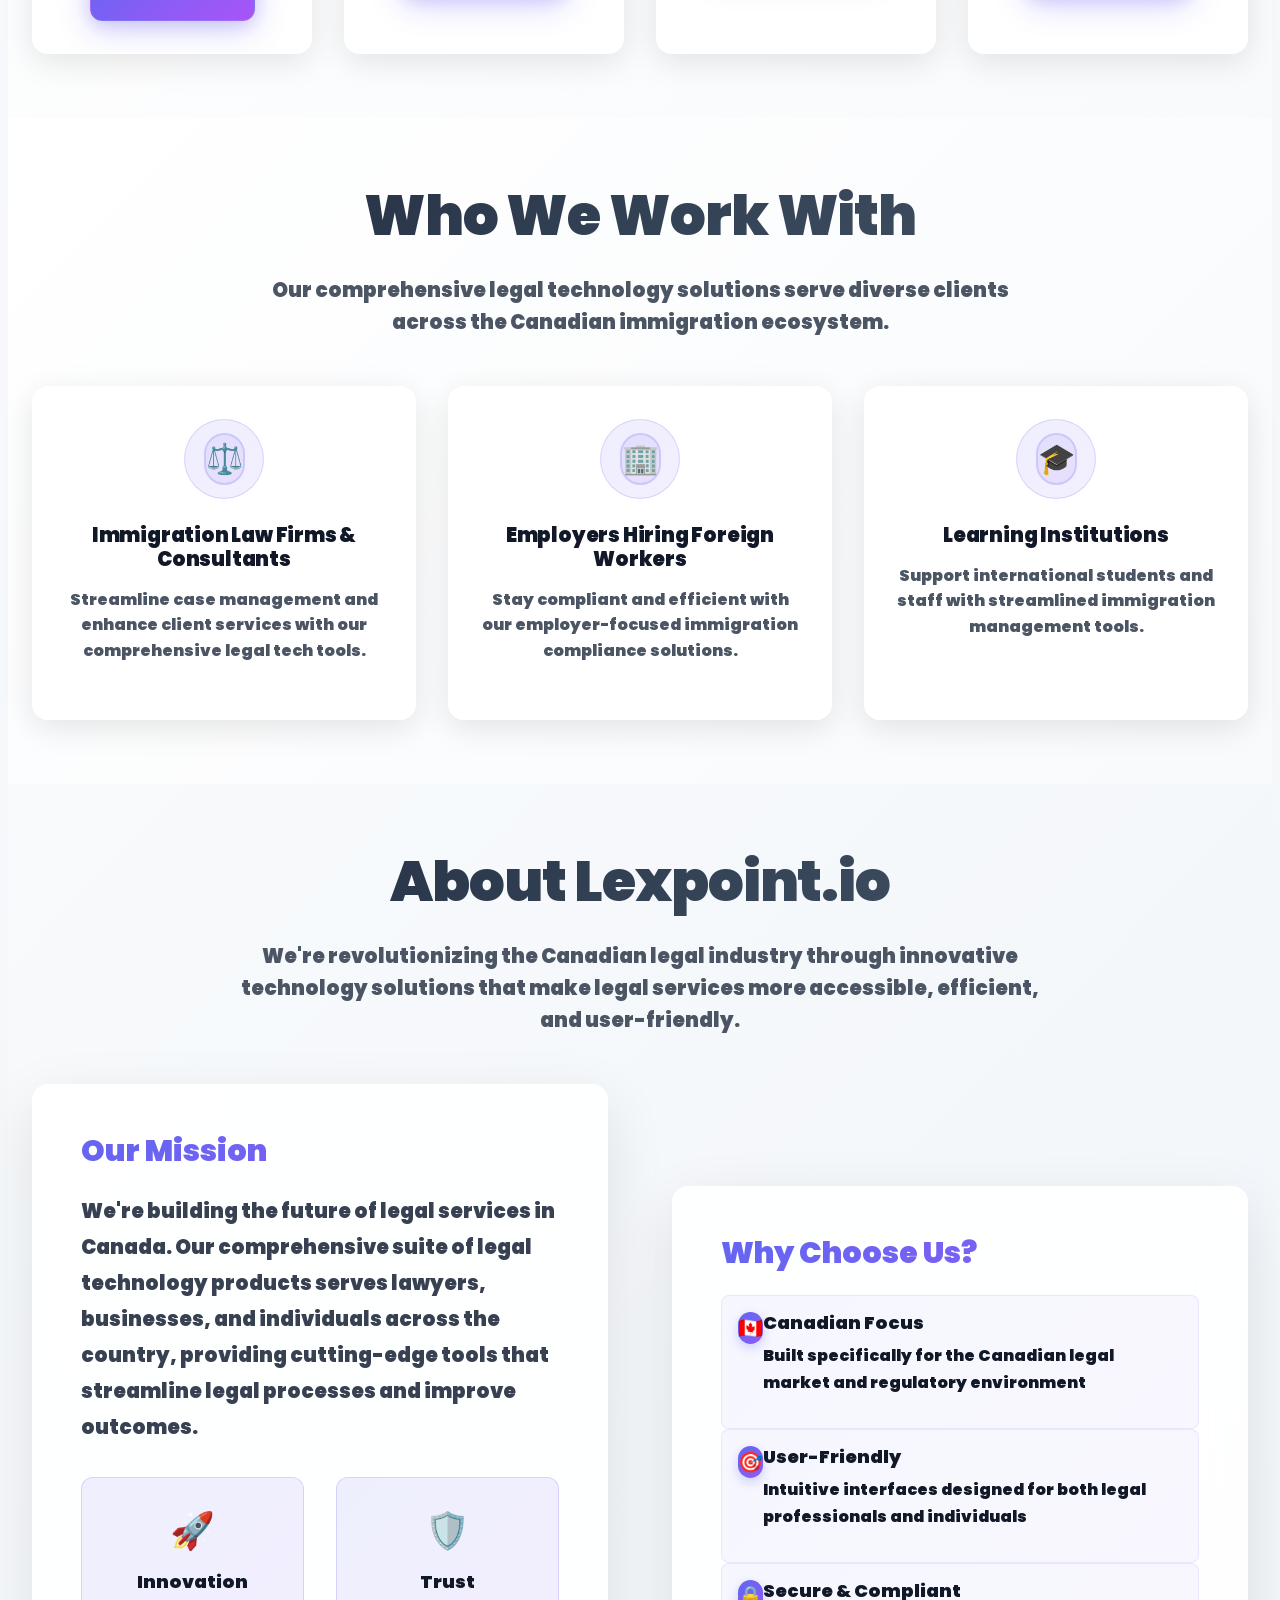
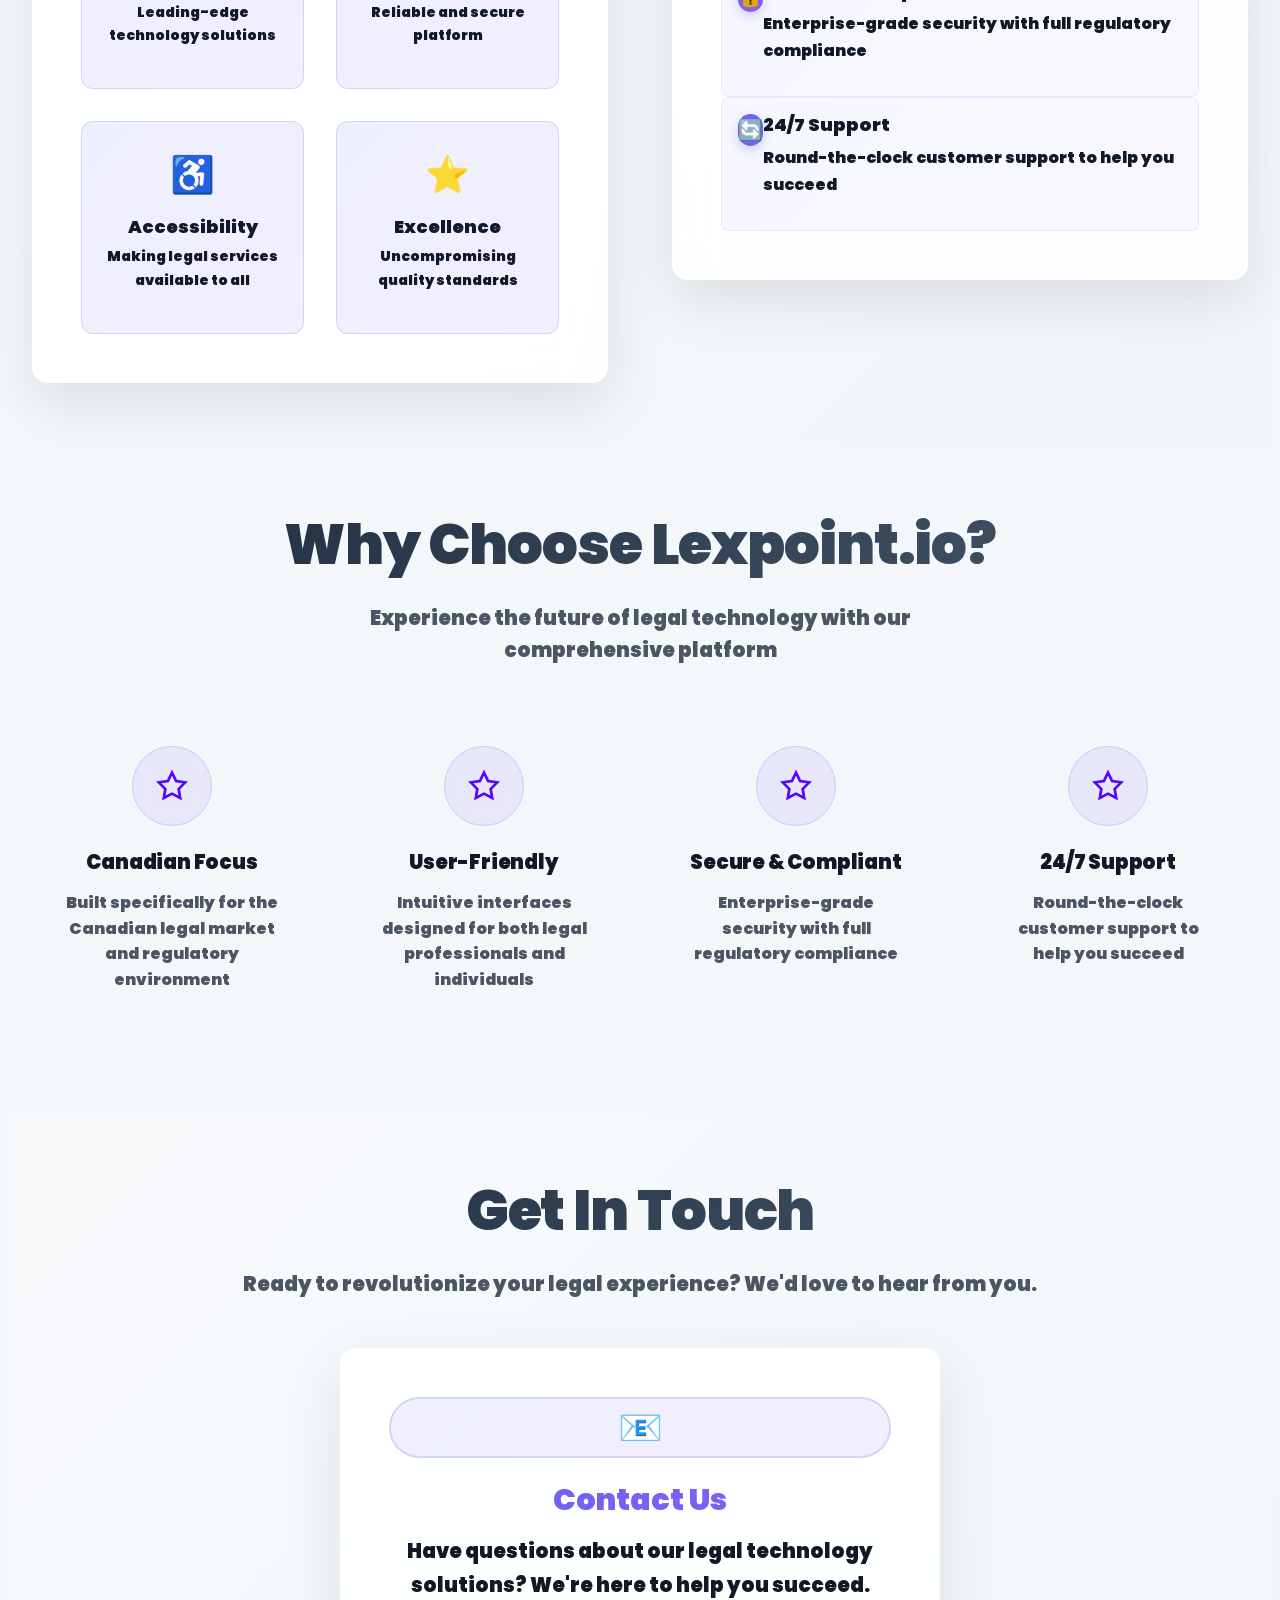
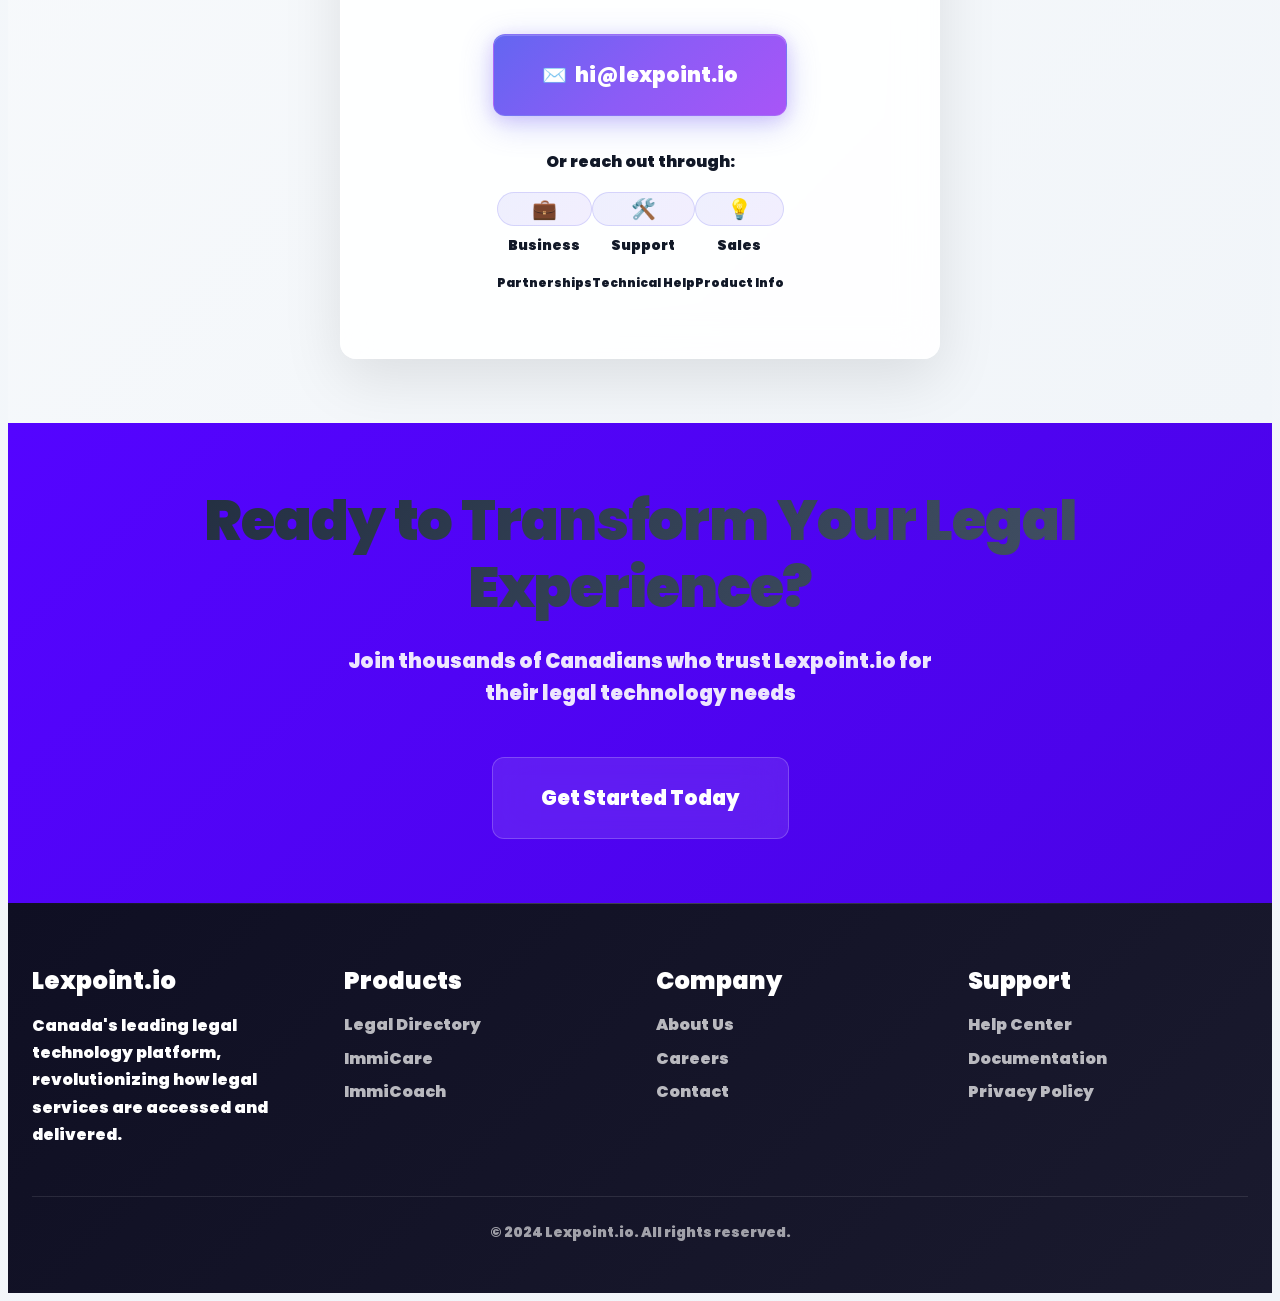
==== commit 11973e5e: "Fix contact email hover readability - add white background and padding for better text visibility" ====
--- a/index.html
+++ b/index.html
@@ -45,9 +45,9 @@
     <link rel="sitemap" type="application/xml" title="Sitemap" href="/sitemap.xml">
     
     <!-- CSS -->
-            <link rel="stylesheet" href="css/brand-system.css?v=19">
-        <link rel="stylesheet" href="css/components.css?v=19">
-        <link rel="stylesheet" href="css/main.css?v=19">
+            <link rel="stylesheet" href="css/brand-system.css?v=20">
+        <link rel="stylesheet" href="css/components.css?v=20">
+        <link rel="stylesheet" href="css/main.css?v=20">
     
     <!-- Preload critical fonts -->
     <link rel="preload" href="assets/brand/fonts/Poppins-Regular.ttf" as="font" type="font/ttf" crossorigin>
--- a/css/main.css
+++ b/css/main.css
@@ -735,6 +735,10 @@
 .contact-card:hover .contact-email {
   color: #5404FF !important;
   transform: scale(1.02);
+  background: rgba(255, 255, 255, 0.9) !important;
+  border-radius: 8px;
+  padding: 8px 16px;
+  box-shadow: 0 4px 12px rgba(84, 4, 255, 0.2);
 }
 
 /* Back to Top Button */
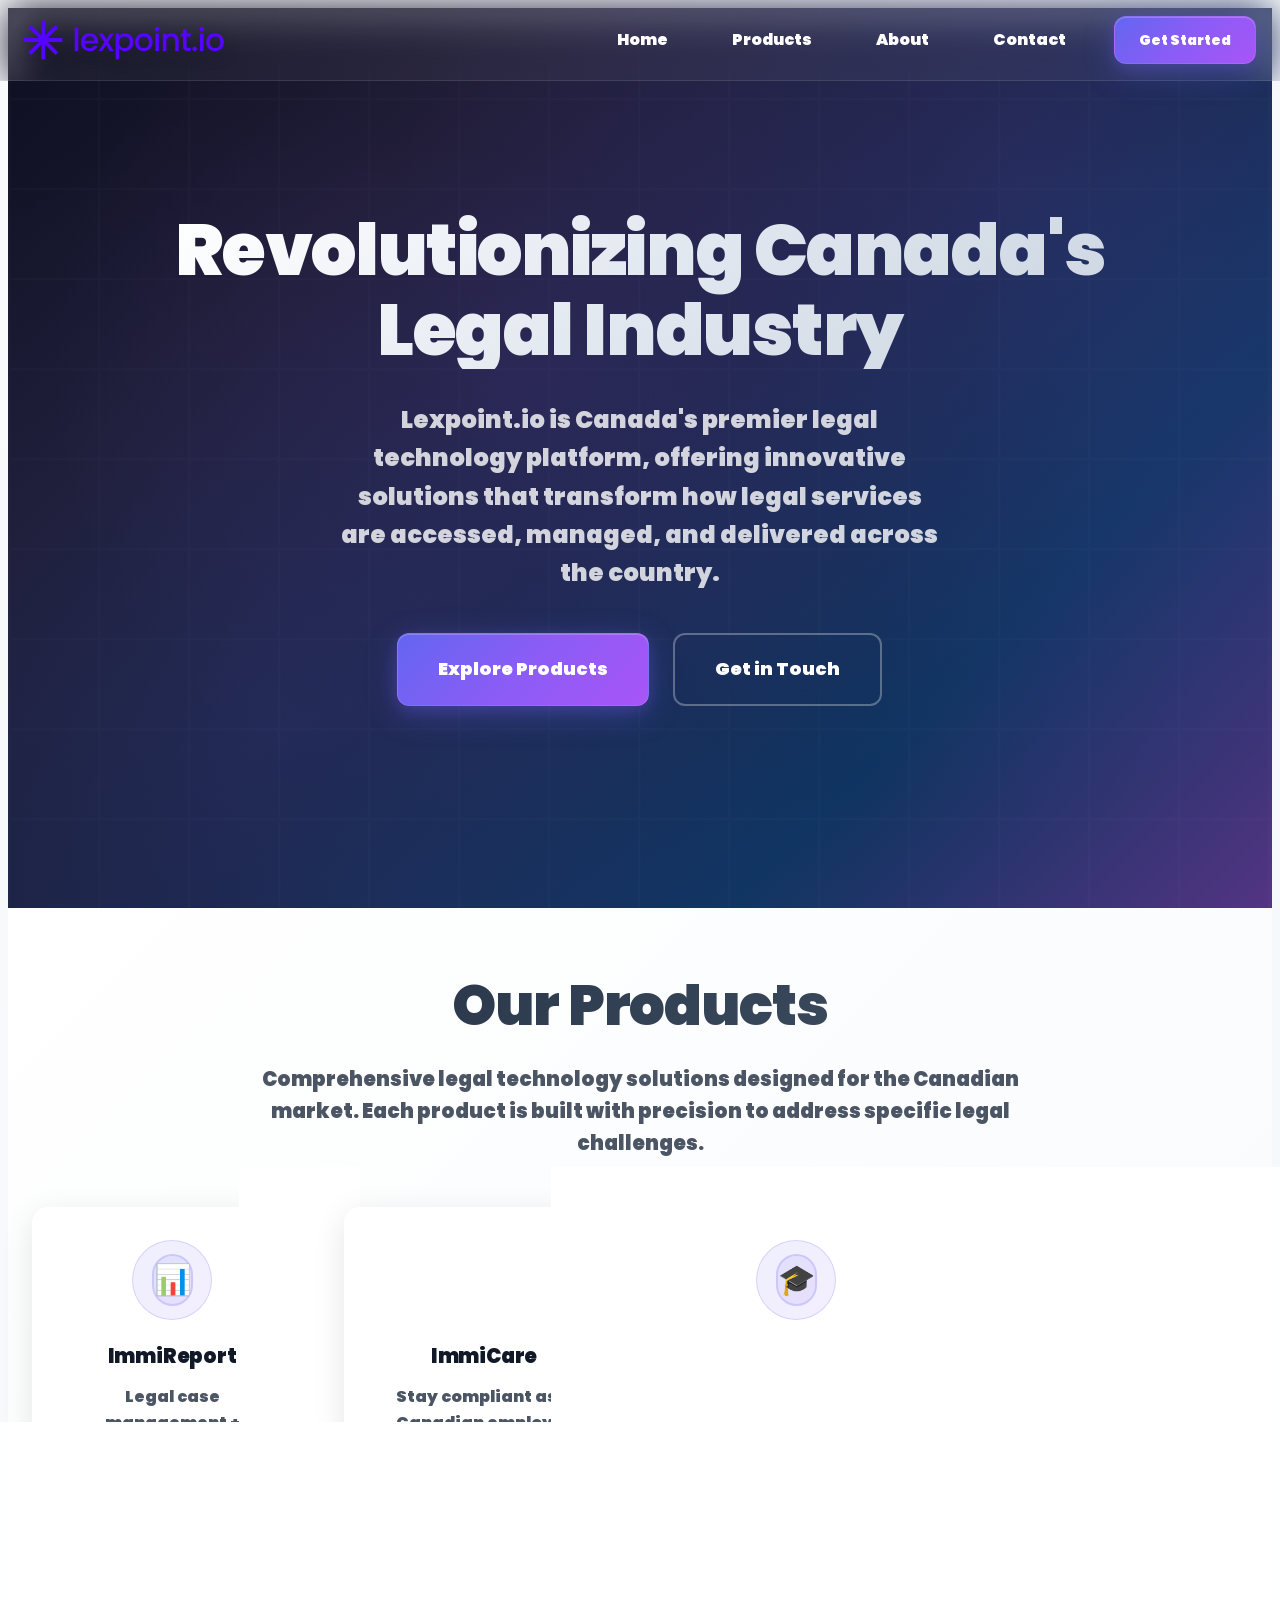
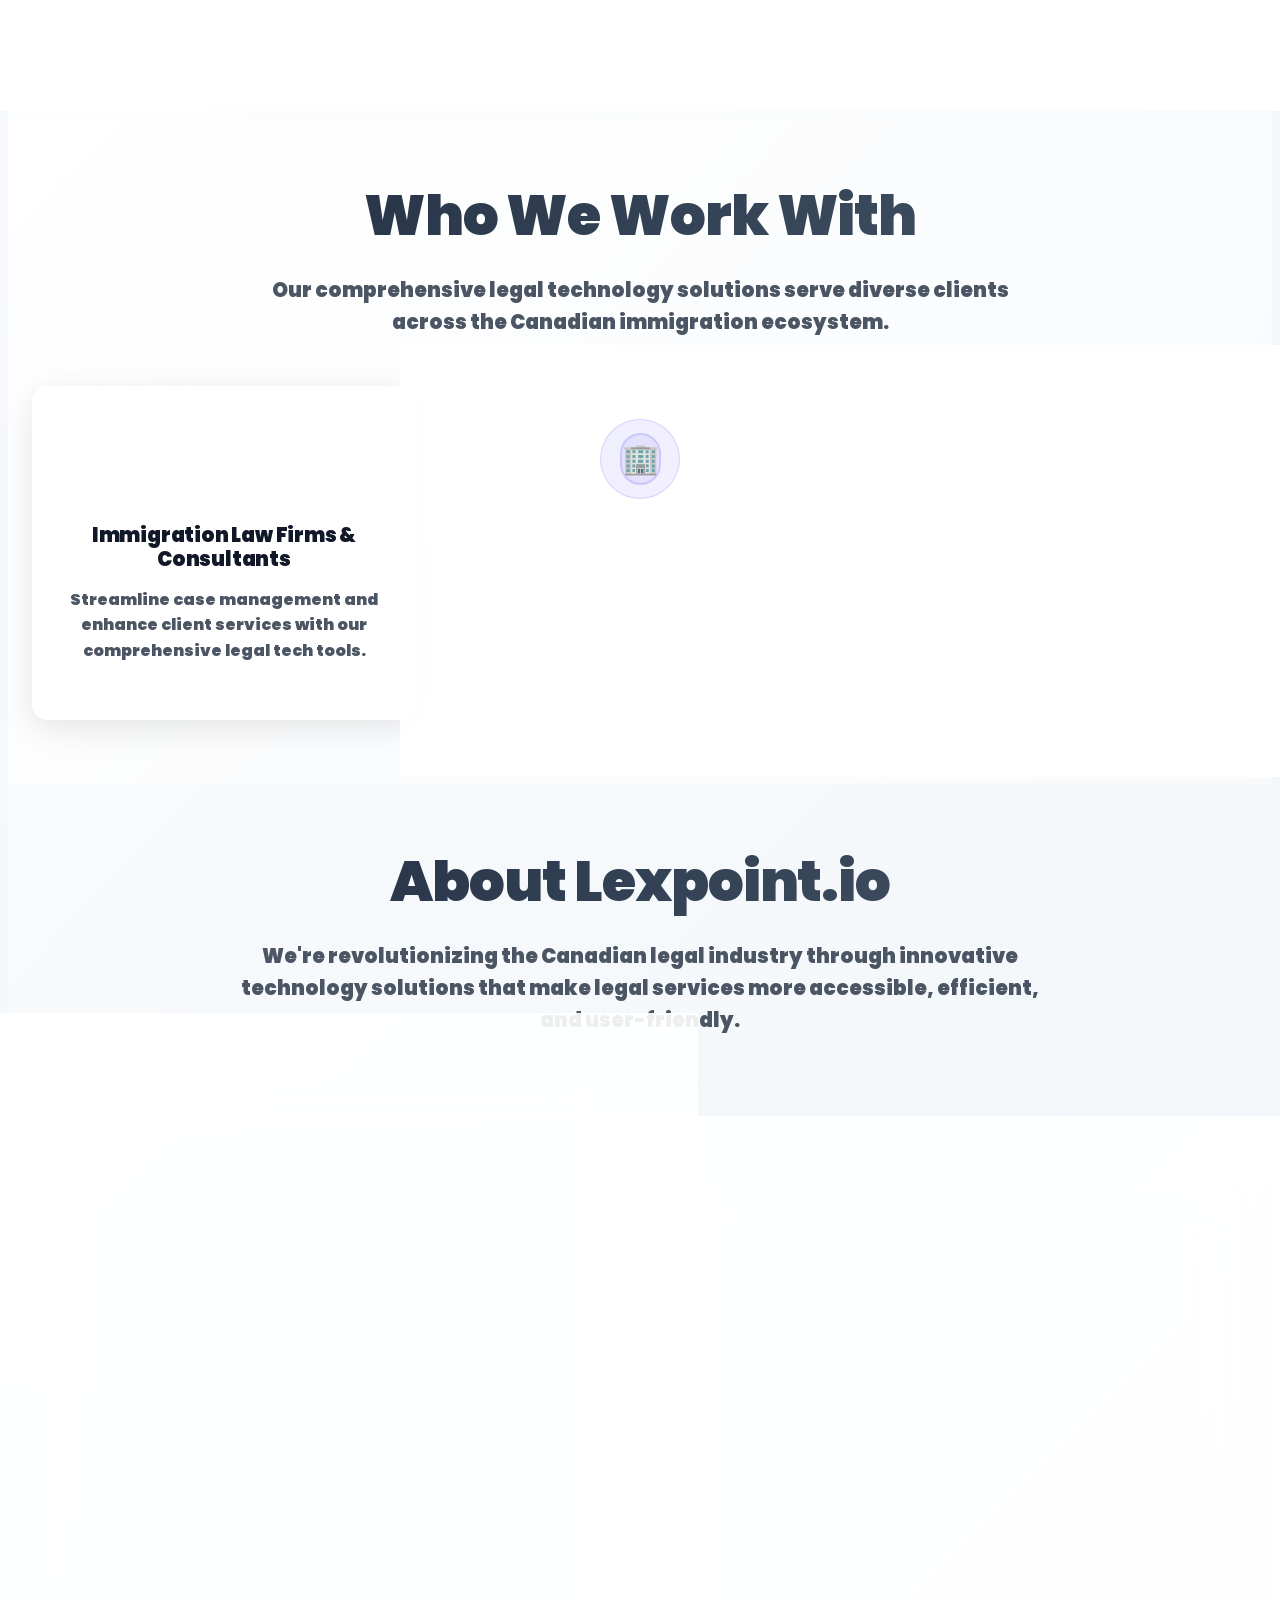
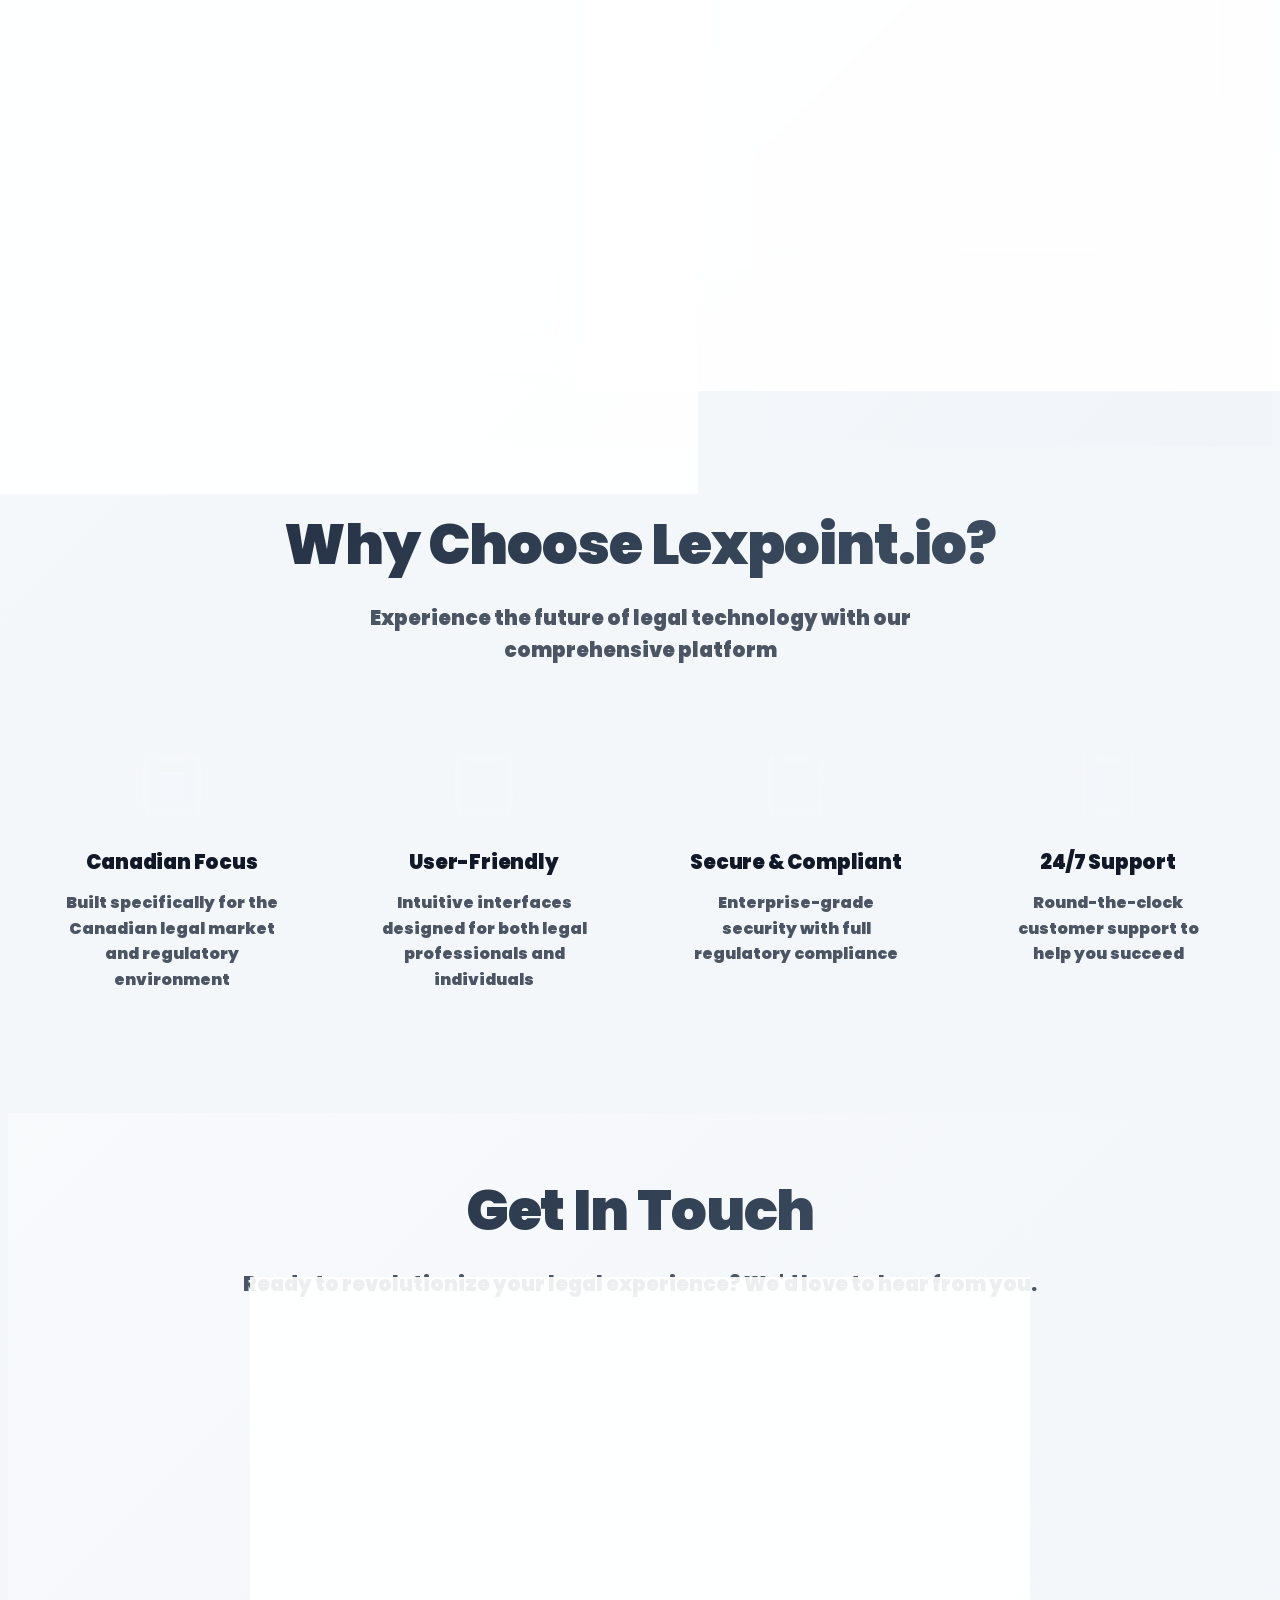
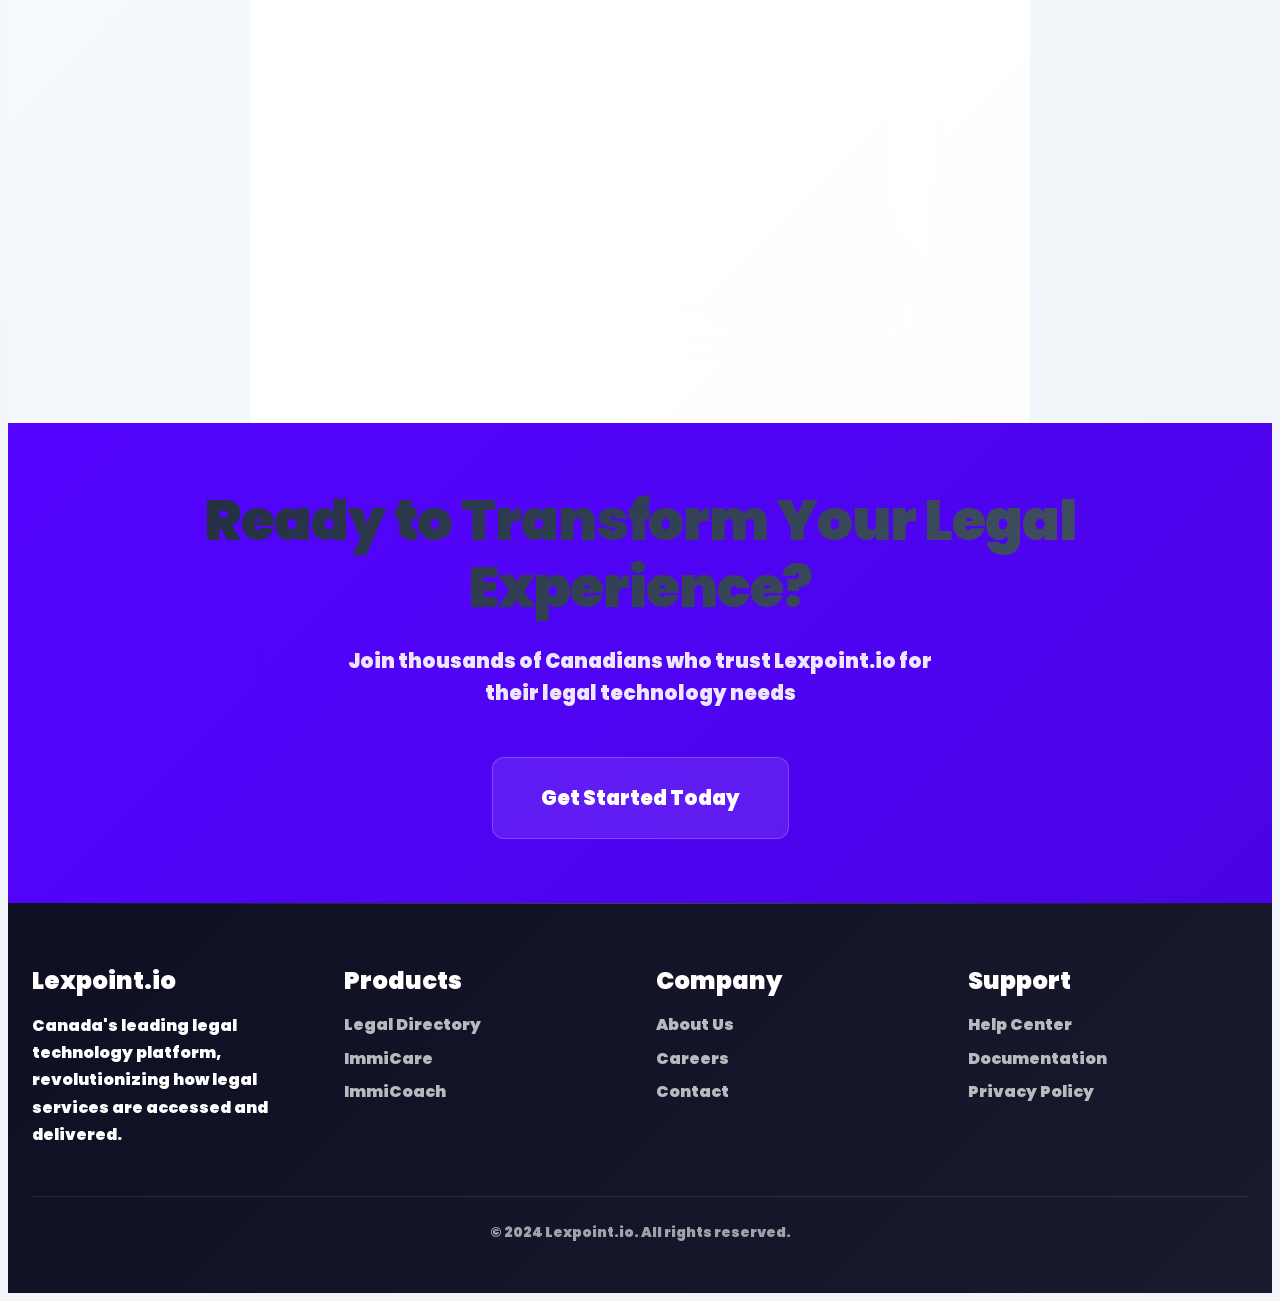
==== commit 376fd7aa: "Replace Login CTA with Get Started - links to contact section for better user flow" ====
--- a/index.html
+++ b/index.html
@@ -45,9 +45,9 @@
     <link rel="sitemap" type="application/xml" title="Sitemap" href="/sitemap.xml">
     
     <!-- CSS -->
-            <link rel="stylesheet" href="css/brand-system.css?v=20">
-        <link rel="stylesheet" href="css/components.css?v=20">
-        <link rel="stylesheet" href="css/main.css?v=20">
+            <link rel="stylesheet" href="css/brand-system.css?v=21">
+        <link rel="stylesheet" href="css/components.css?v=21">
+        <link rel="stylesheet" href="css/main.css?v=21">
     
     <!-- Preload critical fonts -->
     <link rel="preload" href="assets/brand/fonts/Poppins-Regular.ttf" as="font" type="font/ttf" crossorigin>
@@ -66,7 +66,7 @@
                 <li><a href="#products" class="nav-link">Products</a></li>
                 <li><a href="#about" class="nav-link">About</a></li>
                 <li><a href="#contact" class="nav-link">Contact</a></li>
-                <li><a href="#login" class="btn btn-primary btn-sm">Login</a></li>
+                <li><a href="#contact" class="btn btn-primary btn-sm">Get Started</a></li>
             </ul>
             
             <button class="navbar-toggle" id="navbar-toggle" aria-label="Toggle navigation">
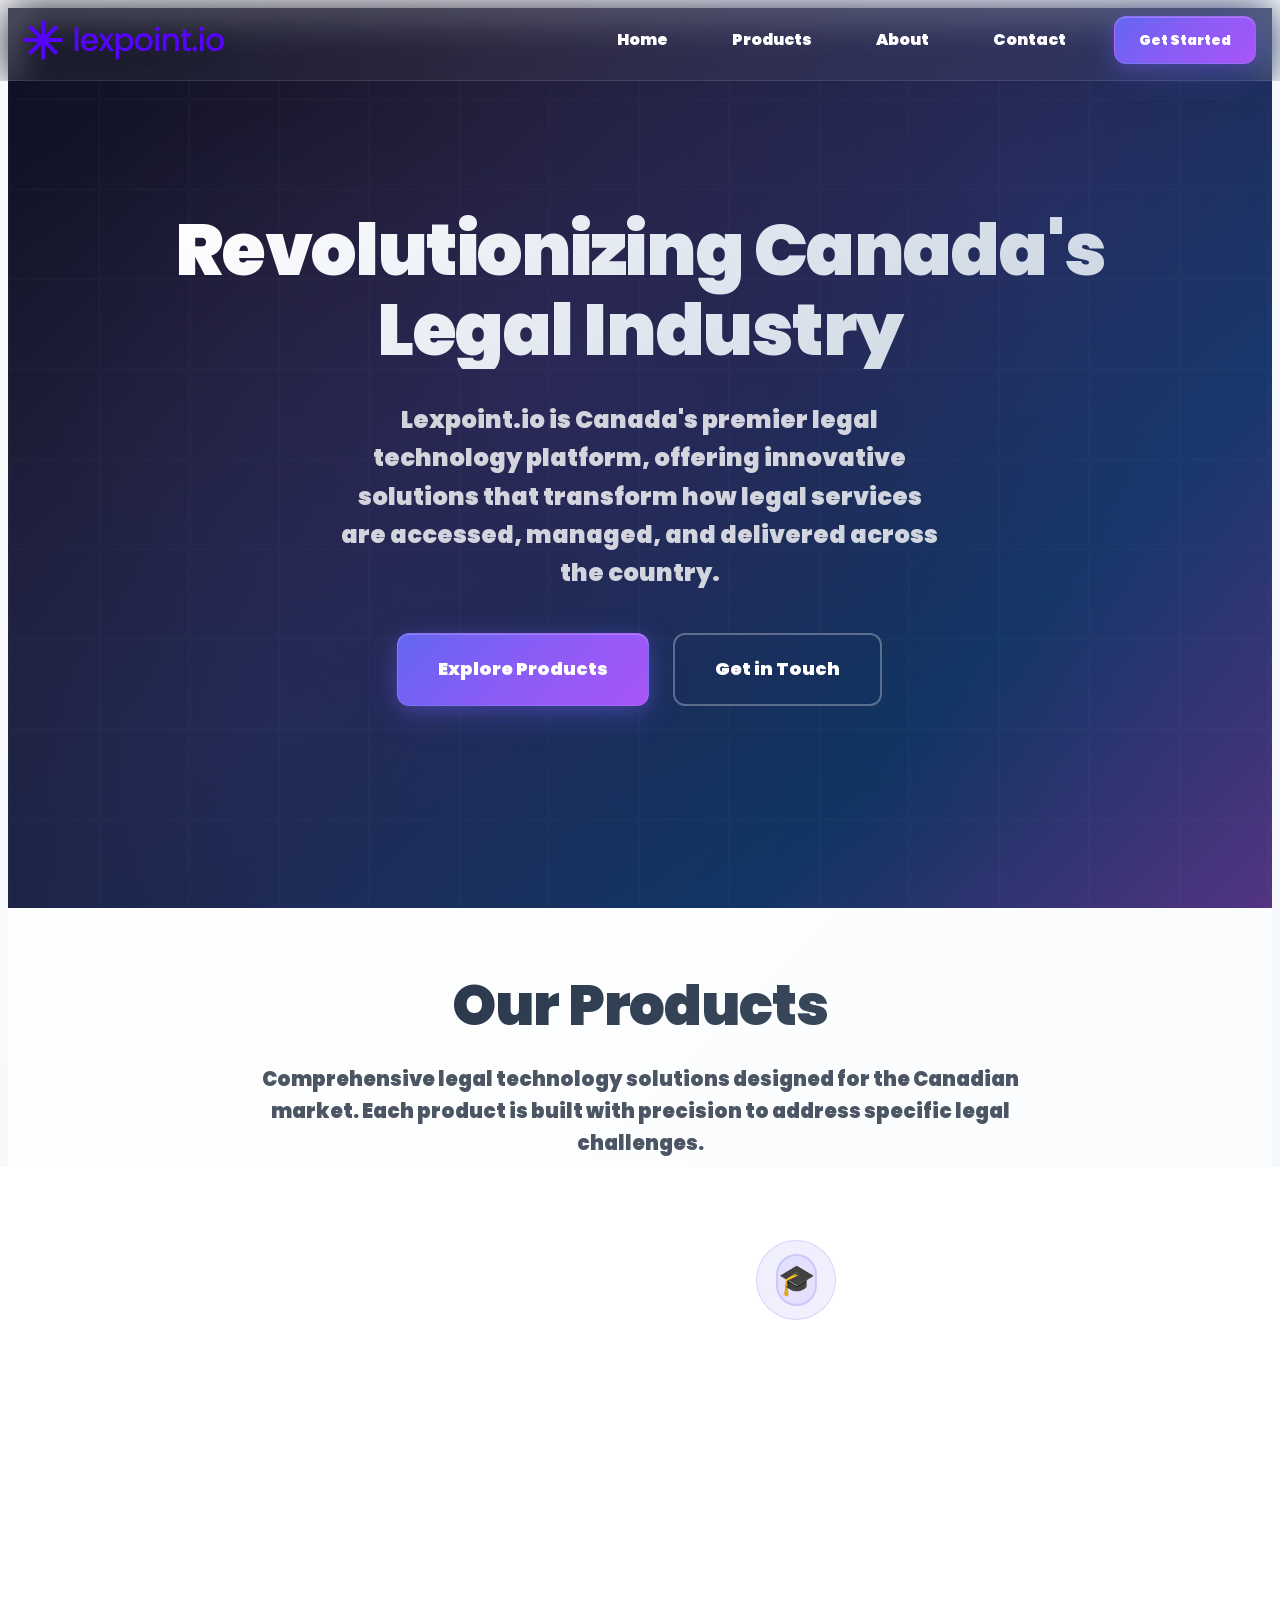
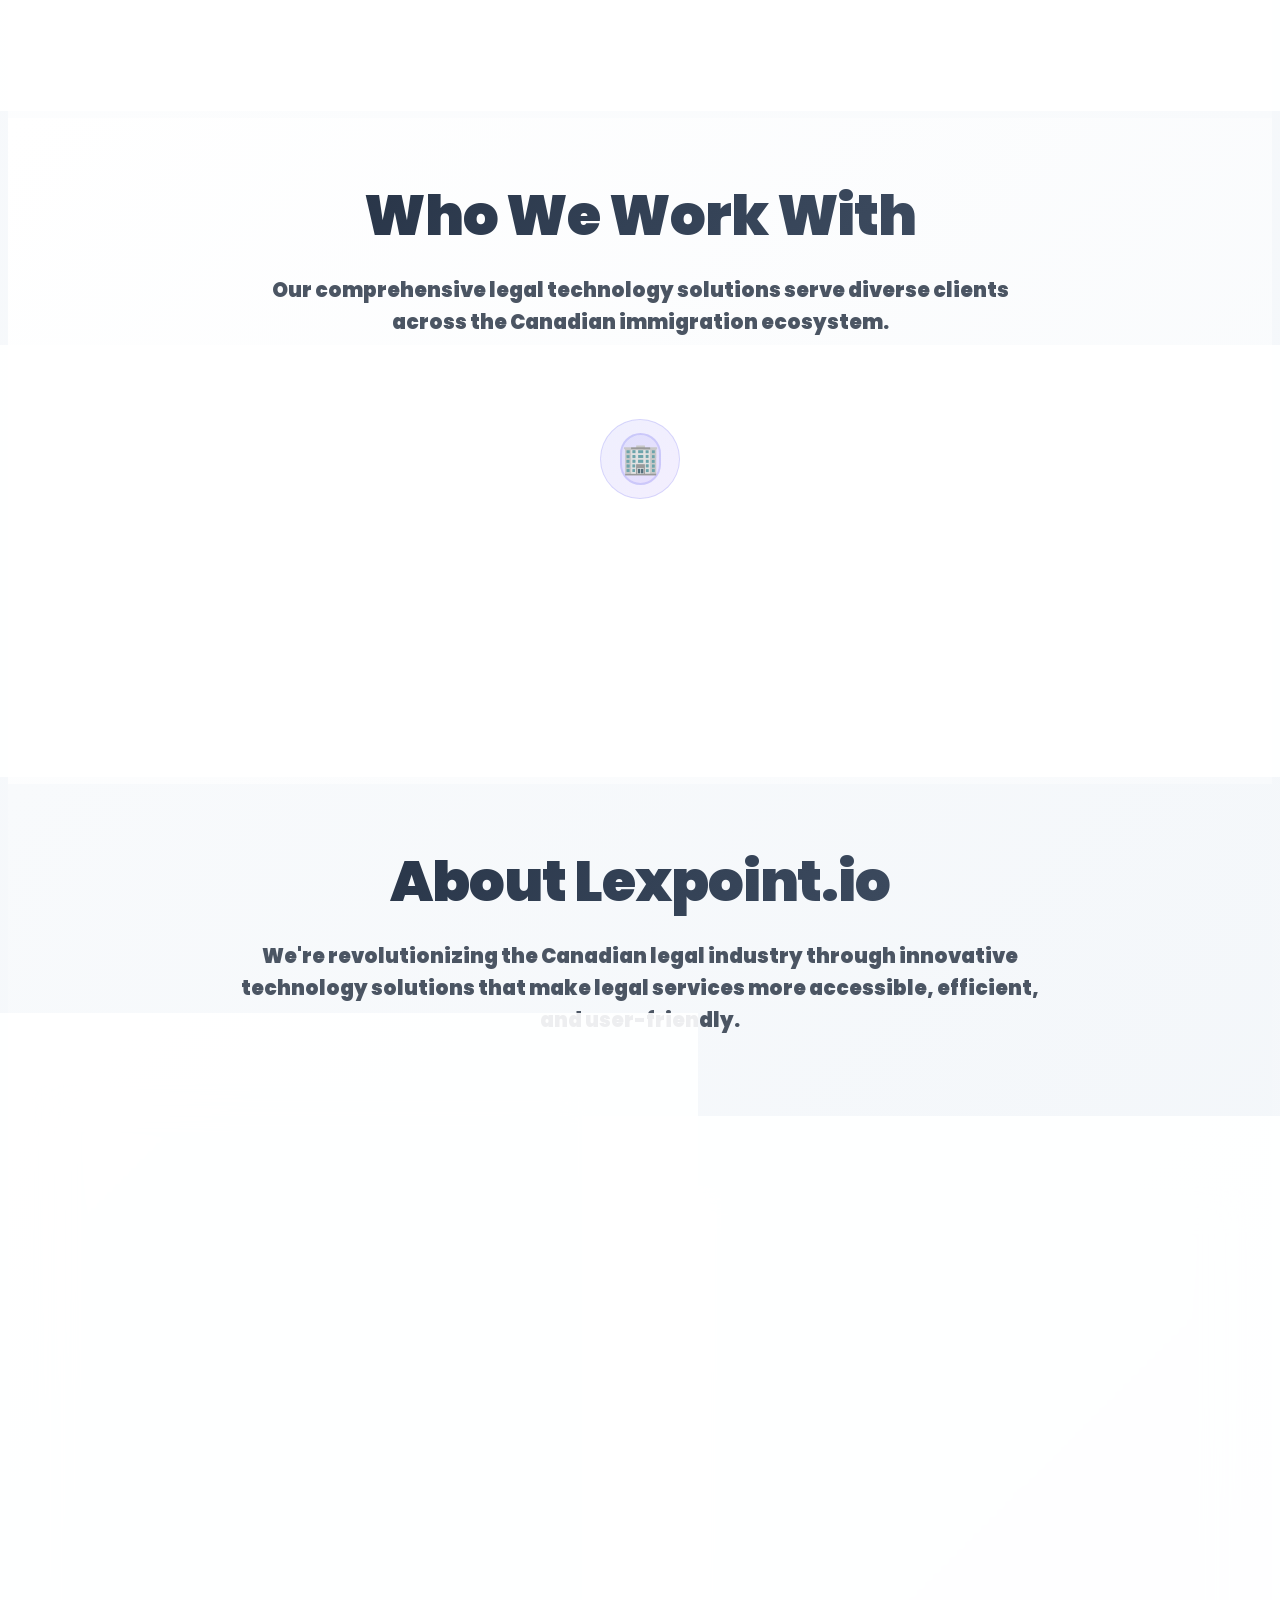
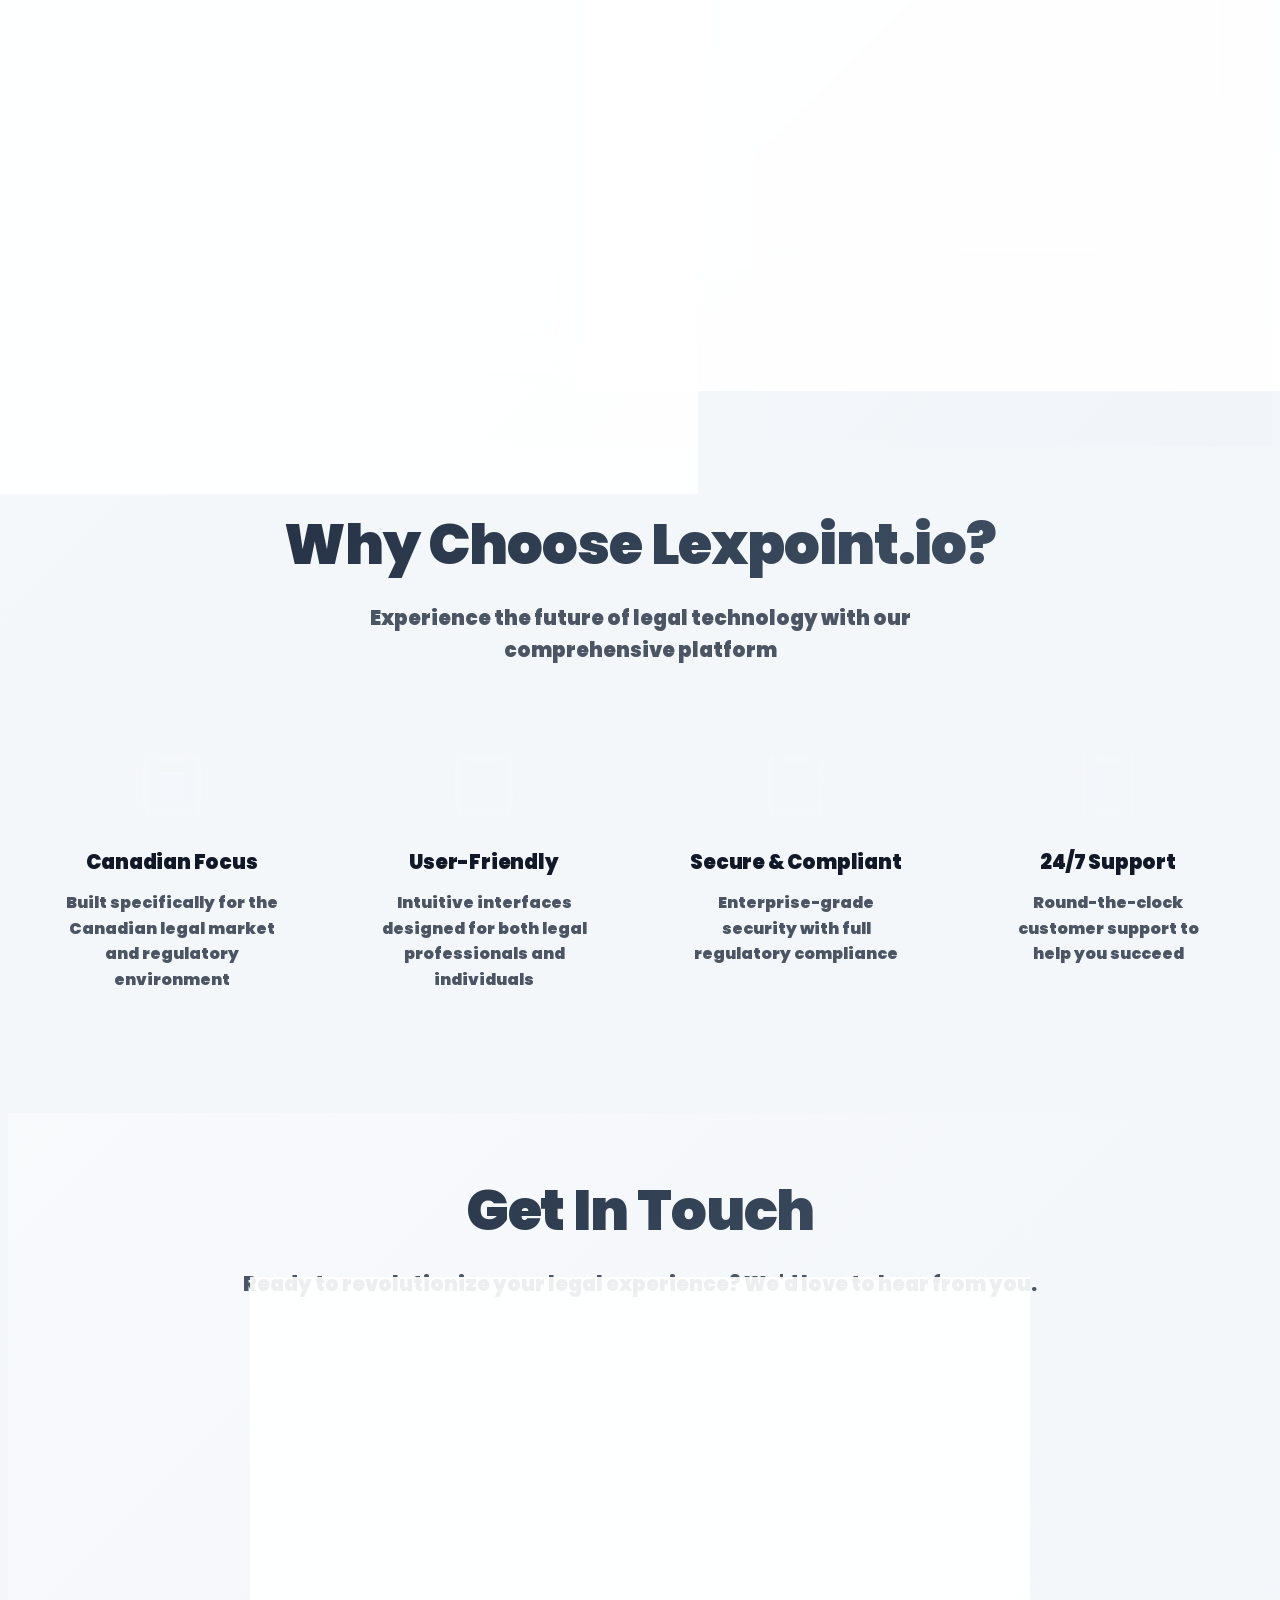
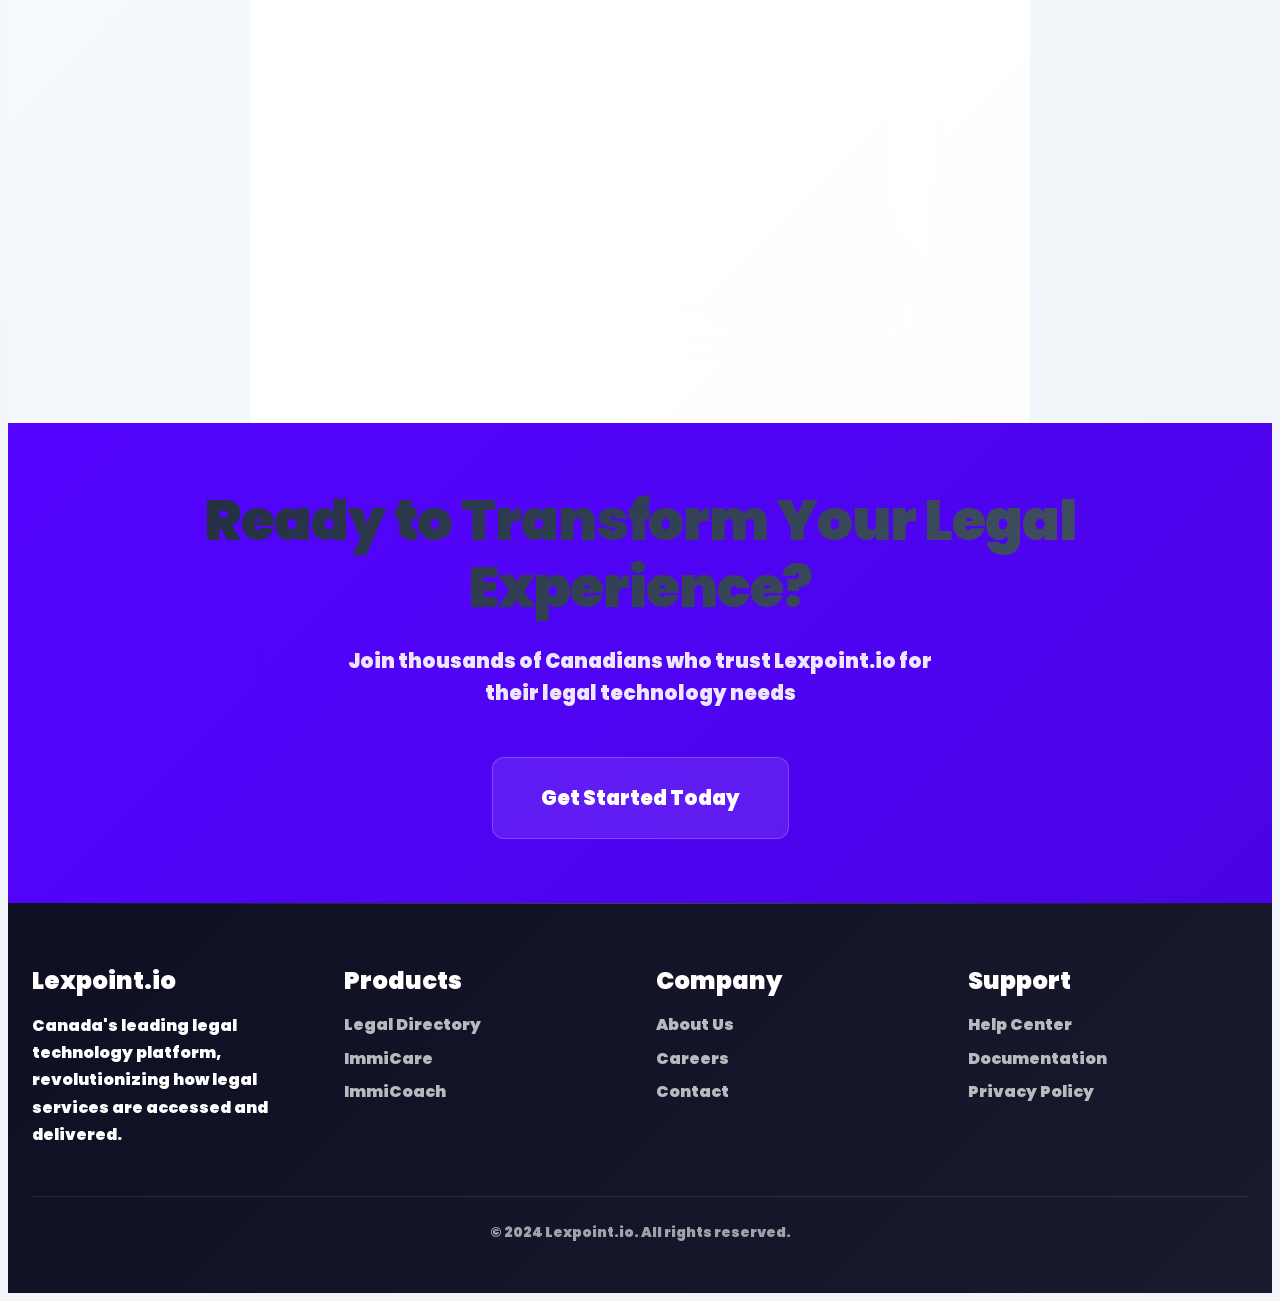
==== commit 60c8625f: "Update social media meta tags to use YouTube thumbnail image for better sharing and indexing" ====
--- a/index.html
+++ b/index.html
@@ -12,14 +12,16 @@
     <meta property="og:url" content="https://lexpoint.io/">
     <meta property="og:title" content="Lexpoint.io - Canada's Leading Legal Technology Platform">
     <meta property="og:description" content="Revolutionizing the legal industry with innovative technology solutions for lawyers, businesses, and immigrants.">
-    <meta property="og:image" content="https://lexpoint.io/assets/brand/images/Facebook.png">
+    <meta property="og:image" content="https://lexpoint.io/images/youtube.png">
+    <meta property="og:image:width" content="1200">
+    <meta property="og:image:height" content="630">
 
     <!-- Twitter -->
     <meta property="twitter:card" content="summary_large_image">
     <meta property="twitter:url" content="https://lexpoint.io/">
     <meta property="twitter:title" content="Lexpoint.io - Canada's Leading Legal Technology Platform">
     <meta property="twitter:description" content="Revolutionizing the legal industry with innovative technology solutions for lawyers, businesses, and immigrants.">
-    <meta property="twitter:image" content="https://lexpoint.io/assets/brand/images/Twitter.png">
+    <meta property="twitter:image" content="https://lexpoint.io/images/youtube.png">
 
     <!-- Favicon - Mobile-optimized -->
     <link rel="icon" type="image/png" sizes="32x32" href="assets/brand/logos/accent/Logo-Favicon-Accent.png">
@@ -45,9 +47,9 @@
     <link rel="sitemap" type="application/xml" title="Sitemap" href="/sitemap.xml">
     
     <!-- CSS -->
-            <link rel="stylesheet" href="css/brand-system.css?v=21">
-        <link rel="stylesheet" href="css/components.css?v=21">
-        <link rel="stylesheet" href="css/main.css?v=21">
+            <link rel="stylesheet" href="css/brand-system.css?v=22">
+        <link rel="stylesheet" href="css/components.css?v=22">
+        <link rel="stylesheet" href="css/main.css?v=22">
     
     <!-- Preload critical fonts -->
     <link rel="preload" href="assets/brand/fonts/Poppins-Regular.ttf" as="font" type="font/ttf" crossorigin>
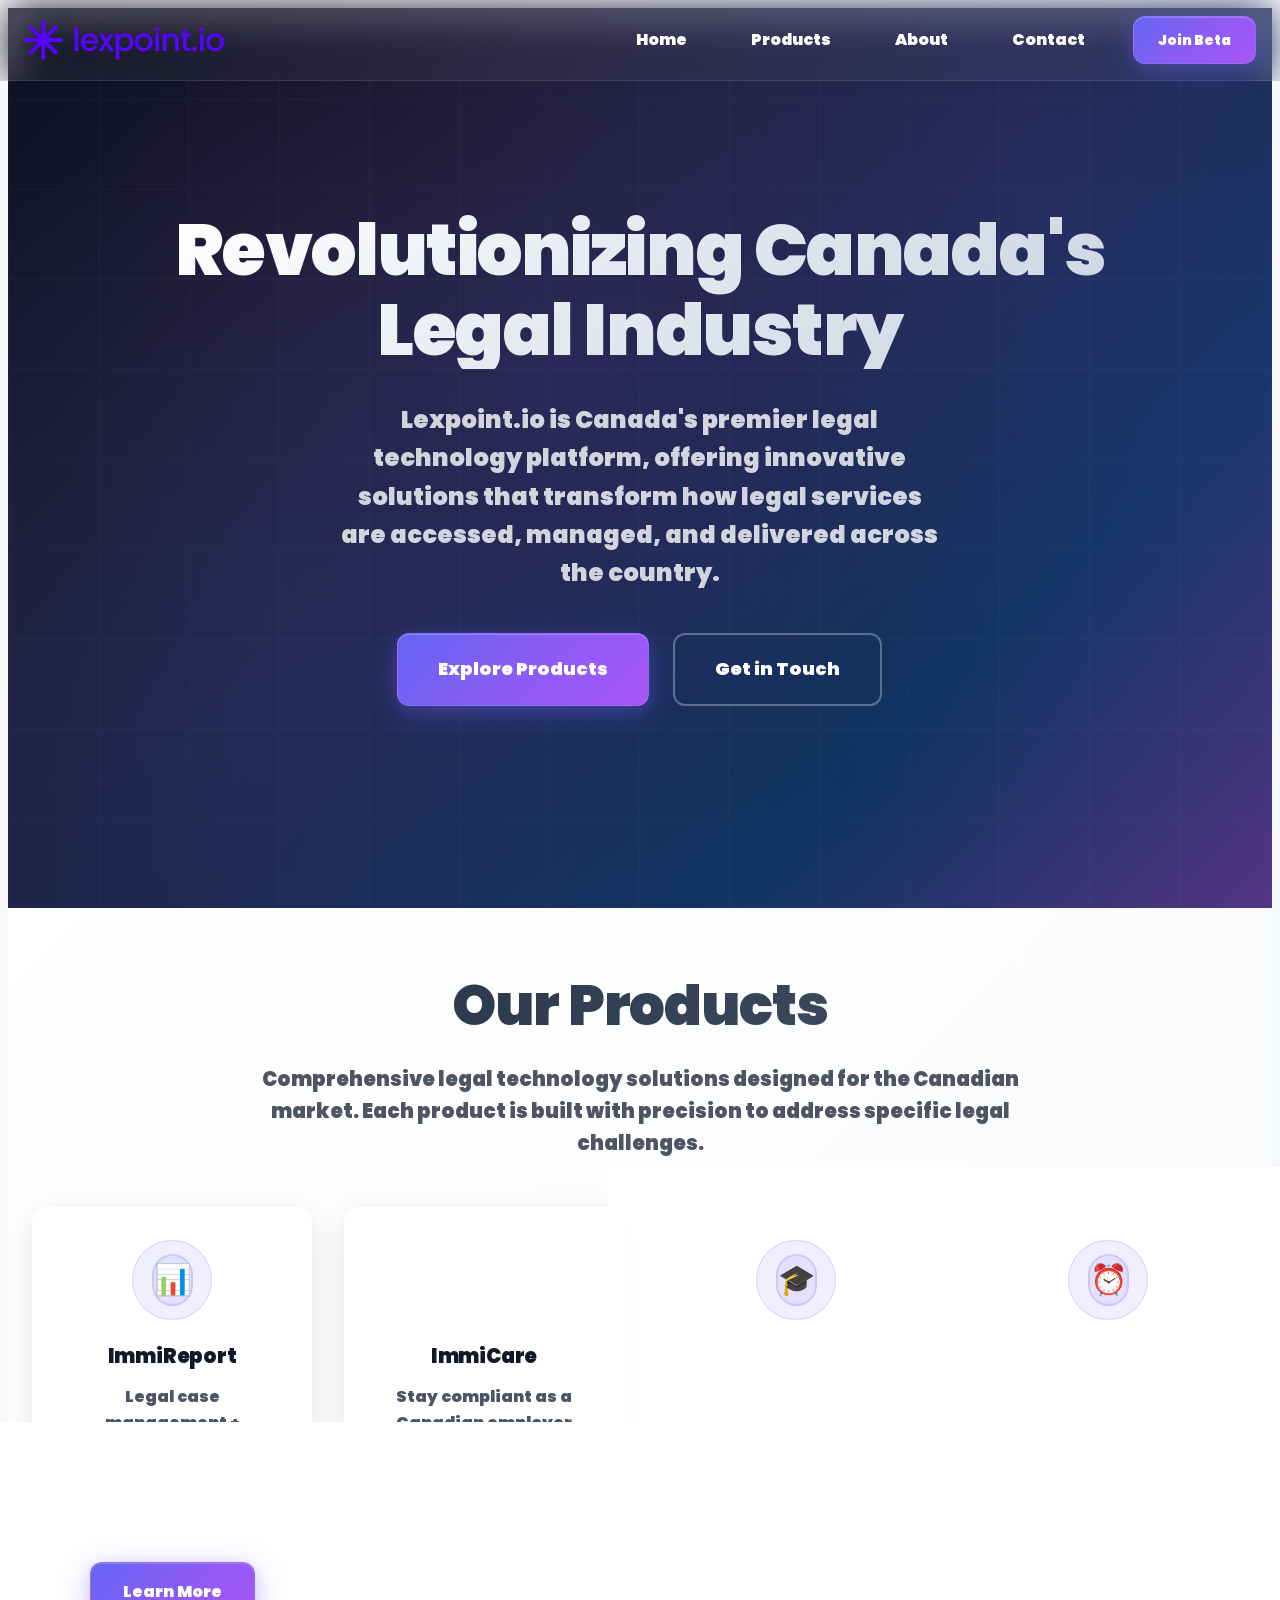
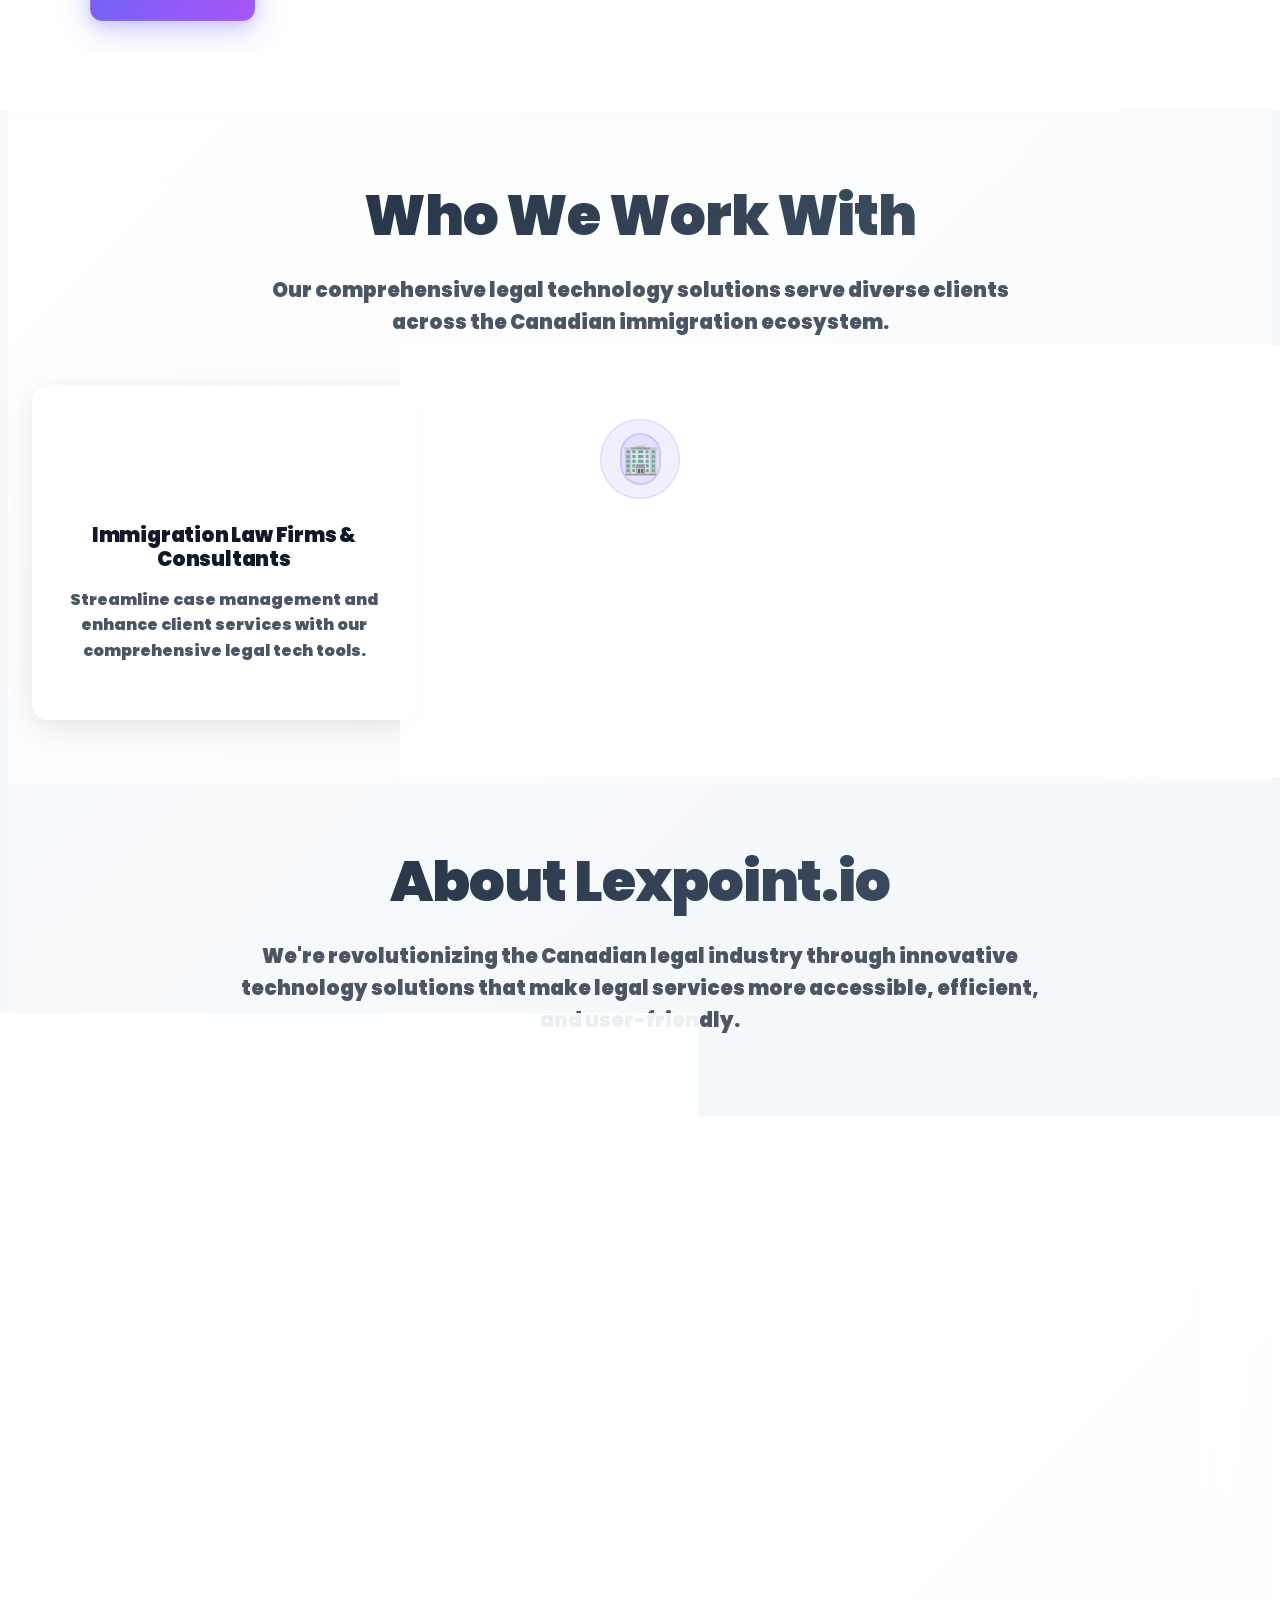
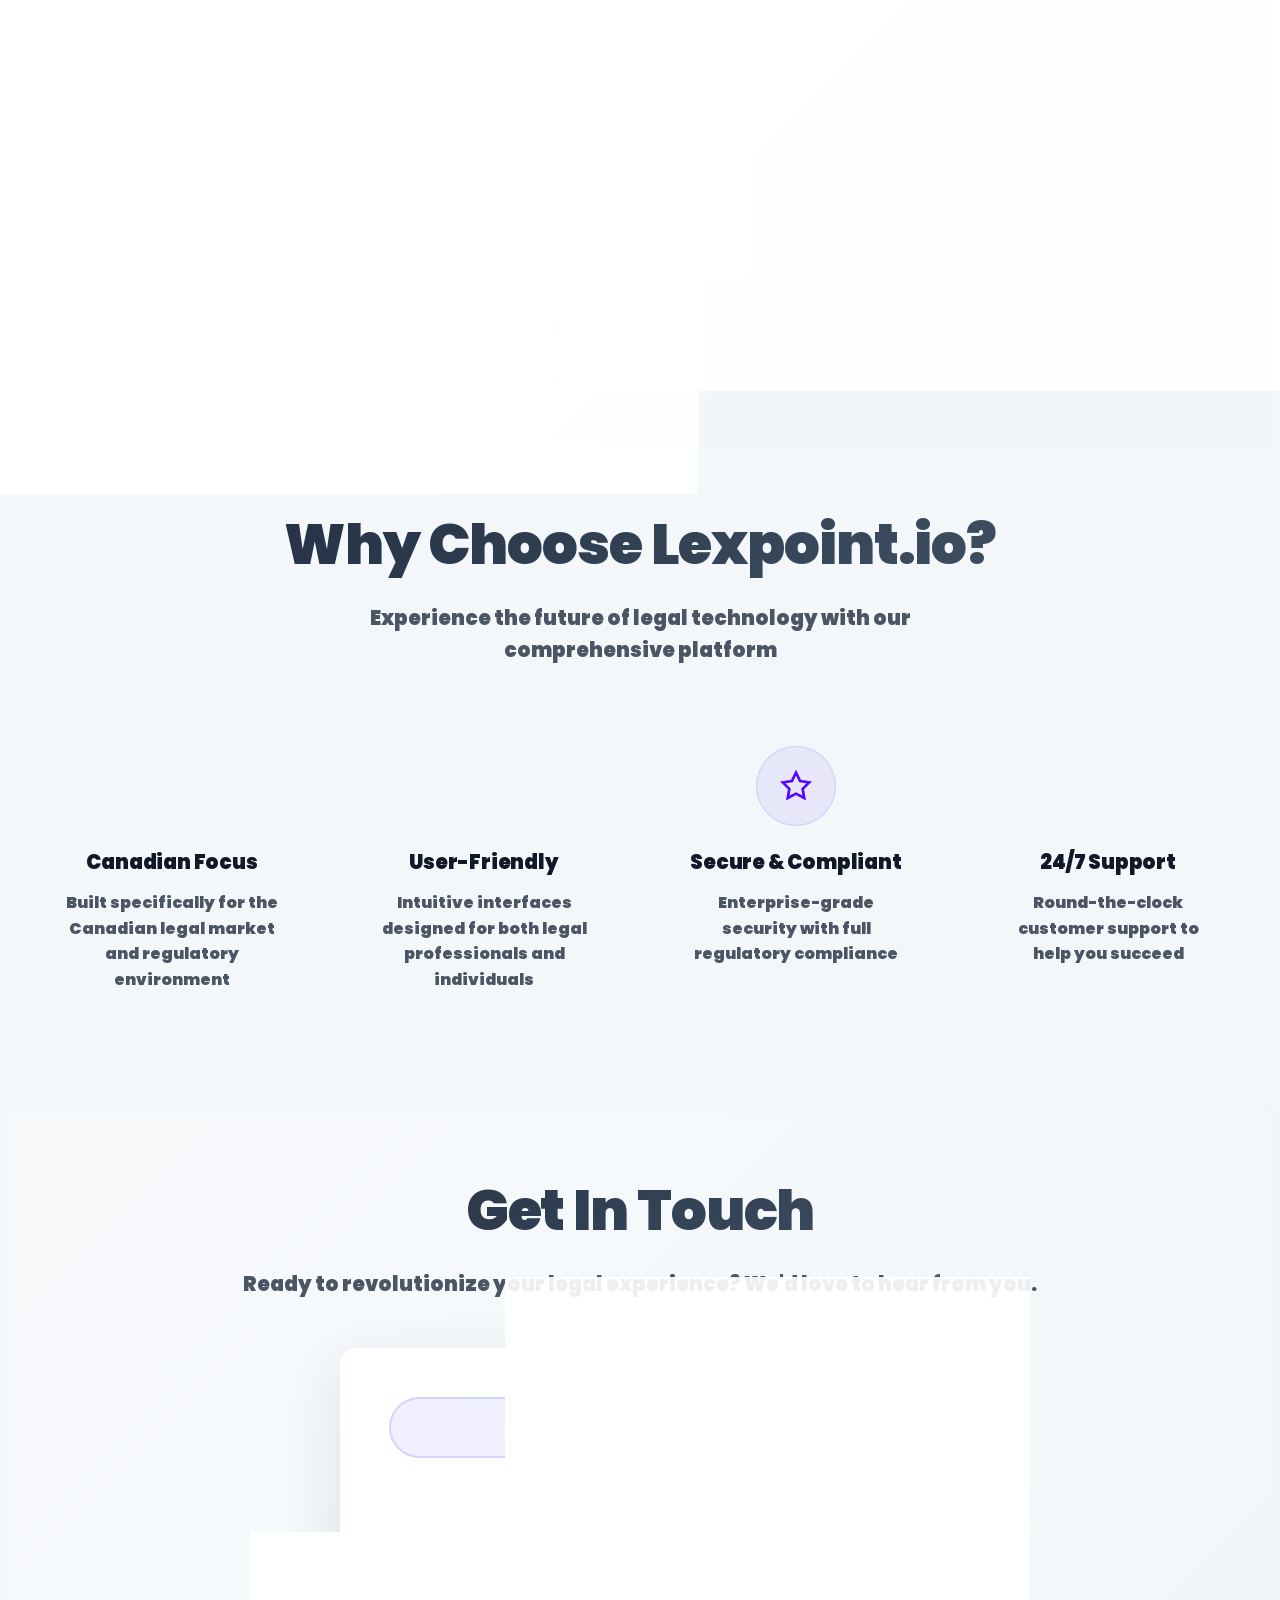
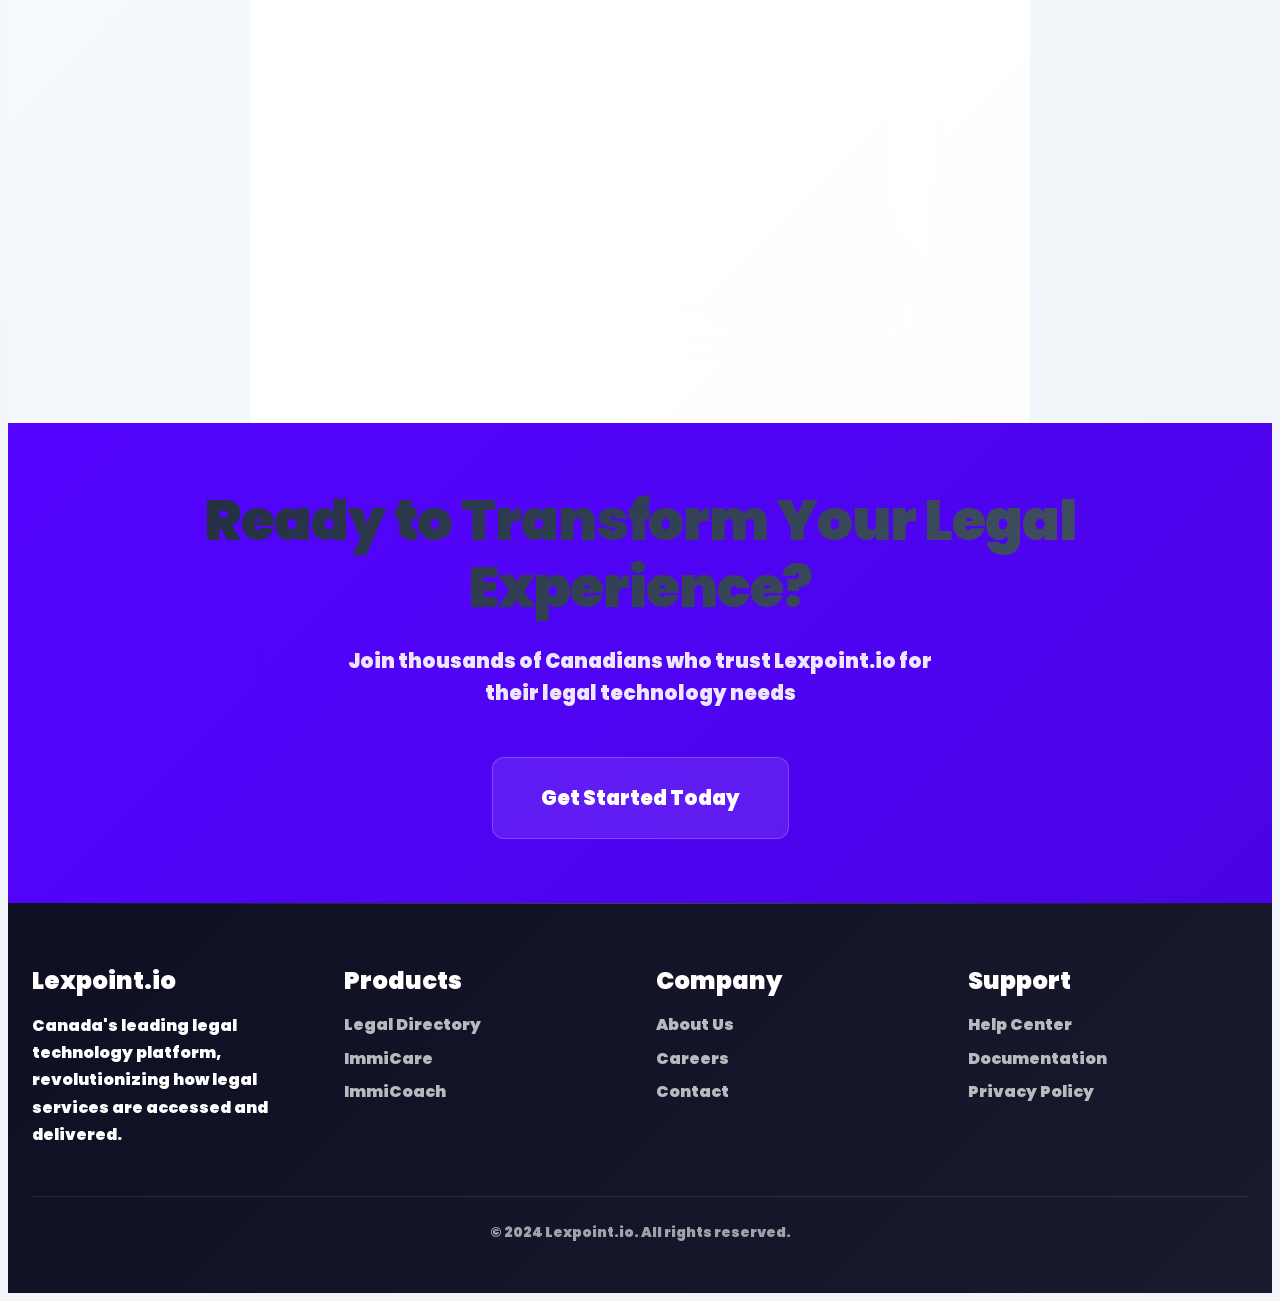
==== commit 680dbe08: "Update navigation CTA to Join Beta - links to beta signup form" ====
--- a/index.html
+++ b/index.html
@@ -47,9 +47,9 @@
     <link rel="sitemap" type="application/xml" title="Sitemap" href="/sitemap.xml">
     
     <!-- CSS -->
-            <link rel="stylesheet" href="css/brand-system.css?v=22">
-        <link rel="stylesheet" href="css/components.css?v=22">
-        <link rel="stylesheet" href="css/main.css?v=22">
+            <link rel="stylesheet" href="css/brand-system.css?v=23">
+        <link rel="stylesheet" href="css/components.css?v=23">
+        <link rel="stylesheet" href="css/main.css?v=23">
     
     <!-- Preload critical fonts -->
     <link rel="preload" href="assets/brand/fonts/Poppins-Regular.ttf" as="font" type="font/ttf" crossorigin>
@@ -68,7 +68,7 @@
                 <li><a href="#products" class="nav-link">Products</a></li>
                 <li><a href="#about" class="nav-link">About</a></li>
                 <li><a href="#contact" class="nav-link">Contact</a></li>
-                <li><a href="#contact" class="btn btn-primary btn-sm">Get Started</a></li>
+                <li><a href="https://lexpoint.fillout.com/beta" class="btn btn-primary btn-sm" target="_blank" rel="noopener noreferrer">Join Beta</a></li>
             </ul>
             
             <button class="navbar-toggle" id="navbar-toggle" aria-label="Toggle navigation">
